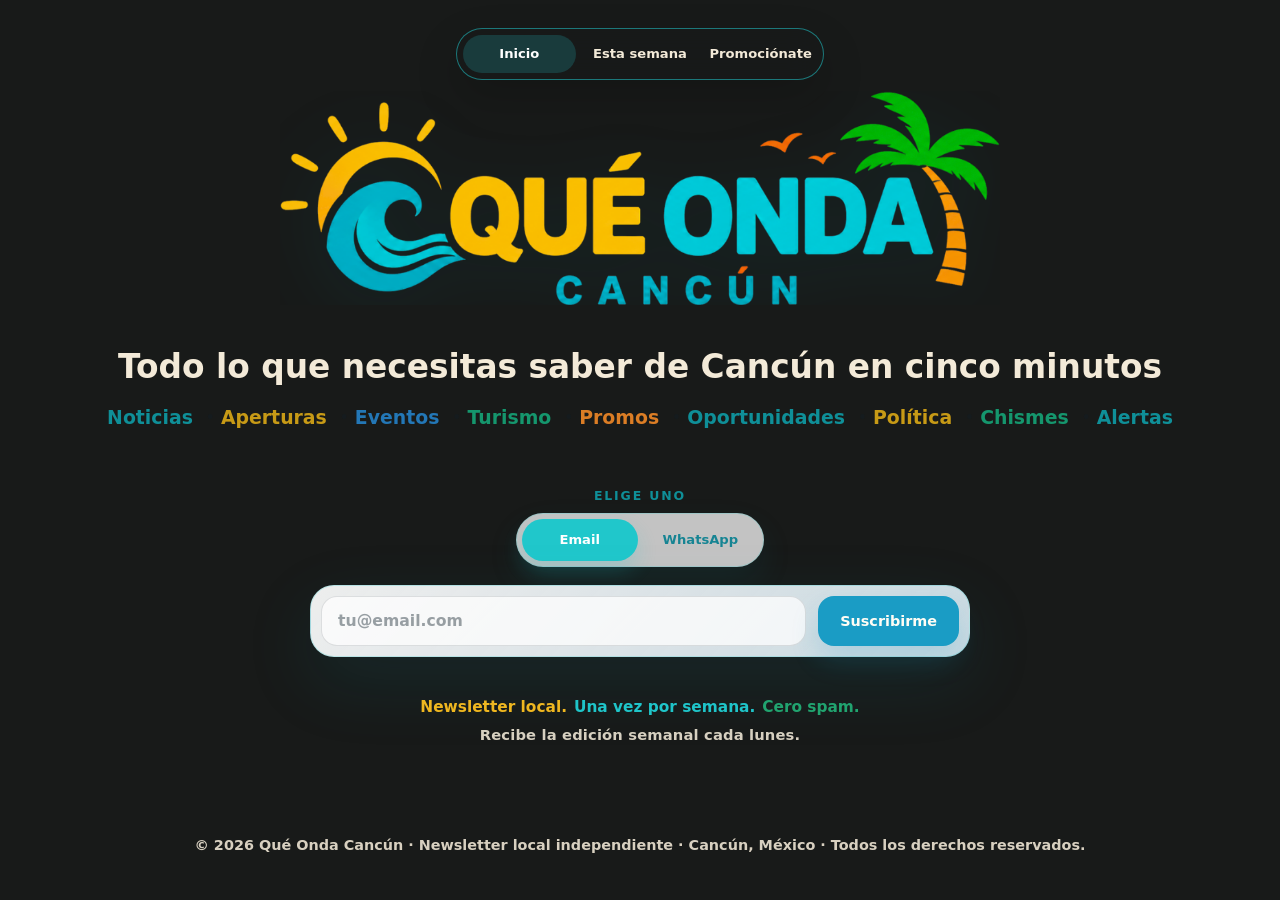
==== index.html @ 91fc9603 "Add homepage weekly promise" ====
<!doctype html>
<html lang="es-MX">
  <head>
    <meta charset="utf-8">
    <meta name="viewport" content="width=device-width, initial-scale=1">
    <title>Qué Onda Cancún</title>
    <meta
      name="description"
      content="Newsletter local. Una vez por semana. Cero spam."
    >
    <meta property="og:type" content="website">
    <meta property="og:site_name" content="Qué Onda Cancún">
    <meta property="og:url" content="https://queondacancun.com/">
    <meta property="og:title" content="Qué Onda Cancún">
    <meta property="og:description" content="Newsletter local. Una vez por semana. Cero spam.">
    <meta property="og:image" content="https://queondacancun.com/assets/que-onda-share-card.png?v=20260617b">
    <meta property="og:image:secure_url" content="https://queondacancun.com/assets/que-onda-share-card.png?v=20260617b">
    <meta property="og:image:type" content="image/png">
    <meta property="og:image:width" content="1200">
    <meta property="og:image:height" content="630">
    <meta property="og:image:alt" content="Qué Onda Cancún - Todo lo que necesitas saber de Cancún en cinco minutos">
    <meta name="twitter:card" content="summary_large_image">
    <meta name="twitter:title" content="Qué Onda Cancún">
    <meta name="twitter:description" content="Newsletter local. Una vez por semana. Cero spam.">
    <meta name="twitter:image" content="https://queondacancun.com/assets/que-onda-share-card.png?v=20260617b">
    <link rel="canonical" href="https://queondacancun.com/">
    <link rel="icon" href="/favicon.ico" sizes="any">
    <link rel="icon" type="image/png" sizes="16x16" href="/assets/favicons/favicon-16.png">
    <link rel="icon" type="image/png" sizes="32x32" href="/assets/favicons/favicon-32.png">
    <link rel="icon" type="image/png" sizes="192x192" href="/assets/favicons/favicon-192.png">
    <link rel="apple-touch-icon" sizes="180x180" href="/assets/favicons/apple-touch-icon.png">
    <link rel="manifest" href="/site.webmanifest">
    <meta name="theme-color" content="#2b2b2b">
    <link rel="stylesheet" href="/styles.css">
  </head>
  <body>
    <nav class="site-nav" aria-label="Navegación principal">
      <a href="/" aria-current="page">Inicio</a>
      <a href="/esta-semana">Esta semana</a>
      <a href="https://wa.me/529981528814?text=Hola%2C%20me%20interesa%20promocionarme%20en%20Qu%C3%A9%20Onda%20Canc%C3%BAn." target="_blank" rel="noopener noreferrer">Promociónate</a>
    </nav>
    <main class="shell" aria-label="Qué Onda Cancún">
      <section class="intro">
        <h1 class="logo-title">
          <img src="/assets/que-onda-cancun-logo.png" alt="Qué Onda Cancún">
        </h1>
        <p class="tagline">Todo lo que necesitas saber de Cancún <span class="mobile-tagline-break">en cinco minutos</span></p>
        <p class="categories" aria-label="Categorías">
          <span>Noticias</span>
          <span>Aperturas</span>
          <span>Eventos</span>
          <span>Turismo</span>
          <span>Promos</span>
          <span>Oportunidades</span>
          <span>Política</span>
          <span class="mobile-only-category">Negocios</span>
          <span>Chismes</span>
          <span>Alertas</span>
        </p>
        <div class="subscribe-choice">
          <span class="choice-label">Elige uno</span>
          <div class="channel-toggle" aria-label="Elige cómo recibirlo">
            <button type="button" class="channel active">Email</button>
            <button type="button" class="channel">WhatsApp</button>
          </div>
        </div>
        <form class="subscribe" aria-label="Suscripción por email o WhatsApp">
          <label class="signup-field">
            <input type="email" name="email" placeholder="tu@email.com" autocomplete="email" required>
          </label>
          <button class="subscribe-button" type="submit">Suscribirme</button>
        </form>
        <p class="subscribe-status" role="status" aria-live="polite"></p>
        <p class="reassurance">
          <span>Newsletter local.</span>
          <span>Una vez por semana.</span>
          <span>Cero spam.</span>
        </p>
        <p class="weekly-promise">Recibe la edición semanal cada lunes.</p>
      </section>
    </main>
    <footer class="site-footer" aria-label="Información legal">
      <p>© 2026 Qué Onda Cancún · Newsletter local independiente · Cancún, México · Todos los derechos reservados.</p>
    </footer>
    <script>
      const channels = document.querySelectorAll(".channel");
      const subscribeForm = document.querySelector(".subscribe");
      const signupInput = document.querySelector(".signup-field input");
      const subscribeButton = document.querySelector(".subscribe-button");
      const subscribeStatus = document.querySelector(".subscribe-status");
      let activeChannel = "email";

      const messages = {
        subscribed: "Listo. Te sumamos a Qué Onda Cancún.",
        already_subscribed: "Ya estabas en la lista. Te mantenemos activo.",
        invalid_email: "Escribe un email válido.",
        invalid_whatsapp: "Escribe un WhatsApp con lada.",
        subscribe_failed: "No entró. Inténtalo otra vez en unos segundos."
      };

      function setStatus(type, text) {
        subscribeStatus.textContent = text || "";
        subscribeStatus.dataset.state = type || "";
      }

      channels.forEach((channel) => {
        channel.addEventListener("click", () => {
          channels.forEach((item) => item.classList.remove("active"));
          channel.classList.add("active");

          const isWhatsApp = channel.textContent.trim() === "WhatsApp";
          activeChannel = isWhatsApp ? "whatsapp" : "email";
          signupInput.type = isWhatsApp ? "tel" : "email";
          signupInput.name = isWhatsApp ? "whatsapp" : "email";
          signupInput.placeholder = isWhatsApp ? "+52 998 000 0000" : "tu@email.com";
          signupInput.autocomplete = isWhatsApp ? "tel" : "email";
          signupInput.value = "";
          setStatus("", "");
        });
      });

      subscribeForm.addEventListener("submit", async (event) => {
        event.preventDefault();
        setStatus("loading", "Guardando...");
        subscribeButton.disabled = true;

        const value = signupInput.value.trim();
        const payload = {
          channel: activeChannel,
          email: activeChannel === "email" ? value : "",
          whatsapp: activeChannel === "whatsapp" ? value : "",
          source: "homepage",
          landingUrl: window.location.href,
          referrer: document.referrer
        };

        try {
          const response = await fetch("/api/subscribe", {
            method: "POST",
            headers: { "Content-Type": "application/json" },
            body: JSON.stringify(payload)
          });
          const data = await response.json().catch(() => ({}));
          const message = messages[data.message] || messages[data.error] || messages.subscribe_failed;

          if (!response.ok || !data.ok) {
            setStatus("error", message);
            return;
          }

          setStatus("success", message);
          subscribeForm.reset();
        } catch {
          setStatus("error", messages.subscribe_failed);
        } finally {
          subscribeButton.disabled = false;
        }
      });
    </script>
  </body>
</html>
---- styles.css ----
:root {
  color-scheme: light;
  --ink: #10212a;
  --muted: #526a73;
  --line: rgba(16, 33, 42, 0.15);
  --aqua: #20c7cb;
  --blue: #d9f2ff;
  --sun: #ffe07b;
  --paper: #fffdf5;
  --white: #ffffff;
  --shadow: 0 24px 70px rgba(14, 83, 103, 0.12);
}

* {
  box-sizing: border-box;
}

html,
body {
  min-height: 100%;
  overflow-x: hidden;
}

body {
  min-height: 100vh;
  margin: 0;
  display: flex;
  flex-direction: column;
  font-family:
    Inter, ui-sans-serif, system-ui, -apple-system, BlinkMacSystemFont, "Segoe UI", sans-serif;
  color: var(--ink);
  background: #181a19;
}

.site-nav {
  position: absolute;
  top: clamp(16px, 3vw, 28px);
  left: 50%;
  z-index: 3;
  width: min(100% - 28px, 368px);
  display: grid;
  grid-template-columns: repeat(3, minmax(0, 1fr));
  gap: 8px;
  align-items: center;
  justify-content: center;
  padding: 6px;
  border: 1px solid rgba(32, 199, 203, 0.55);
  border-radius: 999px;
  background: rgba(24, 26, 25, 0.72);
  box-shadow: 0 18px 44px rgba(0, 0, 0, 0.18);
  transform: translateX(-50%);
  backdrop-filter: blur(18px);
}

.site-nav a {
  min-height: 38px;
  display: inline-flex;
  align-items: center;
  justify-content: center;
  width: 100%;
  border-radius: 999px;
  color: #f3ead8;
  padding: 0 16px;
  font-size: 0.82rem;
  font-weight: 900;
  line-height: 1;
  text-decoration: none;
  white-space: nowrap;
}

.site-nav a:hover,
.site-nav a[aria-current="page"] {
  background: rgba(32, 199, 203, 0.2);
  color: #ffffff;
}

.shell {
  flex: 1;
  display: flex;
  align-items: center;
  justify-content: center;
  padding: clamp(28px, 5.8vw, 76px);
}

.intro {
  width: min(100%, 1120px);
  display: flex;
  flex-direction: column;
  align-items: center;
  text-align: center;
}

h1 {
  margin: 0;
}

.logo-title {
  width: min(86vw, 720px);
  margin: 0 0 clamp(26px, 4vw, 46px);
  aspect-ratio: 1048 / 312;
  line-height: 0;
  overflow: hidden;
}

.logo-title img {
  display: block;
  width: calc(100% * 1080 / 1048);
  max-width: none;
  height: auto;
  filter: drop-shadow(0 18px 34px rgba(14, 139, 152, 0.1));
  transform: translate(-1.944%, -36.667%);
}

.tagline {
  margin: 0;
  max-width: none;
  color: #f3ead8;
  font-size: clamp(1.2rem, 2.8vw, 2.05rem);
  font-weight: 850;
  line-height: 1;
  white-space: nowrap;
}

.mobile-tagline-break {
  display: inline;
}

.categories {
  display: flex;
  flex-wrap: nowrap;
  justify-content: center;
  gap: clamp(14px, 2.2vw, 28px);
  margin: 24px 0 0;
  padding: 0;
  font-size: clamp(0.88rem, 1.65vw, 1.18rem);
  font-weight: 850;
  line-height: 1.05;
  white-space: nowrap;
}

.categories span {
  position: relative;
  color: var(--category-color, var(--ink));
}

.mobile-only-category {
  display: none;
}

.categories span:not(:last-child)::after {
  content: "•";
  position: absolute;
  top: 50%;
  right: calc(clamp(14px, 2.2vw, 28px) * -0.62);
  color: rgba(16, 33, 42, 0.28);
  font-size: 0.7em;
  transform: translate(50%, -50%);
}

.categories span:nth-child(1),
.categories span:nth-child(6),
.categories span:nth-child(10) {
  --category-color: #0f8f98;
}

.categories span:nth-child(2),
.categories span:nth-child(7) {
  --category-color: #c79a16;
}

.categories span:nth-child(3),
.categories span:nth-child(8) {
  --category-color: #2377b6;
}

.categories span:nth-child(4),
.categories span:nth-child(9) {
  --category-color: #15966d;
}

.categories span:nth-child(5) {
  --category-color: #db7d25;
}

.subscribe {
  width: min(100%, 660px);
  display: grid;
  grid-template-columns: minmax(0, 1fr) auto;
  gap: 12px;
  align-items: center;
  margin: 18px 0 0;
  padding: 10px;
  border: 1px solid rgba(32, 199, 203, 0.24);
  border-radius: 24px;
  background:
    linear-gradient(135deg, rgba(255, 255, 255, 0.78), rgba(217, 242, 255, 0.62)),
    rgba(255, 255, 255, 0.66);
  box-shadow: 0 24px 70px rgba(14, 139, 152, 0.13);
  backdrop-filter: blur(22px);
}

.subscribe-choice {
  width: fit-content;
  display: grid;
  gap: 10px;
  justify-items: center;
  margin: clamp(44px, 5vw, 62px) auto 0;
}

.choice-label {
  color: #0f8f98;
  font-size: 0.78rem;
  font-weight: 900;
  letter-spacing: 0.15em;
  line-height: 1;
  text-align: center;
  text-transform: uppercase;
}

.channel-toggle {
  display: inline-grid;
  grid-template-columns: 1fr 1fr;
  gap: 5px;
  padding: 5px;
  border: 1px solid rgba(32, 199, 203, 0.22);
  border-radius: 999px;
  background: rgba(255, 255, 255, 0.74);
  box-shadow: 0 14px 32px rgba(14, 139, 152, 0.1);
}

.channel {
  min-height: 42px;
  border: 0;
  border-radius: 999px;
  background: transparent;
  color: #168493;
  padding: 0 20px;
  font-size: 0.82rem;
  font-weight: 900;
  box-shadow: none;
  cursor: pointer;
}

.channel.active {
  background: #20c7cb;
  color: var(--white);
  box-shadow: 0 10px 20px rgba(32, 199, 203, 0.2);
}

.signup-field {
  display: block;
}

.reassurance {
  display: flex;
  flex-wrap: wrap;
  justify-content: center;
  gap: 0.45em;
  margin: 12px 0 0;
  font-size: 0.96rem;
  font-weight: 850;
  line-height: 1.25;
}

.reassurance span:nth-child(1) {
  color: #f6b91d;
}

.reassurance span:nth-child(2) {
  color: #20c7cb;
}

.reassurance span:nth-child(3) {
  color: #22a56f;
}

.weekly-promise {
  margin: 8px 0 0;
  color: rgba(243, 234, 216, 0.88);
  font-size: 0.92rem;
  font-weight: 850;
  letter-spacing: 0.01em;
  line-height: 1.25;
}

input,
button {
  min-height: 50px;
  border-radius: 16px;
  font: inherit;
}

input {
  width: 100%;
  border: 1px solid rgba(16, 33, 42, 0.13);
  background: rgba(255, 255, 255, 0.74);
  color: var(--ink);
  padding: 0 16px;
  font-size: 0.98rem;
  font-weight: 700;
  outline: none;
}

input::placeholder {
  color: rgba(16, 33, 42, 0.42);
}

input:focus {
  border-color: rgba(32, 199, 203, 0.74);
  box-shadow: 0 0 0 4px rgba(32, 199, 203, 0.13);
}

button {
  border: 0;
  background: #1a9cc5;
  color: #fffdf5;
  padding: 0 22px;
  font-size: 0.9rem;
  font-weight: 900;
  letter-spacing: 0;
  cursor: pointer;
  box-shadow: 0 14px 28px rgba(26, 156, 197, 0.18);
}

button:disabled {
  cursor: wait;
  opacity: 0.72;
}

.subscribe-status {
  min-height: 1.35em;
  margin: 10px 0 0;
  color: #f3ead8;
  font-size: 0.92rem;
  font-weight: 850;
  line-height: 1.35;
}

.subscribe-status[data-state="success"] {
  color: #25d481;
}

.subscribe-status[data-state="error"] {
  color: #ffbd7b;
}

.site-footer {
  width: 100%;
  padding: 0 clamp(24px, 5.8vw, 76px) clamp(24px, 4vw, 44px);
  color: #f3ead8;
  text-align: center;
}

.site-footer p {
  margin: 0;
  font-size: clamp(0.9rem, 1.1vw, 1rem);
  font-weight: 750;
  line-height: 1.45;
  opacity: 0.88;
}

@media (max-width: 560px) {
  .site-nav {
    gap: 4px;
    grid-template-columns: repeat(3, minmax(0, 1fr));
    top: 20px;
    width: min(100% - 28px, 360px);
    max-width: 360px;
  }

  .site-nav a {
    min-height: 34px;
    padding: 0 9px;
    font-size: 0.7rem;
  }

  .shell {
    align-items: center;
    width: 100%;
    max-width: 100vw;
    padding: 74px 18px 24px;
    overflow: hidden;
  }

  .intro {
    width: 100%;
    max-width: 100%;
  }

  .logo-title {
    width: min(86vw, 340px);
    margin-bottom: 22px;
  }

  .tagline {
    max-width: 100%;
    font-size: clamp(0.82rem, 3.35vw, 1.05rem);
    white-space: normal;
  }

  .mobile-tagline-break {
    display: block;
  }

  .categories {
    width: min(100%, 340px);
    display: grid;
    grid-template-columns: repeat(4, minmax(0, 1fr));
    gap: 10px 8px;
    margin-top: 17px;
    font-size: clamp(0.62rem, 2.65vw, 0.76rem);
    line-height: 1.1;
    white-space: nowrap;
  }

  .categories span {
    text-align: center;
  }

  .categories span::after {
    display: none;
  }

  .mobile-only-category {
    display: inline;
  }

  .categories span:nth-child(9),
  .categories span:nth-child(10) {
    display: none;
  }

  .subscribe {
    width: 100%;
    max-width: calc(100vw - 36px);
    grid-template-columns: 1fr;
    margin-top: 18px;
    border-radius: 22px;
  }

  .channel-toggle {
    width: 100%;
  }

  .subscribe-choice {
    width: min(100%, 280px);
    margin-top: 34px;
    text-align: center;
  }

  .choice-label {
    padding: 0;
    text-align: center;
  }

  .signup-field {
    text-align: center;
  }

  input {
    text-align: center;
  }

  button {
    width: 100%;
  }

  .subscribe-status:empty {
    min-height: 0;
    margin-top: 8px;
  }

  .reassurance {
    margin-top: 6px;
  }

  .weekly-promise {
    margin-top: 6px;
    font-size: 0.88rem;
  }

  .site-footer {
    padding: 0 18px 24px;
  }

  .site-footer p {
    max-width: 360px;
    margin: 0 auto;
    font-size: clamp(0.54rem, 2.35vw, 0.68rem);
    line-height: 1.35;
  }
}
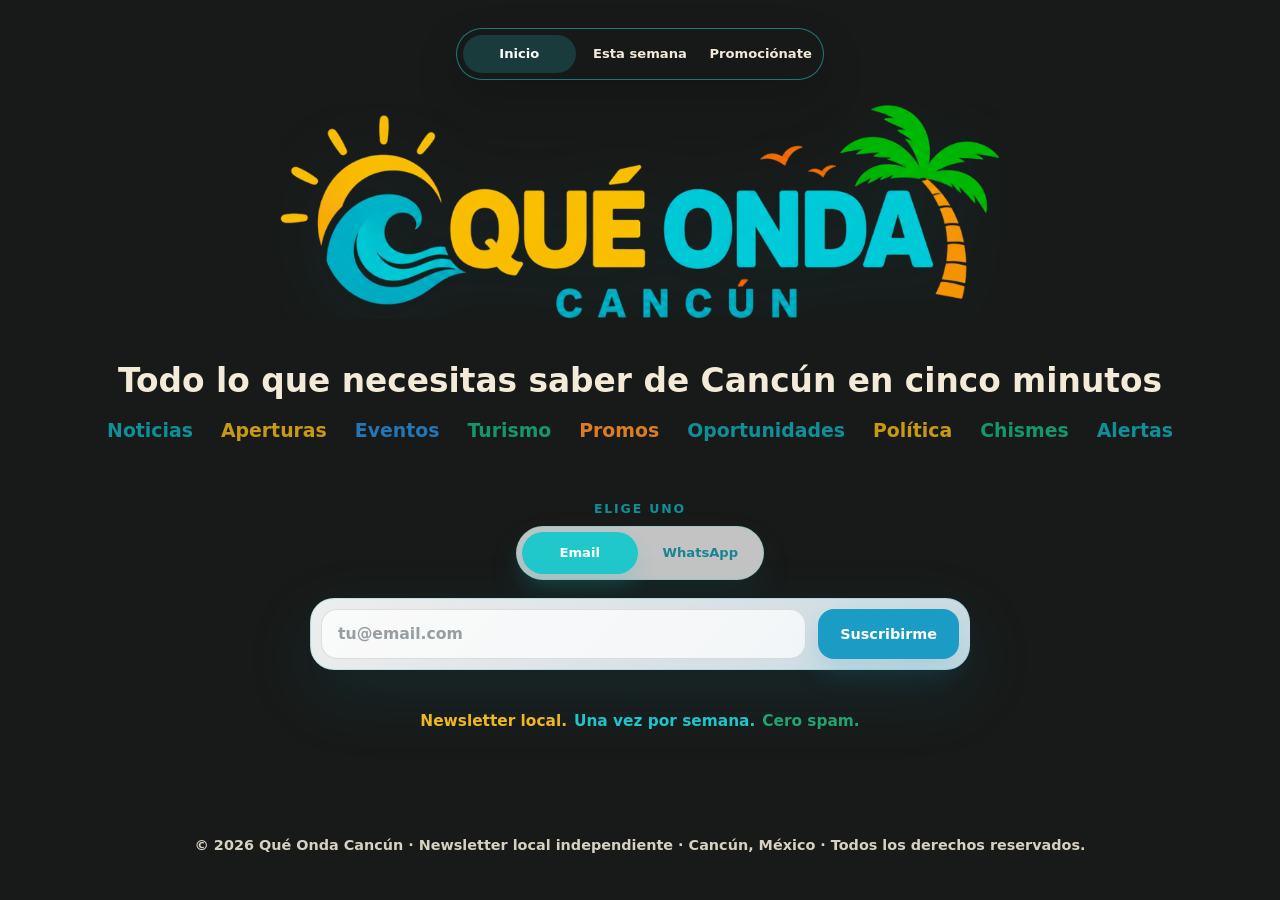
==== commit d397e50a: "Remove homepage weekly promise" ====
--- a/index.html
+++ b/index.html
@@ -76,7 +76,6 @@
           <span>Una vez por semana.</span>
           <span>Cero spam.</span>
         </p>
-        <p class="weekly-promise">Recibe la edición semanal cada lunes.</p>
       </section>
     </main>
     <footer class="site-footer" aria-label="Información legal">
--- a/styles.css
+++ b/styles.css
@@ -274,15 +274,6 @@
   color: #22a56f;
 }
 
-.weekly-promise {
-  margin: 8px 0 0;
-  color: rgba(243, 234, 216, 0.88);
-  font-size: 0.92rem;
-  font-weight: 850;
-  letter-spacing: 0.01em;
-  line-height: 1.25;
-}
-
 input,
 button {
   min-height: 50px;
@@ -474,11 +465,6 @@
     margin-top: 6px;
   }
 
-  .weekly-promise {
-    margin-top: 6px;
-    font-size: 0.88rem;
-  }
-
   .site-footer {
     padding: 0 18px 24px;
   }
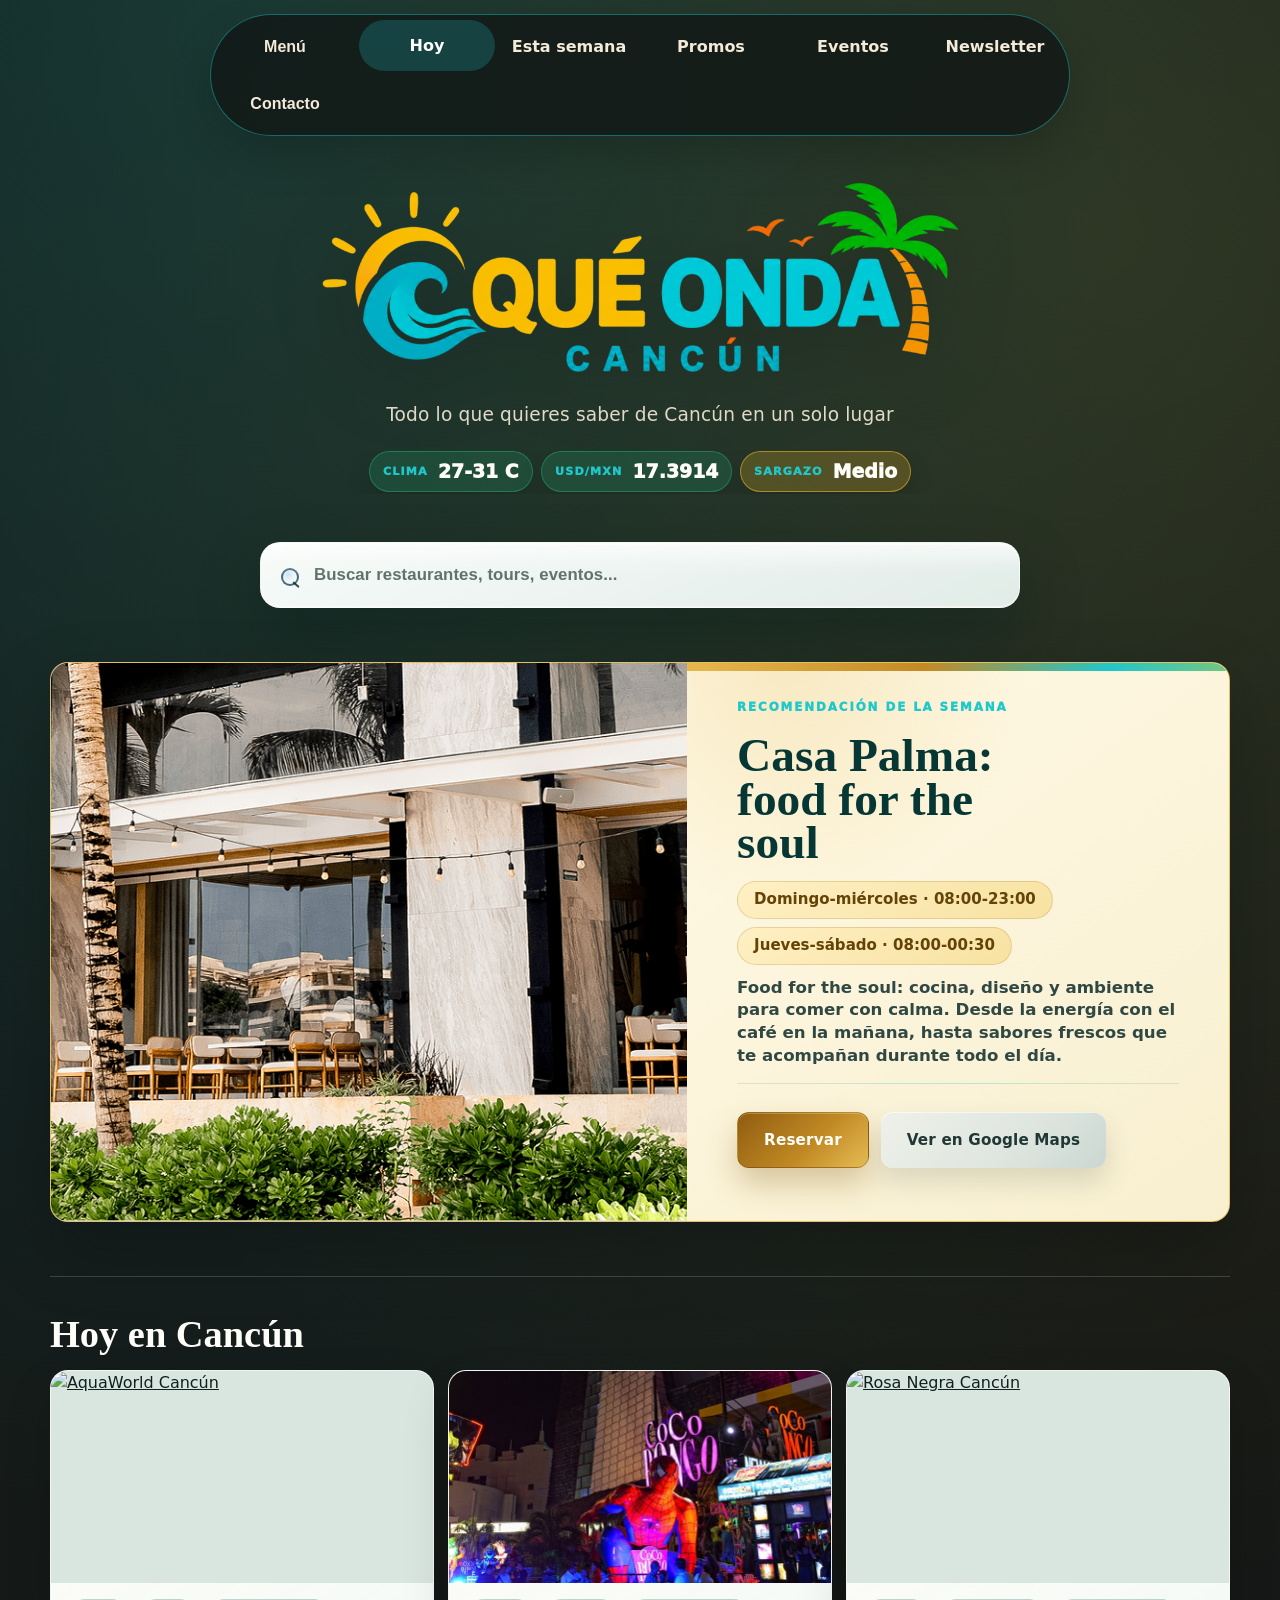
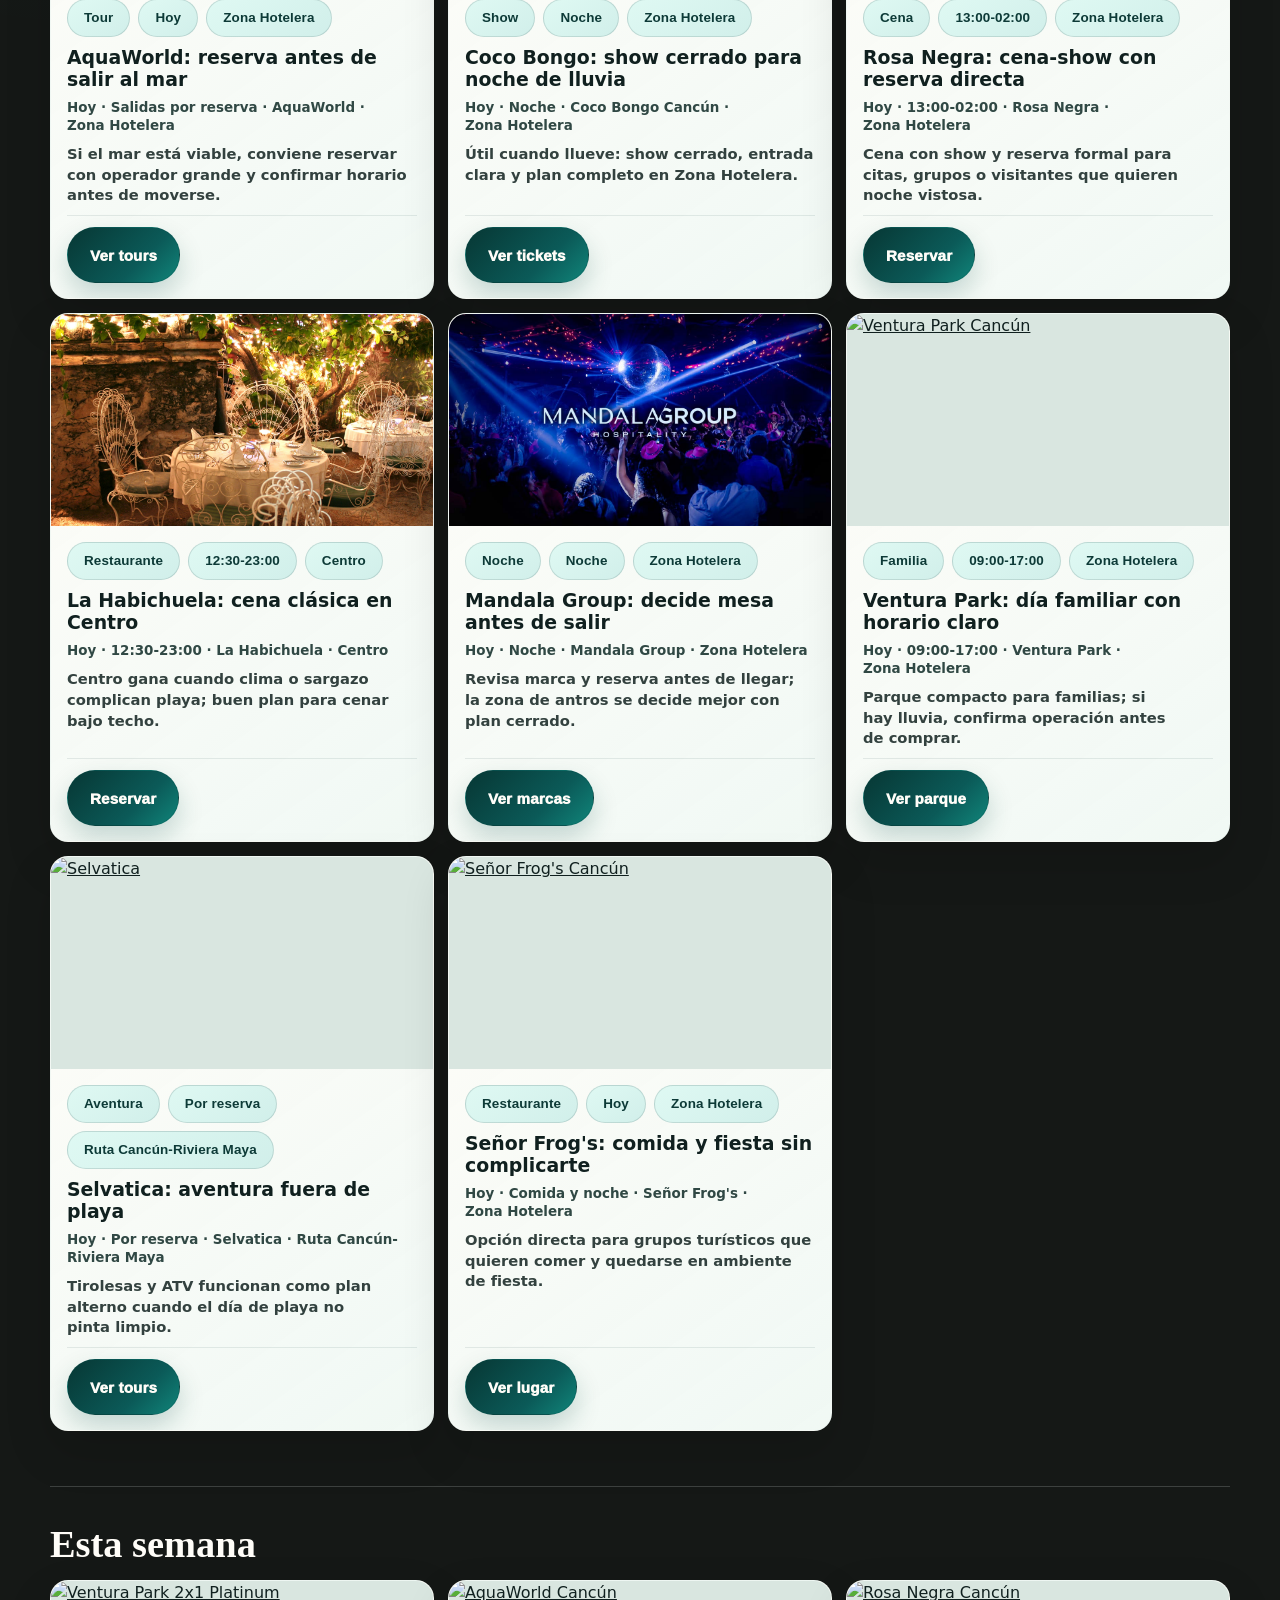
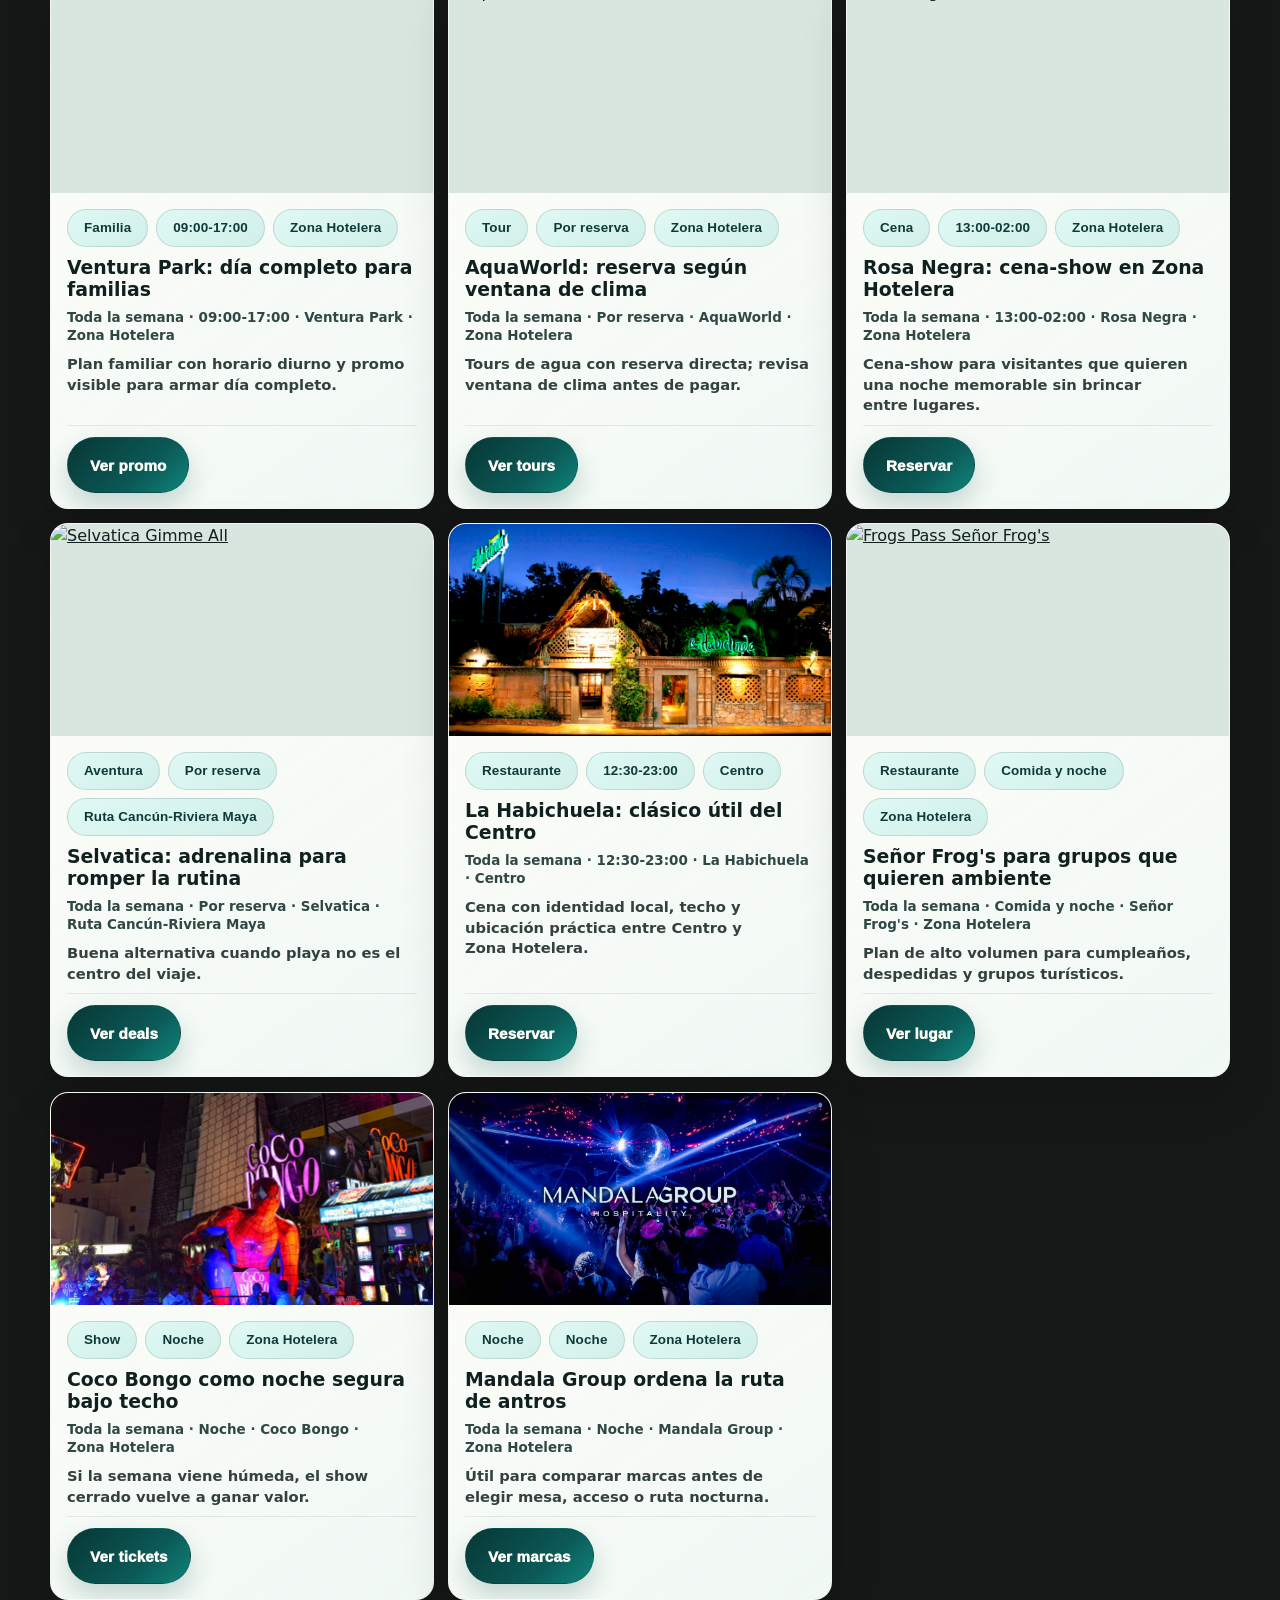
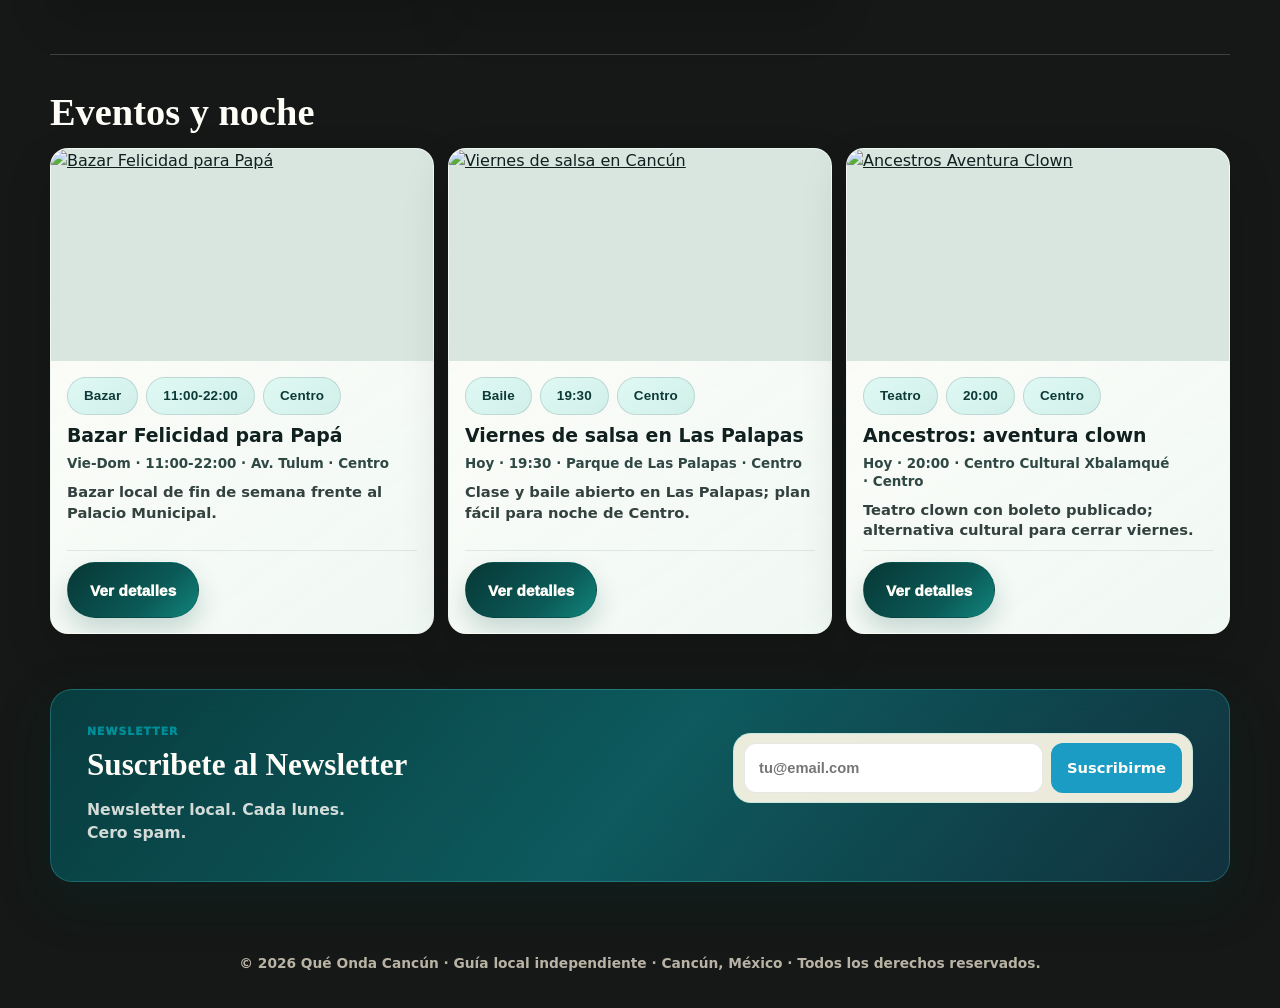
==== commit 0d127b45: "Launch platform MVP" ====
--- a/index.html
+++ b/index.html
@@ -3,16 +3,16 @@
   <head>
     <meta charset="utf-8">
     <meta name="viewport" content="width=device-width, initial-scale=1">
-    <title>Qué Onda Cancún</title>
+    <title>Hoy | Qué Onda Cancún</title>
     <meta
       name="description"
-      content="Newsletter local. Una vez por semana. Cero spam."
+      content="Qué hacer hoy en Cancún: promos, eventos, restaurantes, beach clubs y señales locales útiles."
     >
     <meta property="og:type" content="website">
     <meta property="og:site_name" content="Qué Onda Cancún">
     <meta property="og:url" content="https://queondacancun.com/">
-    <meta property="og:title" content="Qué Onda Cancún">
-    <meta property="og:description" content="Newsletter local. Una vez por semana. Cero spam.">
+    <meta property="og:title" content="Hoy | Qué Onda Cancún">
+    <meta property="og:description" content="Qué hacer hoy en Cancún: promos, eventos, restaurantes, beach clubs y señales locales útiles.">
     <meta property="og:image" content="https://queondacancun.com/assets/que-onda-share-card.png?v=20260617b">
     <meta property="og:image:secure_url" content="https://queondacancun.com/assets/que-onda-share-card.png?v=20260617b">
     <meta property="og:image:type" content="image/png">
@@ -20,141 +20,42 @@
     <meta property="og:image:height" content="630">
     <meta property="og:image:alt" content="Qué Onda Cancún - Todo lo que necesitas saber de Cancún en cinco minutos">
     <meta name="twitter:card" content="summary_large_image">
-    <meta name="twitter:title" content="Qué Onda Cancún">
-    <meta name="twitter:description" content="Newsletter local. Una vez por semana. Cero spam.">
+    <meta name="twitter:title" content="Hoy | Qué Onda Cancún">
+    <meta name="twitter:description" content="Qué hacer hoy en Cancún: promos, eventos, restaurantes, beach clubs y señales locales útiles.">
     <meta name="twitter:image" content="https://queondacancun.com/assets/que-onda-share-card.png?v=20260617b">
     <link rel="canonical" href="https://queondacancun.com/">
+    <script type="application/ld+json">
+      {
+        "@context": "https://schema.org",
+        "@type": "WebSite",
+        "name": "Qué Onda Cancún",
+        "url": "https://queondacancun.com/",
+        "inLanguage": "es-MX",
+        "description": "Guía local de Cancún para encontrar planes, promociones, eventos y señales útiles.",
+        "publisher": {
+          "@type": "Organization",
+          "name": "Qué Onda Cancún",
+          "url": "https://queondacancun.com/",
+          "logo": "https://queondacancun.com/assets/social/que-onda-logo-trimmed.png"
+        }
+      }
+    </script>
     <link rel="icon" href="/favicon.ico" sizes="any">
     <link rel="icon" type="image/png" sizes="16x16" href="/assets/favicons/favicon-16.png">
     <link rel="icon" type="image/png" sizes="32x32" href="/assets/favicons/favicon-32.png">
     <link rel="icon" type="image/png" sizes="192x192" href="/assets/favicons/favicon-192.png">
     <link rel="apple-touch-icon" sizes="180x180" href="/assets/favicons/apple-touch-icon.png">
     <link rel="manifest" href="/site.webmanifest">
-    <meta name="theme-color" content="#2b2b2b">
-    <link rel="stylesheet" href="/styles.css">
+    <meta name="theme-color" content="#151816">
+    <link rel="stylesheet" href="/platform.css?v=20260620a">
   </head>
-  <body>
-    <nav class="site-nav" aria-label="Navegación principal">
-      <a href="/" aria-current="page">Inicio</a>
-      <a href="/esta-semana">Esta semana</a>
-      <a href="https://wa.me/529981528814?text=Hola%2C%20me%20interesa%20promocionarme%20en%20Qu%C3%A9%20Onda%20Canc%C3%BAn." target="_blank" rel="noopener noreferrer">Promociónate</a>
-    </nav>
-    <main class="shell" aria-label="Qué Onda Cancún">
-      <section class="intro">
-        <h1 class="logo-title">
-          <img src="/assets/que-onda-cancun-logo.png" alt="Qué Onda Cancún">
-        </h1>
-        <p class="tagline">Todo lo que necesitas saber de Cancún <span class="mobile-tagline-break">en cinco minutos</span></p>
-        <p class="categories" aria-label="Categorías">
-          <span>Noticias</span>
-          <span>Aperturas</span>
-          <span>Eventos</span>
-          <span>Turismo</span>
-          <span>Promos</span>
-          <span>Oportunidades</span>
-          <span>Política</span>
-          <span class="mobile-only-category">Negocios</span>
-          <span>Chismes</span>
-          <span>Alertas</span>
-        </p>
-        <div class="subscribe-choice">
-          <span class="choice-label">Elige uno</span>
-          <div class="channel-toggle" aria-label="Elige cómo recibirlo">
-            <button type="button" class="channel active">Email</button>
-            <button type="button" class="channel">WhatsApp</button>
-          </div>
-        </div>
-        <form class="subscribe" aria-label="Suscripción por email o WhatsApp">
-          <label class="signup-field">
-            <input type="email" name="email" placeholder="tu@email.com" autocomplete="email" required>
-          </label>
-          <button class="subscribe-button" type="submit">Suscribirme</button>
-        </form>
-        <p class="subscribe-status" role="status" aria-live="polite"></p>
-        <p class="reassurance">
-          <span>Newsletter local.</span>
-          <span>Una vez por semana.</span>
-          <span>Cero spam.</span>
-        </p>
-      </section>
-    </main>
+  <body data-page="hoy">
+    <nav class="site-nav" aria-label="Navegación principal"></nav>
+    <main class="platform-shell" id="app" aria-label="Qué Onda Cancún"></main>
+    <div id="modal-root"></div>
     <footer class="site-footer" aria-label="Información legal">
-      <p>© 2026 Qué Onda Cancún · Newsletter local independiente · Cancún, México · Todos los derechos reservados.</p>
+      <p>© 2026 Qué Onda Cancún · Guía local independiente · Cancún, México · Todos los derechos reservados.</p>
     </footer>
-    <script>
-      const channels = document.querySelectorAll(".channel");
-      const subscribeForm = document.querySelector(".subscribe");
-      const signupInput = document.querySelector(".signup-field input");
-      const subscribeButton = document.querySelector(".subscribe-button");
-      const subscribeStatus = document.querySelector(".subscribe-status");
-      let activeChannel = "email";
-
-      const messages = {
-        subscribed: "Listo. Te sumamos a Qué Onda Cancún.",
-        already_subscribed: "Ya estabas en la lista. Te mantenemos activo.",
-        invalid_email: "Escribe un email válido.",
-        invalid_whatsapp: "Escribe un WhatsApp con lada.",
-        subscribe_failed: "No entró. Inténtalo otra vez en unos segundos."
-      };
-
-      function setStatus(type, text) {
-        subscribeStatus.textContent = text || "";
-        subscribeStatus.dataset.state = type || "";
-      }
-
-      channels.forEach((channel) => {
-        channel.addEventListener("click", () => {
-          channels.forEach((item) => item.classList.remove("active"));
-          channel.classList.add("active");
-
-          const isWhatsApp = channel.textContent.trim() === "WhatsApp";
-          activeChannel = isWhatsApp ? "whatsapp" : "email";
-          signupInput.type = isWhatsApp ? "tel" : "email";
-          signupInput.name = isWhatsApp ? "whatsapp" : "email";
-          signupInput.placeholder = isWhatsApp ? "+52 998 000 0000" : "tu@email.com";
-          signupInput.autocomplete = isWhatsApp ? "tel" : "email";
-          signupInput.value = "";
-          setStatus("", "");
-        });
-      });
-
-      subscribeForm.addEventListener("submit", async (event) => {
-        event.preventDefault();
-        setStatus("loading", "Guardando...");
-        subscribeButton.disabled = true;
-
-        const value = signupInput.value.trim();
-        const payload = {
-          channel: activeChannel,
-          email: activeChannel === "email" ? value : "",
-          whatsapp: activeChannel === "whatsapp" ? value : "",
-          source: "homepage",
-          landingUrl: window.location.href,
-          referrer: document.referrer
-        };
-
-        try {
-          const response = await fetch("/api/subscribe", {
-            method: "POST",
-            headers: { "Content-Type": "application/json" },
-            body: JSON.stringify(payload)
-          });
-          const data = await response.json().catch(() => ({}));
-          const message = messages[data.message] || messages[data.error] || messages.subscribe_failed;
-
-          if (!response.ok || !data.ok) {
-            setStatus("error", message);
-            return;
-          }
-
-          setStatus("success", message);
-          subscribeForm.reset();
-        } catch {
-          setStatus("error", messages.subscribe_failed);
-        } finally {
-          subscribeButton.disabled = false;
-        }
-      });
-    </script>
+    <script src="/app.js?v=20260620a" defer></script>
   </body>
 </html>
--- a/platform.css
+++ b/platform.css
@@ -0,0 +1,2042 @@
+:root {
+  color-scheme: dark;
+  --ink: #10201f;
+  --muted: #64746f;
+  --deep: #063735;
+  --night: #111615;
+  --paper: #fffdf8;
+  --soft: #f4efe4;
+  --line: rgba(214, 231, 225, 0.84);
+  --teal: #008e98;
+  --aqua: #20c7cb;
+  --sun: #ffc425;
+  --coral: #f47c35;
+  --green: #22a56f;
+  --purple: #563a78;
+  --shadow: 0 24px 70px rgba(0, 0, 0, 0.18);
+}
+
+* { box-sizing: border-box; }
+
+html {
+  min-height: 100%;
+  overflow-x: hidden;
+  scroll-behavior: smooth;
+}
+
+body {
+  min-height: 100vh;
+  margin: 0;
+  overflow-x: hidden;
+  background:
+    radial-gradient(circle at 18% 0%, rgba(0, 189, 200, 0.16), transparent 28%),
+    radial-gradient(circle at 86% 4%, rgba(255, 196, 37, 0.12), transparent 24%),
+    #151816;
+  color: #f3ead8;
+  font-family: Inter, ui-sans-serif, system-ui, -apple-system, BlinkMacSystemFont, "Segoe UI", sans-serif;
+  line-height: 1.5;
+}
+
+a { color: inherit; }
+
+img {
+  display: block;
+  max-width: 100%;
+  height: auto;
+}
+
+.site-nav {
+  position: sticky;
+  top: 14px;
+  z-index: 90;
+  width: min(100% - 28px, 860px);
+  margin: 14px auto 0;
+  display: grid;
+  grid-template-columns: repeat(6, minmax(0, 1fr));
+  gap: 6px;
+  padding: 6px;
+  border: 1px solid rgba(32, 199, 203, 0.46);
+  border-radius: 999px;
+  background: rgba(17, 22, 21, 0.78);
+  box-shadow: 0 18px 44px rgba(0, 0, 0, 0.18);
+  backdrop-filter: blur(18px);
+}
+
+.nav-links {
+  display: contents;
+}
+
+.mobile-nav-toggle {
+  display: none;
+}
+
+.site-nav a,
+.site-nav button {
+  min-height: 51px;
+  display: inline-flex;
+  align-items: center;
+  justify-content: center;
+  border-radius: 999px;
+  color: #f3ead8;
+  padding: 0 10px;
+  font-size: 1rem;
+  font-weight: 900;
+  line-height: 1;
+  text-align: center;
+  text-decoration: none;
+  white-space: nowrap;
+  transition: background 0.18s ease, transform 0.18s ease, box-shadow 0.18s ease;
+}
+
+.site-nav button {
+  appearance: none;
+  border: 0;
+  background: transparent;
+  cursor: pointer;
+  width: 100%;
+}
+
+.site-nav a:hover,
+.site-nav a[aria-current="page"],
+.site-nav button:hover {
+  background: rgba(32, 199, 203, 0.22);
+  color: #ffffff;
+  transform: translateY(-1px);
+}
+
+.site-nav button:focus-visible,
+.site-nav a:focus-visible {
+  outline: 2px solid rgba(32, 199, 203, 0.55);
+  outline-offset: 2px;
+}
+
+.modal-backdrop {
+  position: fixed;
+  inset: 0;
+  z-index: 120;
+  display: grid;
+  place-items: center;
+  background: rgba(6, 32, 31, 0.74);
+  padding: 20px;
+}
+
+.contact-modal {
+  position: relative;
+  width: min(100%, 600px);
+  border-radius: 24px;
+  border: 1px solid rgba(32, 199, 203, 0.28);
+  background:
+    radial-gradient(circle at 18% 0%, rgba(32, 199, 203, 0.16), transparent 34%),
+    radial-gradient(circle at 92% 0%, rgba(255, 196, 37, 0.1), transparent 30%),
+    rgba(17, 22, 21, 0.98);
+  color: #f3ead8;
+  box-shadow: 0 26px 90px rgba(0, 0, 0, 0.58);
+  padding: 34px 32px 30px;
+  backdrop-filter: blur(18px);
+}
+
+.modal-close {
+  position: absolute;
+  top: 14px;
+  right: 14px;
+  width: 38px;
+  height: 38px;
+  border-radius: 999px;
+  border: 1px solid rgba(255, 253, 248, 0.14);
+  background: rgba(255, 253, 248, 0.1);
+  color: #fffdf8;
+  cursor: pointer;
+  font-size: 1.1rem;
+  line-height: 1;
+}
+
+.contact-title {
+  max-width: 520px;
+  margin: 0 auto 24px;
+  color: #fffdf8;
+  font-size: clamp(1.18rem, 2vw, 1.42rem);
+  font-weight: 950;
+  line-height: 1.18;
+  text-align: center;
+  text-wrap: balance;
+}
+
+.contact-actions {
+  display: grid;
+  gap: 14px;
+}
+
+.contact-action {
+  display: inline-flex;
+  align-items: center;
+  justify-content: center;
+  min-height: 60px;
+  border: 1px solid rgba(255, 253, 248, 0.2);
+  border-radius: 18px;
+  color: #fffdf8;
+  box-shadow: inset 0 1px 0 rgba(255, 255, 255, 0.2), 0 16px 34px rgba(0, 0, 0, 0.24);
+  text-decoration: none;
+  font-weight: 950;
+  padding: 0 22px;
+  font-size: 1.02rem;
+  letter-spacing: 0;
+  line-height: 1.1;
+  text-align: center;
+  white-space: nowrap;
+  transition: transform 0.18s ease, box-shadow 0.18s ease, filter 0.18s ease;
+}
+
+.contact-action:hover {
+  filter: saturate(1.06) brightness(1.04);
+  transform: translateY(-1px);
+  text-decoration: none;
+}
+
+.contact-action:focus-visible {
+  outline: 2px solid rgba(255, 253, 248, 0.72);
+  outline-offset: 3px;
+}
+
+.contact-action--primary {
+  background: linear-gradient(135deg, #0b4fa7, #1787d2 62%, #42b8f2);
+}
+
+.contact-action--secondary {
+  background: linear-gradient(135deg, #087b4f, #18a66f 58%, #52d18d);
+}
+
+.coupon-modal {
+  position: relative;
+  width: min(100%, 610px);
+  border-radius: 26px;
+  border: 1px solid rgba(224, 179, 74, 0.38);
+  background:
+    radial-gradient(circle at 18% 0%, rgba(224, 179, 74, 0.2), transparent 34%),
+    radial-gradient(circle at 88% 0%, rgba(32, 199, 203, 0.14), transparent 32%),
+    rgba(17, 22, 21, 0.98);
+  color: #f3ead8;
+  box-shadow: 0 28px 94px rgba(0, 0, 0, 0.62);
+  padding: 36px 34px 32px;
+  backdrop-filter: blur(18px);
+}
+
+.coupon-modal-kicker {
+  display: block;
+  margin: 0 0 10px;
+  color: #e7bd55;
+  font-size: 0.72rem;
+  font-weight: 950;
+  letter-spacing: 0.14em;
+  line-height: 1;
+  text-align: center;
+  text-transform: uppercase;
+}
+
+.coupon-modal h2 {
+  max-width: 520px;
+  margin: 0 auto 12px;
+  color: #fffdf8;
+  font-family: Georgia, "Times New Roman", serif;
+  font-size: clamp(2rem, 4vw, 3rem);
+  line-height: 0.96;
+  text-align: center;
+}
+
+.coupon-modal p {
+  max-width: 500px;
+  margin: 0 auto;
+  color: rgba(243, 234, 216, 0.84);
+  font-size: 1.02rem;
+  font-weight: 720;
+  line-height: 1.45;
+  text-align: center;
+}
+
+.coupon-form {
+  display: grid;
+  gap: 12px;
+  margin-top: 24px;
+}
+
+.coupon-form-row {
+  display: grid;
+  grid-template-columns: minmax(0, 1fr) auto;
+  gap: 10px;
+  align-items: center;
+}
+
+.coupon-field {
+  display: block;
+}
+
+.coupon-field input {
+  width: 100%;
+  height: 58px;
+  border: 1px solid rgba(255, 253, 248, 0.2);
+  border-radius: 999px;
+  background: rgba(255, 253, 248, 0.96);
+  color: var(--ink);
+  box-shadow: inset 0 1px 0 rgba(255, 255, 255, 0.5), 0 14px 30px rgba(0, 0, 0, 0.18);
+  font: inherit;
+  font-size: 1rem;
+  font-weight: 800;
+  outline: 0;
+  padding: 0 20px;
+}
+
+.coupon-submit {
+  height: 58px;
+  border: 1px solid rgba(124, 81, 7, 0.3);
+  border-radius: 999px;
+  background: linear-gradient(135deg, #8f5d10, #c28a25 58%, #e7bd55);
+  color: #fffdf8;
+  box-shadow: 0 16px 30px rgba(134, 93, 20, 0.3), inset 0 1px 0 rgba(255, 255, 255, 0.24);
+  cursor: pointer;
+  font: inherit;
+  font-size: 0.94rem;
+  font-weight: 950;
+  line-height: 1;
+  padding: 0 22px;
+  white-space: nowrap;
+}
+
+.coupon-submit:disabled {
+  cursor: wait;
+  opacity: 0.64;
+}
+
+.coupon-status {
+  min-height: 1.3rem;
+  color: rgba(243, 234, 216, 0.72);
+  font-size: 0.86rem;
+  font-weight: 800;
+}
+
+.coupon-status[data-state="error"] {
+  color: #ffb188;
+}
+
+.coupon-code-box {
+  width: min(100%, 360px);
+  margin: 24px auto 14px;
+  display: grid;
+  gap: 6px;
+  padding: 18px 20px;
+  border: 1px dashed rgba(255, 253, 248, 0.46);
+  border-radius: 18px;
+  background: linear-gradient(145deg, rgba(255, 247, 210, 0.98), rgba(232, 180, 65, 0.96));
+  color: #3f2904;
+  text-align: center;
+  box-shadow: 0 18px 42px rgba(102, 64, 8, 0.28);
+}
+
+.coupon-code-box span {
+  font-size: 0.72rem;
+  font-weight: 950;
+  letter-spacing: 0.14em;
+  line-height: 1;
+  text-transform: uppercase;
+}
+
+.coupon-code-box strong {
+  font-size: clamp(2rem, 5vw, 3rem);
+  font-weight: 950;
+  letter-spacing: 0.08em;
+  line-height: 0.95;
+}
+
+.coupon-modal .coupon-terms {
+  color: rgba(243, 234, 216, 0.7);
+  font-size: 0.82rem;
+  line-height: 1.35;
+}
+
+.platform-shell {
+  width: min(100% - 28px, 1180px);
+  margin: 0 auto;
+  padding: clamp(22px, 4vw, 46px) 0 72px;
+}
+
+.brand-mark {
+  width: min(637px, 90vw);
+  display: block;
+  margin: 0 auto clamp(18px, 3vw, 30px);
+  text-decoration: none;
+}
+
+.brand-mark img {
+  width: 100%;
+  user-select: none;
+  -webkit-user-drag: none;
+  filter: drop-shadow(0 18px 38px rgba(0, 0, 0, 0.18));
+}
+
+.brand-subcopy {
+  margin: 0 auto clamp(20px, 2.8vw, 24px);
+  max-width: min(740px, 90vw);
+  color: rgba(243, 234, 216, 0.92);
+  text-align: center;
+  font-size: clamp(1.16rem, 1.35vw, 1.25rem);
+  font-weight: 500;
+  letter-spacing: 0.01em;
+  line-height: 1.35;
+  white-space: nowrap;
+  overflow: hidden;
+  text-overflow: ellipsis;
+}
+
+.eyebrow,
+.hero-detail-row,
+.utility-card span,
+.source-link {
+  color: var(--teal);
+  font-size: 0.68rem;
+  font-weight: 950;
+  letter-spacing: 0.09em;
+  line-height: 1.1;
+  text-transform: uppercase;
+}
+
+h1,
+h2 {
+  margin: 0;
+  color: var(--deep);
+  font-family: Georgia, "Times New Roman", serif;
+  letter-spacing: 0;
+}
+
+h1 {
+  max-width: 760px;
+  font-size: clamp(2.45rem, 4.6vw, 4.4rem);
+  line-height: 0.96;
+  text-wrap: balance;
+}
+
+.hero-title {
+  font-size: clamp(2.15rem, 3.55vw, 3.45rem);
+  line-height: 0.96;
+  max-width: 540px;
+  display: block;
+  overflow: visible;
+}
+
+.hero-title-line {
+  display: block;
+  white-space: nowrap;
+}
+
+h2 {
+  font-size: clamp(1.85rem, 3vw, 3.15rem);
+  line-height: 1.02;
+  text-wrap: balance;
+}
+
+h3 {
+  margin: 0;
+  color: var(--ink);
+  font-size: 1.12rem;
+  line-height: 1.18;
+}
+
+p { margin: 0; }
+
+.live-hero,
+.listing-head,
+.newsletter-panel,
+.loading-card {
+  border: 1px solid rgba(217, 230, 224, 0.16);
+  border-radius: 18px;
+  background:
+    linear-gradient(145deg, rgba(255, 253, 248, 0.98), rgba(239, 251, 247, 0.92)),
+    var(--paper);
+  color: var(--ink);
+  box-shadow: var(--shadow);
+}
+
+.live-hero {
+  position: relative;
+  overflow: hidden;
+  display: grid;
+  grid-template-columns: minmax(0, 1.08fr) minmax(360px, 0.92fr);
+  min-height: 430px;
+  height: clamp(430px, 47vw, 560px);
+  max-height: 560px;
+}
+
+.live-hero-media {
+  position: relative;
+  display: block;
+  height: 100%;
+  min-height: 0;
+  background: #d9e6e0;
+  overflow: hidden;
+}
+
+.live-hero-media img,
+.hero-gallery,
+.hero-gallery-image {
+  width: 100%;
+  height: 100%;
+}
+
+.live-hero-media img,
+.hero-gallery-image {
+  object-fit: cover;
+  transition: transform 0.8s ease;
+}
+
+.hero-gallery {
+  position: relative;
+  display: block;
+}
+
+.hero-gallery-image {
+  position: absolute;
+  inset: 0;
+  opacity: 0;
+  animation: heroDissolve var(--hero-slide-duration, 12s) ease-in-out infinite;
+  animation-delay: var(--slide-delay, 0s);
+}
+
+.hero-gallery-image:first-child {
+  opacity: 1;
+}
+
+.live-hero:hover .live-hero-media img {
+  transform: scale(1.035);
+}
+
+.live-hero-copy {
+  position: relative;
+  display: grid;
+  align-content: start;
+  gap: 18px;
+  padding: clamp(28px, 5vw, 54px);
+}
+
+.live-hero-copy::before,
+.listing-head::before,
+.loading-card::before {
+  content: "";
+  position: absolute;
+  inset: 0 0 auto;
+  height: 8px;
+  background: linear-gradient(90deg, var(--sun), var(--aqua), var(--green), var(--coral));
+}
+
+.live-hero--gold {
+  border-color: rgba(224, 179, 74, 0.82);
+  box-shadow:
+    0 28px 70px rgba(0, 0, 0, 0.22),
+    0 0 0 1px rgba(224, 179, 74, 0.32) inset;
+}
+
+.live-hero--gold .live-hero-copy {
+  background:
+    radial-gradient(circle at 18% 0%, rgba(224, 179, 74, 0.22), transparent 34%),
+    linear-gradient(145deg, rgba(255, 249, 229, 0.98), rgba(249, 238, 203, 0.9));
+}
+
+.live-hero--gold .live-hero-copy::before {
+  background: linear-gradient(90deg, #e6b84c, #c28a25 44%, #20c7cb 78%, #74c77e);
+}
+
+.live-hero--gold .live-hero-copy {
+  gap: 10px;
+  padding: clamp(26px, 3.4vw, 38px) clamp(32px, 4.4vw, 50px) clamp(24px, 3.3vw, 32px);
+}
+
+.live-hero--gold .hero-title {
+  max-width: 600px;
+  font-size: clamp(2.5rem, 3.7vw, 3.55rem);
+  line-height: 0.92;
+}
+
+.hero-coupon {
+  position: absolute;
+  top: 18px;
+  right: 18px;
+  z-index: 4;
+  display: grid;
+  gap: 2px;
+  min-width: 168px;
+  padding: 12px 16px 13px;
+  border: 1px solid rgba(124, 81, 7, 0.32);
+  border-radius: 16px;
+  background:
+    linear-gradient(135deg, rgba(255, 247, 210, 0.98), rgba(232, 180, 65, 0.98)),
+    #efc25d;
+  color: #4f3306;
+  box-shadow:
+    0 20px 38px rgba(102, 64, 8, 0.24),
+    0 0 0 1px rgba(255, 253, 248, 0.5) inset;
+  cursor: pointer;
+  overflow: hidden;
+  text-align: left;
+  transform-origin: center;
+  animation: couponFloat 2.8s ease-in-out infinite;
+}
+
+.hero-coupon::after {
+  content: "";
+  position: absolute;
+  inset: -60% auto -60% -42%;
+  width: 42%;
+  background: linear-gradient(90deg, transparent, rgba(255, 255, 255, 0.58), transparent);
+  transform: rotate(18deg);
+  animation: couponShine 3.2s ease-in-out infinite;
+}
+
+.hero-coupon span {
+  position: relative;
+  z-index: 1;
+  font-size: 0.62rem;
+  font-weight: 950;
+  letter-spacing: 0.11em;
+  line-height: 1;
+  text-transform: uppercase;
+}
+
+.hero-coupon strong {
+  position: relative;
+  z-index: 1;
+  color: #3f2904;
+  font-size: 1.02rem;
+  font-weight: 950;
+  letter-spacing: 0;
+  line-height: 1.08;
+}
+
+.hero-coupon:hover {
+  animation-play-state: paused;
+  transform: translateY(-2px);
+}
+
+.live-hero,
+.feature-card,
+.utility-card,
+.newsletter-panel,
+.worldcup-shell,
+.search-shell {
+  transition: transform 0.22s ease, box-shadow 0.22s ease, border-color 0.22s ease, filter 0.22s ease;
+  will-change: transform;
+}
+
+.action,
+.card-link,
+.subscribe-button,
+.coupon-submit,
+.pdf-download {
+  transition: transform 0.18s ease, box-shadow 0.18s ease, filter 0.18s ease, background 0.18s ease;
+}
+
+@media (hover: hover) {
+  .live-hero:hover {
+    transform: translateY(-2px) scale(1.003);
+    box-shadow:
+      0 30px 78px rgba(0, 0, 0, 0.24),
+      0 0 0 1px rgba(224, 179, 74, 0.18) inset;
+  }
+
+  .feature-card:hover,
+  .utility-card:hover,
+  .newsletter-panel:hover,
+  .worldcup-shell:hover,
+  .search-shell:hover {
+    transform: translateY(-3px) scale(1.012);
+    box-shadow: 0 24px 58px rgba(0, 0, 0, 0.2);
+  }
+
+  .action:hover,
+  .card-link:hover,
+  .subscribe-button:hover,
+  .coupon-submit:hover,
+  .pdf-download:hover {
+    transform: translateY(-2px) scale(1.018);
+    filter: saturate(1.05) brightness(1.03);
+  }
+}
+
+.live-hero--gold .action-row {
+  margin-top: 8px;
+  padding-bottom: 0;
+}
+
+.live-hero--gold .hero-summary {
+  max-width: 520px;
+  font-size: 1rem;
+  line-height: 1.36;
+}
+
+.live-hero-copy p,
+.listing-head p,
+.newsletter-panel p,
+.section-title p,
+.feature-body p,
+.meta-line {
+  color: #304844;
+  font-weight: 690;
+  text-wrap: pretty;
+}
+
+.hero-eyebrow {
+  color: var(--aqua);
+  font-size: 0.74rem;
+  letter-spacing: 0.16em;
+  margin-bottom: 10px;
+}
+
+.hero-description {
+  max-width: 580px;
+  font-size: 1.04rem;
+  line-height: 1.48;
+}
+
+.hero-leadline {
+  max-width: 580px;
+  color: rgba(8, 45, 43, 0.96);
+  font-size: 1.05rem;
+  font-weight: 830;
+  line-height: 1.42;
+}
+
+.hero-summary {
+  max-width: 560px;
+  color: rgba(27, 57, 55, 0.92);
+  font-size: 1.08rem;
+  line-height: 1.55;
+}
+
+.hero-hours-note {
+  max-width: 560px;
+  color: rgba(8, 45, 43, 0.72);
+  font-size: 0.88rem;
+  font-weight: 800;
+  line-height: 1.35;
+}
+
+.hero-meta-pills {
+  display: inline-flex;
+  flex-wrap: wrap;
+  align-items: center;
+  gap: 8px;
+  margin-top: 6px;
+  margin-bottom: 2px;
+}
+
+.hero-meta-pills span {
+  display: inline-flex;
+  align-items: center;
+  min-height: 38px;
+  padding: 0 16px;
+  border-radius: 999px;
+  border: 1px solid rgba(8, 45, 43, 0.14);
+  background: linear-gradient(145deg, #dff9f3, #d1efea);
+  color: #0d3a37;
+  font-size: 0.94rem;
+  font-weight: 800;
+}
+
+.live-hero--gold .hero-meta-pills span {
+  border-color: rgba(153, 108, 23, 0.22);
+  background: linear-gradient(145deg, #fff0c4, #f7e2a1);
+  color: #654307;
+}
+
+.live-hero-copy > p:not(.hero-description):not(.hero-leadline) {
+  max-width: 560px;
+  font-size: 1.04rem;
+}
+
+.meta-line {
+  max-width: 560px;
+  color: rgba(8, 45, 43, 0.9);
+  font-size: 1rem;
+  font-weight: 800;
+  line-height: 1.42;
+}
+
+.hero-divider {
+  width: 100%;
+  max-width: 520px;
+  height: 1px;
+  margin: 6px 0 10px;
+  background: linear-gradient(90deg, rgba(8, 45, 43, 0.1), rgba(32, 199, 203, 0.3), rgba(8, 45, 43, 0.1));
+}
+
+.hero-map-toggle {
+  max-width: 520px;
+  margin-top: 2px;
+}
+
+.hero-map-toggle summary {
+  list-style: none;
+  cursor: pointer;
+  display: inline-flex;
+  align-items: center;
+  min-height: 38px;
+  padding: 0 14px;
+  border-radius: 999px;
+  border: 1px solid rgba(8, 45, 43, 0.15);
+  background: rgba(8, 45, 43, 0.05);
+  color: rgba(8, 45, 43, 0.9);
+  font-size: 0.86rem;
+  font-weight: 900;
+}
+
+.hero-map-toggle summary::-webkit-details-marker {
+  display: none;
+}
+
+.hero-map-link {
+  border: 1px solid rgba(17, 74, 137, 0.28);
+  background: linear-gradient(135deg, #0b4fa7, #0f6bb5 58%, #1883c0);
+  color: #f7fffb;
+  box-shadow: 0 12px 24px rgba(10, 74, 132, 0.22);
+}
+
+.hero-map-link:hover {
+  background: linear-gradient(135deg, #0a45a2, #0f60bc 58%, #1a7cb8);
+}
+
+.hero-detail-row {
+  display: flex;
+  flex-wrap: wrap;
+  gap: 8px;
+  color: var(--deep);
+  align-items: center;
+  margin-top: 0;
+}
+
+.hero-detail-row span {
+  display: inline-flex;
+  align-items: center;
+  min-height: 30px;
+  padding: 0 12px;
+  border-radius: 999px;
+  border: 1px solid rgba(8, 45, 43, 0.12);
+  background: rgba(8, 45, 43, 0.06);
+  color: rgba(8, 45, 43, 0.9);
+  font-family: Inter, Arial, sans-serif;
+  font-size: 0.68rem;
+  font-weight: 950;
+  line-height: 1;
+  text-transform: none;
+}
+
+.action-row {
+  display: flex;
+  flex-wrap: wrap;
+  align-items: center;
+  gap: 12px;
+  margin-top: 8px;
+}
+
+.action,
+.card-link,
+.filter-chip,
+.subscribe-button {
+  border: 0;
+  font: inherit;
+  cursor: pointer;
+}
+
+.action {
+  min-height: 47px;
+  display: inline-flex;
+  align-items: center;
+  justify-content: center;
+  border-radius: 12px;
+  padding: 0 20px;
+  font-size: 0.95rem;
+  font-weight: 900;
+  text-decoration: none;
+}
+
+.action.primary {
+  background: linear-gradient(135deg, #073734, #0b5a58 64%, #10857a);
+  color: #fffdf8;
+  box-shadow: 0 12px 30px rgba(0, 74, 64, 0.27);
+}
+
+.hero-action {
+  min-height: 56px;
+  width: fit-content;
+  padding: 0 26px;
+  height: 56px;
+  background: linear-gradient(135deg, #9a6c1a, #c28a25 64%, #e0b34a);
+  border: 1px solid rgba(153, 108, 23, 0.34);
+  box-shadow: 0 14px 28px rgba(134, 93, 20, 0.26);
+  color: #fffdf8;
+}
+
+.live-hero--gold .hero-action {
+  background: linear-gradient(135deg, #8f5d10, #c28a25 58%, #e7bd55);
+  border-color: rgba(107, 75, 14, 0.34);
+  box-shadow:
+    0 16px 30px rgba(134, 93, 20, 0.3),
+    inset 0 1px 0 rgba(255, 255, 255, 0.24);
+}
+
+.live-hero--gold .hero-map-link {
+  border-color: rgba(61, 76, 72, 0.22);
+  background: linear-gradient(135deg, #eef1ea, #dfe6df 58%, #cbd7d2);
+  color: #203734;
+  box-shadow:
+    0 14px 26px rgba(55, 69, 65, 0.16),
+    inset 0 1px 0 rgba(255, 255, 255, 0.62);
+}
+
+.live-hero--gold .hero-map-link:hover {
+  background: linear-gradient(135deg, #f5f6f1, #e7ede8 58%, #d5dfdb);
+}
+
+.hero-action,
+.hero-map-link {
+  display: inline-flex;
+  align-items: center;
+  justify-content: center;
+  font-size: 0.95rem;
+  font-weight: 900;
+  line-height: 1;
+  letter-spacing: 0.01em;
+  width: fit-content;
+  min-height: 56px;
+  height: 56px;
+  padding: 0 26px;
+}
+
+.source-link,
+.card-link {
+  width: fit-content;
+  color: var(--teal);
+  font-weight: 900;
+  text-decoration: none;
+}
+
+.source-link {
+  letter-spacing: 0;
+  text-transform: none;
+}
+
+.utility-strip {
+  width: min(100%, 620px);
+  display: flex;
+  flex-wrap: nowrap;
+  justify-content: center;
+  gap: 8px;
+  white-space: nowrap;
+  overflow-x: auto;
+  padding-bottom: 2px;
+  margin: 0 auto 30px;
+}
+
+.utility-card {
+  min-height: 34px;
+  display: inline-flex;
+  align-items: center;
+  gap: 8px;
+  flex: 0 0 auto;
+  padding: 7px 11px;
+  white-space: nowrap;
+  border: 1px solid rgba(217, 230, 224, 0.2);
+  border-radius: 999px;
+  color: #fffdf8;
+  text-decoration: none;
+  box-shadow: 0 12px 26px rgba(0, 0, 0, 0.14);
+  backdrop-filter: blur(16px);
+}
+
+.utility-card.sun {
+  background: rgba(255, 196, 37, 0.12);
+  border-color: rgba(255, 196, 37, 0.42);
+}
+
+.utility-card.green {
+  background: rgba(34, 165, 111, 0.22);
+  border-color: rgba(34, 165, 111, 0.55);
+}
+
+.utility-card.yellow {
+  background: rgba(247, 186, 40, 0.22);
+  border-color: rgba(247, 186, 40, 0.55);
+}
+
+.utility-card.red {
+  background: rgba(229, 57, 53, 0.16);
+  border-color: rgba(229, 57, 53, 0.42);
+}
+
+.utility-card.purple {
+  background: rgba(86, 58, 120, 0.18);
+  border-color: rgba(166, 132, 214, 0.42);
+}
+
+.utility-card strong {
+  color: #fffdf8;
+  font-family: Inter, ui-sans-serif, system-ui, -apple-system, BlinkMacSystemFont, "Segoe UI", sans-serif;
+  font-size: 0.96rem;
+  font-weight: 950;
+  line-height: 1;
+}
+
+.utility-card span {
+  color: var(--aqua);
+  font-size: 0.58rem;
+  font-weight: 950;
+  letter-spacing: 0.1em;
+  line-height: 1;
+  text-transform: uppercase;
+}
+
+.utility-card em {
+  display: block;
+  margin-top: -1px;
+  color: rgba(255, 253, 248, 0.78);
+  font-size: 0.84rem;
+  font-style: normal;
+  font-weight: 700;
+  line-height: 1.12;
+  max-width: 220px;
+}
+
+.utility-card[data-signal^="clima-"],
+.utility-card[data-signal^="usd-mxn-"],
+.utility-card[data-signal*="sargazo"] {
+  min-height: 41px;
+  gap: 10px;
+  padding: 8px 13px;
+}
+
+.utility-card[data-signal^="clima-"] strong,
+.utility-card[data-signal^="usd-mxn-"] strong,
+.utility-card[data-signal*="sargazo"] strong {
+  font-size: 1.18rem;
+}
+
+.utility-card[data-signal^="clima-"] span,
+.utility-card[data-signal^="usd-mxn-"] span,
+.utility-card[data-signal*="sargazo"] span {
+  font-size: 0.7rem;
+}
+
+.content-section {
+  margin-top: clamp(30px, 5vw, 54px);
+  padding-top: clamp(22px, 4vw, 38px);
+  border-top: 1px solid rgba(217, 230, 224, 0.2);
+}
+
+.section-title {
+  display: flex;
+  align-items: end;
+  justify-content: space-between;
+  gap: 16px;
+  margin-bottom: 16px;
+}
+
+.section-title h2,
+.listing-head h1 {
+  color: #fffdf8;
+}
+
+.section-title p {
+  max-width: 460px;
+  color: rgba(243, 234, 216, 0.76);
+}
+
+.portal-grid {
+  display: grid;
+  grid-template-columns: repeat(3, minmax(0, 1fr));
+  align-items: stretch;
+  gap: 14px;
+}
+
+.listing-grid {
+  grid-template-columns: repeat(4, minmax(0, 1fr));
+}
+
+.content-search {
+  width: min(100%, 760px);
+  margin: 48px auto 54px;
+  display: flex;
+  align-items: center;
+  gap: 12px;
+}
+
+.search-shell {
+  position: relative;
+  flex: 1;
+  min-height: 66px;
+  display: flex;
+  align-items: center;
+  gap: 14px;
+  padding: 0 20px;
+  border-radius: 20px;
+  border: 1px solid rgba(255, 253, 248, 0.5);
+  background:
+    linear-gradient(180deg, rgba(255, 255, 255, 0.55), rgba(255, 255, 255, 0) 36%),
+    linear-gradient(155deg, rgba(251, 255, 252, 0.98), rgba(233, 244, 240, 0.96));
+  backdrop-filter: blur(16px) saturate(120%);
+  box-shadow:
+    0 28px 60px rgba(3, 25, 23, 0.34),
+    0 2px 0 rgba(255, 255, 255, 0.5) inset,
+    inset 0 -1px 0 rgba(255, 253, 248, 0.48);
+}
+
+.search-shell::after {
+  content: "";
+  position: absolute;
+  inset: 0;
+  border-radius: inherit;
+  pointer-events: none;
+  background: linear-gradient(180deg, rgba(255, 255, 255, 0.34), rgba(255, 255, 255, 0) 52%);
+}
+
+.search-shell:focus-within {
+  border-color: rgba(32, 199, 203, 0.64);
+  box-shadow:
+    0 32px 66px rgba(3, 25, 23, 0.44),
+    0 0 0 1px rgba(32, 199, 203, 0.34),
+    0 0 0 5px rgba(32, 199, 203, 0.14);
+}
+
+.search-icon {
+  position: relative;
+  width: 19px;
+  height: 19px;
+  flex: 0 0 auto;
+}
+
+.search-icon::before,
+.search-icon::after {
+  content: "";
+  position: absolute;
+  pointer-events: none;
+}
+
+.search-icon::before {
+  width: 14px;
+  height: 14px;
+  left: 0;
+  top: 2px;
+  border-radius: 999px;
+  border: 2px solid rgba(7, 56, 84, 0.72);
+  background: radial-gradient(circle at 35% 30%, rgba(103, 176, 255, 0.3), rgba(255, 255, 255, 0.08) 58%, rgba(255, 255, 255, 0));
+}
+
+.search-icon::after {
+  width: 8px;
+  height: 2px;
+  left: 12px;
+  top: 15px;
+  background: rgba(8, 45, 43, 0.84);
+  border-radius: 999px;
+  transform: rotate(41deg);
+  transform-origin: left center;
+}
+
+.platform-search-input {
+  width: 100%;
+  border: 0;
+  padding: 0;
+  background: transparent;
+  outline: none;
+  color: #10201f;
+  font-size: 1.05rem;
+  font-weight: 760;
+  letter-spacing: 0.005em;
+  line-height: 1.25;
+  height: 100%;
+}
+
+.platform-search-input::placeholder {
+  color: #5f6f69;
+  font-weight: 650;
+}
+
+.platform-search-input:focus-visible {
+  outline: 0;
+}
+
+.search-summary {
+  color: #f3ead8;
+  font-size: 0.84rem;
+  font-weight: 760;
+  margin: 0 0 10px;
+}
+
+.search-clear {
+  border: 0;
+  background: linear-gradient(135deg, rgba(12, 122, 111, 0.96), rgba(28, 165, 159, 0.95));
+  color: #f3ead8;
+  border-radius: 14px;
+  font-size: 0.92rem;
+  line-height: 1;
+  padding: 0 16px;
+  min-height: 46px;
+  height: 42px;
+  font-weight: 800;
+  box-shadow: 0 12px 24px rgba(13, 76, 71, 0.38);
+  cursor: pointer;
+}
+
+.feature-card {
+  overflow: hidden;
+  display: flex;
+  flex-direction: column;
+  --media-height: 212px;
+  height: 100%;
+  border: 1px solid rgba(217, 230, 224, 0.18);
+  border-radius: 18px;
+  background:
+    linear-gradient(145deg, rgba(255, 253, 248, 0.98), rgba(239, 248, 244, 0.92)),
+    var(--paper);
+  color: var(--ink);
+  box-shadow: 0 20px 48px rgba(0, 0, 0, 0.14);
+}
+
+.feature-media {
+  display: block;
+  flex: 0 0 auto;
+  height: var(--media-height);
+  overflow: hidden;
+  background: #d9e6e0;
+}
+
+.feature-media img {
+  width: 100%;
+  height: 100%;
+  object-fit: cover;
+  object-position: center;
+  transition: transform 0.5s ease;
+}
+
+.feature-card:hover .feature-media img {
+  transform: scale(1.035);
+}
+
+.feature-card--featured {
+  grid-column: span 2;
+  --media-height: 270px;
+}
+
+.feature-card--compact {
+  --media-height: 176px;
+}
+
+.worldcup-panel {
+  margin-top: clamp(28px, 5vw, 46px);
+  padding-top: clamp(22px, 4vw, 34px);
+  border-top: 1px solid rgba(217, 230, 224, 0.2);
+  color: #fffdf8;
+}
+
+.worldcup-shell {
+  overflow: hidden;
+  border: 1px solid rgba(183, 151, 255, 0.34);
+  border-radius: 18px;
+  background:
+    radial-gradient(circle at 8% 0%, rgba(255, 196, 37, 0.12), transparent 30%),
+    radial-gradient(circle at 90% 0%, rgba(183, 151, 255, 0.26), transparent 34%),
+    linear-gradient(135deg, rgba(49, 34, 77, 0.98), rgba(28, 64, 70, 0.9));
+  box-shadow: 0 20px 54px rgba(0, 0, 0, 0.2);
+}
+
+.worldcup-heading {
+  display: flex;
+  flex-wrap: nowrap;
+  align-items: baseline;
+  justify-content: space-between;
+  gap: 14px;
+  padding: 20px 22px 14px;
+}
+
+.worldcup-heading h2 {
+  color: #f8f1ff;
+  font-family: Inter, ui-sans-serif, system-ui, -apple-system, BlinkMacSystemFont, "Segoe UI", sans-serif;
+  font-size: clamp(1.15rem, 2vw, 1.7rem);
+  font-weight: 950;
+  letter-spacing: 0.04em;
+  line-height: 1.05;
+  margin: 0;
+  text-align: left;
+  white-space: nowrap;
+}
+
+.worldcup-today-labelline {
+  justify-self: center;
+  margin: 0;
+  margin-left: auto;
+  padding: 0 12px 4px;
+  border-radius: 999px;
+  border: 1px solid rgba(255, 253, 248, 0.2);
+  color: #f8f1ff;
+  background: rgba(255, 253, 248, 0.08);
+  font-size: 0.72rem;
+  font-weight: 900;
+  letter-spacing: 0.08em;
+  text-transform: uppercase;
+}
+
+.worldcup-details summary {
+  color: #ffde8a;
+  font-size: 0.66rem;
+  font-style: normal;
+  font-weight: 950;
+  letter-spacing: 0.08em;
+  line-height: 1;
+  text-transform: uppercase;
+}
+
+.worldcup-today,
+.worldcup-full {
+  display: grid;
+  gap: 10px;
+  padding: 0 22px 18px;
+}
+
+.worldcup-today {
+  grid-template-columns: repeat(4, minmax(190px, 1fr));
+  align-items: stretch;
+}
+
+.worldcup-match,
+.worldcup-day {
+  border: 1px solid rgba(255, 253, 248, 0.16);
+  border-radius: 12px;
+  background: rgba(255, 253, 248, 0.08);
+  padding: 12px;
+}
+
+.worldcup-day b {
+  color: var(--sun);
+  font-size: 0.72rem;
+  font-weight: 950;
+  letter-spacing: 0.08em;
+  text-transform: uppercase;
+}
+
+.worldcup-match {
+  display: grid;
+  align-content: start;
+  gap: 5px;
+  min-height: 110px;
+}
+
+.worldcup-match strong {
+  color: var(--sun);
+  font-size: 1rem;
+  line-height: 1;
+}
+
+.worldcup-match span {
+  min-height: 1.8rem;
+  color: #fffdf8;
+  font-size: 0.92rem;
+  font-weight: 900;
+  line-height: 1.18;
+  white-space: nowrap;
+  overflow: hidden;
+  text-overflow: ellipsis;
+}
+
+.worldcup-match em {
+  color: rgba(255, 253, 248, 0.66);
+  font-size: 0.68rem;
+  font-style: normal;
+  font-weight: 850;
+}
+
+.worldcup-details {
+  padding: 0 22px 2px;
+}
+
+.worldcup-details summary {
+  cursor: pointer;
+  width: fit-content;
+  margin: 0 auto 16px;
+  list-style: none;
+  border: 1px solid rgba(255, 196, 37, 0.54);
+  border-radius: 999px;
+  background: rgba(255, 196, 37, 0.16);
+  padding: 12px 18px;
+  font-size: 0.78rem;
+  font-weight: 950;
+  line-height: 1;
+}
+
+.worldcup-details summary::-webkit-details-marker {
+  display: none;
+}
+
+.worldcup-full {
+  grid-template-columns: repeat(3, minmax(0, 1fr));
+  padding: 0 0 18px;
+}
+
+.worldcup-day b {
+  display: block;
+  margin-bottom: 8px;
+}
+
+.worldcup-day p {
+  color: rgba(255, 253, 248, 0.88);
+  font-size: 0.86rem;
+  font-weight: 760;
+  line-height: 1.32;
+}
+
+.worldcup-day p + p {
+  margin-top: 6px;
+}
+
+.worldcup-day p strong {
+  color: #fffdf8;
+  margin-right: 6px;
+}
+
+.feature-body {
+  display: flex;
+  flex: 1;
+  flex-direction: column;
+  gap: 9px;
+  padding: 16px 16px 15px;
+}
+
+.card-meta-row {
+  display: flex;
+  flex-wrap: wrap;
+  gap: 8px;
+  min-height: 38px;
+}
+
+.card-meta-row span {
+  display: inline-flex;
+  align-items: center;
+  min-height: 38px;
+  border: 1px solid rgba(8, 45, 43, 0.14);
+  border-radius: 999px;
+  padding: 0 16px;
+  background: linear-gradient(145deg, #dff9f3, #d1efea);
+  color: #0d3a37;
+  font-family: "Inter", Arial, sans-serif;
+  font-size: 0.84rem;
+  font-weight: 800;
+  letter-spacing: 0.01em;
+  line-height: 1;
+  text-transform: none;
+}
+
+.feature-body h3 {
+  font-size: clamp(1.04rem, 1.8vw, 1.18rem);
+  line-height: 1.17;
+}
+
+.card-place {
+  color: rgba(11, 28, 25, 0.66);
+  font-size: 0.84rem;
+  font-weight: 850;
+  line-height: 1.32;
+}
+
+.feature-body > p:not(.card-place) {
+  color: rgba(11, 28, 25, 0.83);
+  font-size: 0.92rem;
+  font-weight: 650;
+  line-height: 1.42;
+}
+
+.feature-footer {
+  display: flex;
+  flex-wrap: wrap;
+  align-items: center;
+  justify-content: space-between;
+  gap: 10px;
+  margin-top: auto;
+  border-top: 1px solid rgba(8, 45, 43, 0.09);
+  padding-top: 11px;
+}
+
+.card-link {
+  display: inline-flex;
+  align-items: center;
+  justify-content: center;
+  min-height: 56px;
+  height: 56px;
+  border: 1px solid rgba(7, 78, 73, 0.26);
+  border-radius: 999px;
+  padding: 0 22px;
+  background: linear-gradient(135deg, #073734, #0b5a58 64%, #10857a);
+  color: #fffdf8;
+  box-shadow: 0 12px 26px rgba(0, 74, 64, 0.2);
+  font-family: "Inter", Arial, sans-serif;
+  font-size: 0.95rem;
+  font-weight: 950;
+  line-height: 1;
+  letter-spacing: 0.01em;
+  text-decoration: none;
+}
+
+.card-link:hover {
+  background: linear-gradient(135deg, #062e2c, #0a4644 64%, #0c6f68);
+}
+
+.card-link--map {
+  border: 1px solid rgba(17, 74, 137, 0.24);
+  background: linear-gradient(135deg, #0b4fa7, #0f6bb5 58%, #1883c0);
+  color: #f7fffb;
+  box-shadow: 0 10px 22px rgba(10, 74, 132, 0.14);
+}
+
+.card-link--map:hover {
+  background: linear-gradient(135deg, #0a45a2, #0f60bc 58%, #1a7cb8);
+}
+
+.listing-head {
+  position: relative;
+  overflow: hidden;
+  display: grid;
+  gap: 10px;
+  justify-items: center;
+  padding: clamp(28px, 4.4vw, 44px) clamp(22px, 4vw, 44px);
+  background:
+    linear-gradient(145deg, rgba(8, 45, 43, 0.98), rgba(11, 93, 88, 0.78)),
+    var(--deep);
+  text-align: center;
+}
+
+.listing-head h1 {
+  max-width: 100%;
+  font-size: clamp(2.35rem, 5.7vw, 4.45rem);
+  line-height: 0.96;
+  white-space: nowrap;
+}
+
+.listing-head p {
+  max-width: 520px;
+  color: rgba(255, 253, 248, 0.78);
+}
+
+.listing-grid {
+  margin-top: 18px;
+}
+
+.newsletter-panel {
+  display: grid;
+  grid-template-columns: 1fr minmax(340px, 460px);
+  gap: 20px;
+  align-items: center;
+  margin-top: clamp(30px, 5vw, 54px);
+  border-radius: 22px;
+  border: 1px solid rgba(80, 225, 228, 0.26);
+  background: linear-gradient(
+    130deg,
+    rgba(8, 64, 67, 0.92),
+    rgba(11, 111, 116, 0.76),
+    rgba(16, 58, 74, 0.76)
+  );
+  box-shadow: 0 18px 48px rgba(5, 44, 42, 0.38);
+  backdrop-filter: blur(12px);
+  -webkit-backdrop-filter: blur(12px);
+  gap: 24px;
+  padding: clamp(24px, 4vw, 36px);
+}
+
+.newsletter-panel h2 {
+  color: #fffdf8;
+  font-size: clamp(1.45rem, 2.5vw, 1.95rem);
+  line-height: 1.08;
+  margin-bottom: 6px;
+}
+
+.newsletter-panel p {
+  margin-top: 0;
+  margin-bottom: 0;
+  color: rgba(255, 253, 248, 0.82);
+  max-width: 32ch;
+  font-size: 0.98rem;
+}
+
+.newsletter-panel > div {
+  display: grid;
+  gap: 10px;
+}
+
+.platform-subscribe {
+  display: grid;
+  gap: 14px;
+  align-self: center;
+}
+
+.subscribe-row {
+  display: grid;
+  grid-template-columns: minmax(0, 1.25fr) auto;
+  gap: 8px;
+  align-items: stretch;
+  min-height: 60px;
+  padding: 9px 10px;
+  border: 1px solid rgba(80, 225, 228, 0.24);
+  border-radius: 18px;
+  background: rgba(255, 250, 233, 0.92);
+}
+
+.signup-field {
+  display: flex;
+  align-items: center;
+  height: 100%;
+}
+
+input,
+.subscribe-button {
+  min-height: 50px;
+  border-radius: 12px;
+  font-size: 0.92rem;
+  font-weight: 850;
+}
+
+input {
+  width: 100%;
+  height: 50px;
+  border: 1px solid rgba(16, 32, 31, 0.1);
+  background: #ffffff;
+  color: var(--ink);
+  padding: 0 14px;
+}
+
+.subscribe-button {
+  height: 50px;
+  background: #1a9cc5;
+  color: #fffdf8;
+  padding: 0 16px;
+}
+
+.subscribe-button:disabled {
+  opacity: 0.7;
+  cursor: wait;
+}
+
+.subscribe-status {
+  min-height: 1.3em;
+  color: var(--muted);
+  font-size: 0.88rem;
+  font-weight: 850;
+}
+
+.subscribe-status[data-state="success"] { color: #168a57; }
+.subscribe-status[data-state="error"] { color: #bd5b2a; }
+
+.site-footer {
+  width: min(100% - 28px, 1180px);
+  margin: 0 auto;
+  padding: 0 0 34px;
+  color: rgba(243, 234, 216, 0.74);
+  text-align: center;
+  font-size: 0.86rem;
+  font-weight: 720;
+}
+
+.empty-state {
+  grid-column: 1 / -1;
+  padding: 24px;
+  border: 1px solid rgba(217, 230, 224, 0.18);
+  border-radius: 12px;
+  background: rgba(255, 253, 248, 0.08);
+  color: #f3ead8;
+}
+
+.loading-card {
+  position: relative;
+  overflow: hidden;
+  min-height: 300px;
+  display: grid;
+  align-content: end;
+  padding: clamp(26px, 4vw, 48px);
+}
+
+.loading-card h1 {
+  color: var(--deep);
+}
+
+.reveal {
+  opacity: 0;
+  transform: translateY(14px);
+  animation: riseIn 0.54s ease forwards;
+  animation-delay: var(--delay, 0ms);
+}
+
+@keyframes riseIn {
+  to {
+    opacity: 1;
+    transform: translateY(0);
+  }
+}
+
+@keyframes heroDissolve {
+  0%,
+  30% {
+    opacity: 1;
+  }
+  38%,
+  92% {
+    opacity: 0;
+  }
+  100% {
+    opacity: 1;
+  }
+}
+
+@keyframes couponFloat {
+  0%,
+  100% {
+    transform: translateY(0) rotate(-1deg);
+  }
+  50% {
+    transform: translateY(-4px) rotate(1deg);
+  }
+}
+
+@keyframes couponShine {
+  0%,
+  42% {
+    left: -42%;
+  }
+  72%,
+  100% {
+    left: 112%;
+  }
+}
+
+@media (prefers-reduced-motion: reduce) {
+  .hero-gallery-image {
+    animation: none !important;
+  }
+
+  .hero-gallery-image:not(:first-child) {
+    display: none;
+  }
+
+  .hero-gallery-image:first-child {
+    opacity: 1;
+  }
+
+  *,
+  *::before,
+  *::after {
+    animation-duration: 0.01ms !important;
+    animation-iteration-count: 1 !important;
+    scroll-behavior: auto !important;
+    transition-duration: 0.01ms !important;
+  }
+}
+
+@media (max-width: 960px) {
+  .site-nav {
+    grid-template-columns: 1fr;
+    border-radius: 22px;
+  }
+
+  .nav-links {
+    display: none;
+    grid-template-columns: repeat(3, minmax(0, 1fr));
+    gap: 6px;
+  }
+
+  .site-nav.is-open .nav-links {
+    display: grid;
+  }
+
+  .mobile-nav-toggle {
+    min-height: 51px;
+    display: inline-flex;
+    align-items: center;
+    justify-content: space-between;
+    width: 100%;
+    padding: 0 18px;
+    border: 1px solid rgba(255, 253, 248, 0.08);
+    border-radius: 999px;
+    background: linear-gradient(135deg, rgba(32, 199, 203, 0.22), rgba(255, 253, 248, 0.08));
+    color: #fffdf8;
+    box-shadow: inset 0 1px 0 rgba(255, 255, 255, 0.1);
+  }
+
+  .mobile-nav-icon {
+    position: relative;
+    width: 18px;
+    height: 12px;
+  }
+
+  .mobile-nav-icon::before,
+  .mobile-nav-icon::after {
+    content: "";
+    position: absolute;
+    left: 0;
+    width: 18px;
+    height: 2px;
+    border-radius: 999px;
+    background: currentColor;
+    transition: transform 0.18s ease, top 0.18s ease;
+  }
+
+  .mobile-nav-icon::before {
+    top: 1px;
+  }
+
+  .mobile-nav-icon::after {
+    top: 9px;
+  }
+
+  .site-nav.is-open .mobile-nav-icon::before {
+    top: 5px;
+    transform: rotate(45deg);
+  }
+
+  .site-nav.is-open .mobile-nav-icon::after {
+    top: 5px;
+    transform: rotate(-45deg);
+  }
+
+  .live-hero,
+  .listing-head,
+  .newsletter-panel {
+    grid-template-columns: 1fr;
+  }
+
+  .live-hero {
+    height: auto;
+    max-height: none;
+  }
+
+  .live-hero-media {
+    height: 330px;
+    min-height: 0;
+  }
+
+  .portal-grid,
+  .two-up .portal-grid,
+  .listing-grid {
+    grid-template-columns: repeat(2, minmax(0, 1fr));
+  }
+
+  .content-search {
+    width: 100%;
+    gap: 8px;
+    margin: 32px auto 30px;
+  }
+
+  .search-shell {
+    min-height: 56px;
+    padding: 0 16px;
+    gap: 10px;
+  }
+
+  .search-clear {
+    min-height: 40px;
+    padding: 0 12px;
+    white-space: nowrap;
+  }
+
+  .search-icon {
+    width: 17px;
+    height: 17px;
+  }
+
+  .search-icon::before {
+    width: 13px;
+    height: 13px;
+    top: 1px;
+    left: 0;
+  }
+
+  .search-icon::after {
+    width: 8px;
+    height: 2px;
+    top: 13px;
+    left: 10px;
+  }
+
+  .content-search {
+    margin: 30px auto 28px;
+  }
+
+  .filter-row {
+    justify-content: flex-start;
+  }
+}
+
+@media (max-width: 640px) {
+  .site-nav {
+    width: calc(100% - 20px);
+    gap: 5px;
+  }
+
+  .nav-links {
+    grid-template-columns: 1fr;
+    gap: 5px;
+  }
+
+  .site-nav a,
+  .site-nav button {
+    min-height: 45px;
+    font-size: 0.95rem;
+  }
+
+  .contact-modal {
+    width: min(100%, 420px);
+    padding: 34px 18px 22px;
+  }
+
+  .contact-title {
+    max-width: 100%;
+    margin-bottom: 18px;
+    font-size: 1.14rem;
+  }
+
+  .contact-actions {
+    gap: 12px;
+  }
+
+  .contact-action {
+    min-height: 56px;
+    padding: 0 14px;
+    font-size: 0.94rem;
+    white-space: normal;
+  }
+
+  .coupon-modal {
+    width: min(100%, 420px);
+    padding: 34px 18px 24px;
+  }
+
+  .coupon-modal h2 {
+    font-size: 2rem;
+  }
+
+  .coupon-form-row {
+    grid-template-columns: 1fr;
+  }
+
+  .coupon-submit {
+    width: 100%;
+  }
+
+  .platform-shell {
+    width: calc(100% - 20px);
+    padding-top: 16px;
+  }
+
+  .brand-mark {
+    width: min(546px, 90vw);
+    margin-bottom: 18px;
+  }
+
+  .brand-subcopy {
+    white-space: normal;
+    max-width: calc(100% - 4px);
+    overflow: visible;
+    text-overflow: clip;
+    font-size: 1.08rem;
+    line-height: 1.28;
+  }
+
+  h1 {
+    font-size: clamp(2.3rem, 11vw, 3.55rem);
+    line-height: 0.98;
+  }
+
+  .live-hero {
+    border-radius: 16px;
+    overflow: visible;
+  }
+
+  .live-hero-media {
+    height: 250px;
+    min-height: 0;
+  }
+
+  .hero-coupon {
+    top: 12px;
+    right: 12px;
+    min-width: 150px;
+    padding: 10px 13px 11px;
+    border-radius: 14px;
+  }
+
+  .hero-coupon strong {
+    font-size: 0.92rem;
+  }
+
+  .live-hero-copy,
+  .listing-head,
+  .newsletter-panel {
+    padding: 22px;
+  }
+
+  .listing-head h1 {
+    font-size: clamp(2.15rem, 11vw, 3.3rem);
+    white-space: normal;
+  }
+
+  .worldcup-heading {
+    display: grid;
+    grid-template-columns: 1fr;
+    align-items: stretch;
+    gap: 10px;
+  }
+
+  .worldcup-heading h2 {
+    white-space: normal;
+  }
+
+  .worldcup-today-labelline {
+    margin-left: 0;
+    justify-self: start;
+  }
+
+  .utility-strip,
+  .portal-grid,
+  .two-up .portal-grid,
+  .listing-grid,
+  .worldcup-today,
+  .worldcup-full,
+  .worldcup-details summary {
+    grid-template-columns: 1fr;
+  }
+
+  .content-search {
+    flex-direction: column;
+    align-items: stretch;
+  }
+
+  .search-clear {
+    width: 100%;
+    min-height: 44px;
+  }
+
+  .section-title {
+    display: block;
+  }
+
+  .utility-strip {
+    flex-wrap: wrap;
+    overflow-x: visible;
+    width: 100%;
+    margin-bottom: 24px;
+  }
+
+  .section-title p {
+    margin-top: 8px;
+  }
+
+  .subscribe-row {
+    grid-template-columns: 1fr;
+  }
+
+  .subscribe-button {
+    width: 100%;
+  }
+
+  .feature-footer {
+    align-items: flex-start;
+    flex-direction: column;
+  }
+}
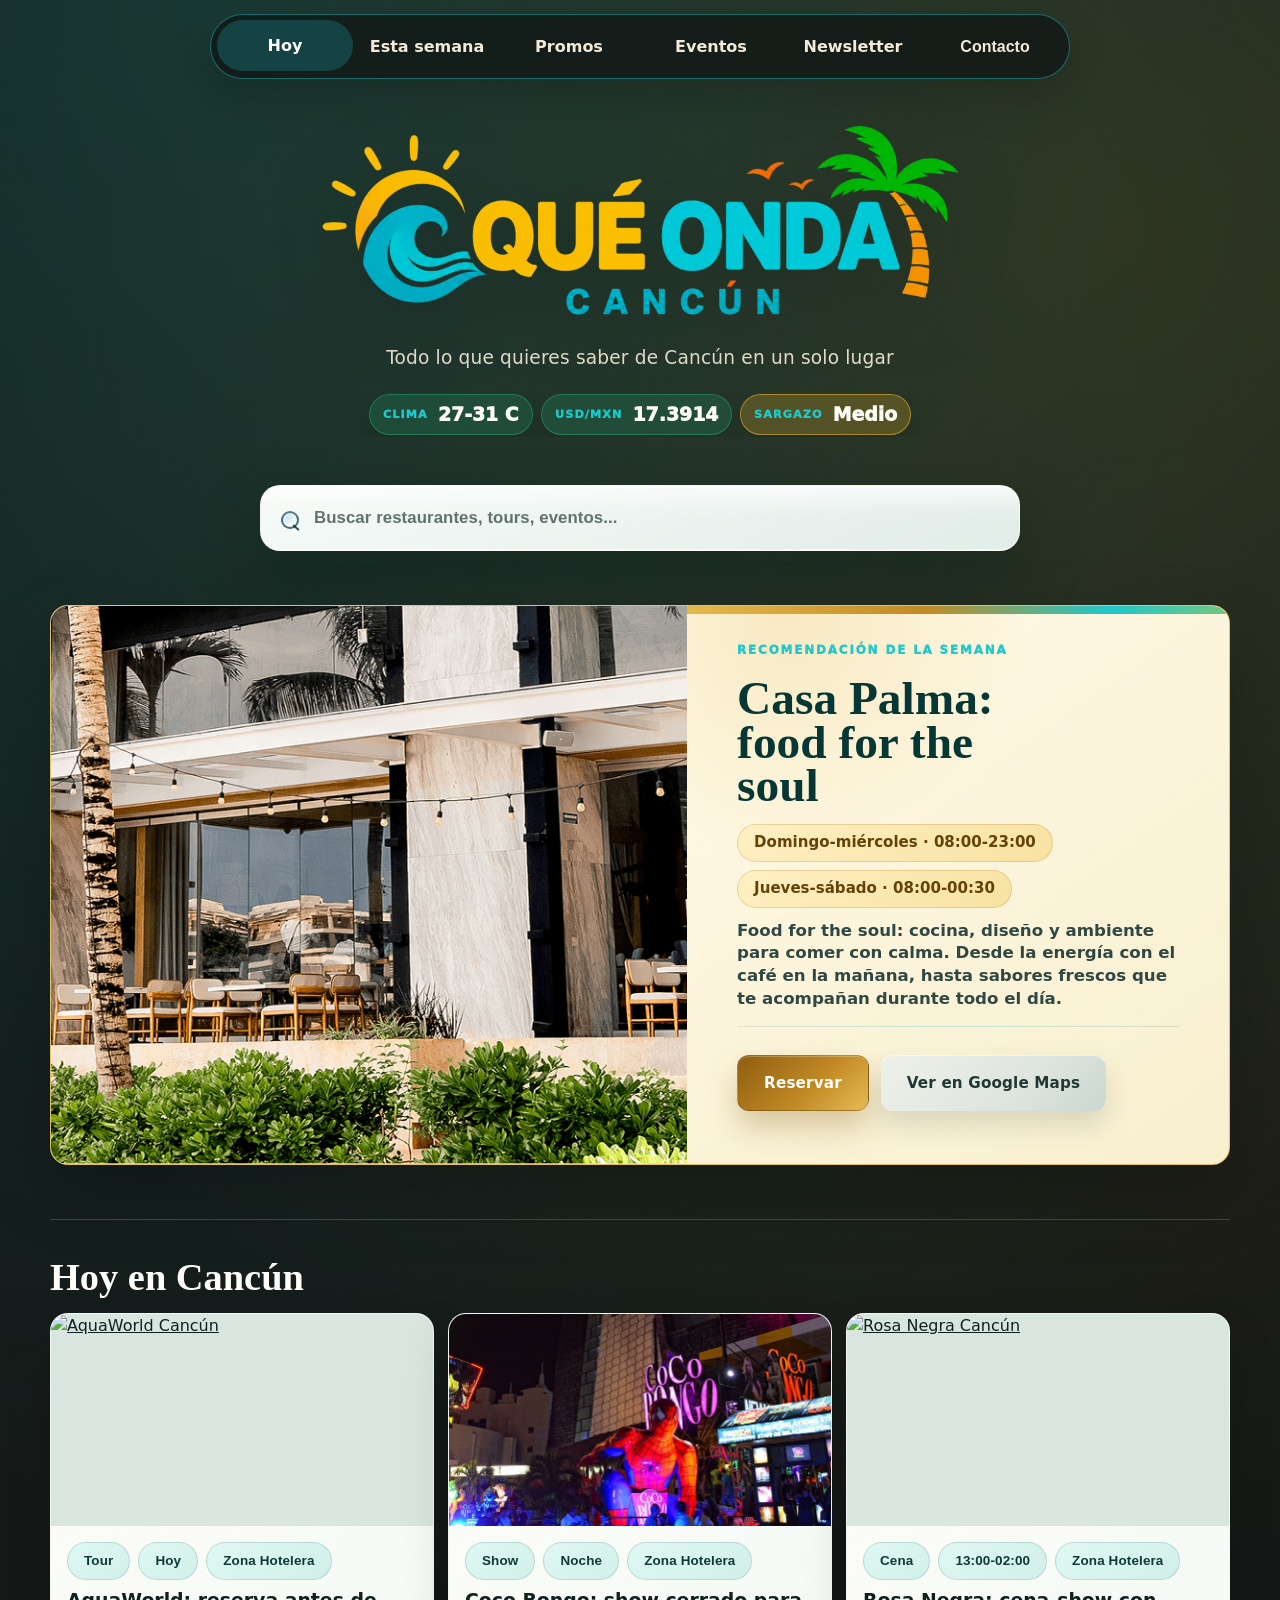
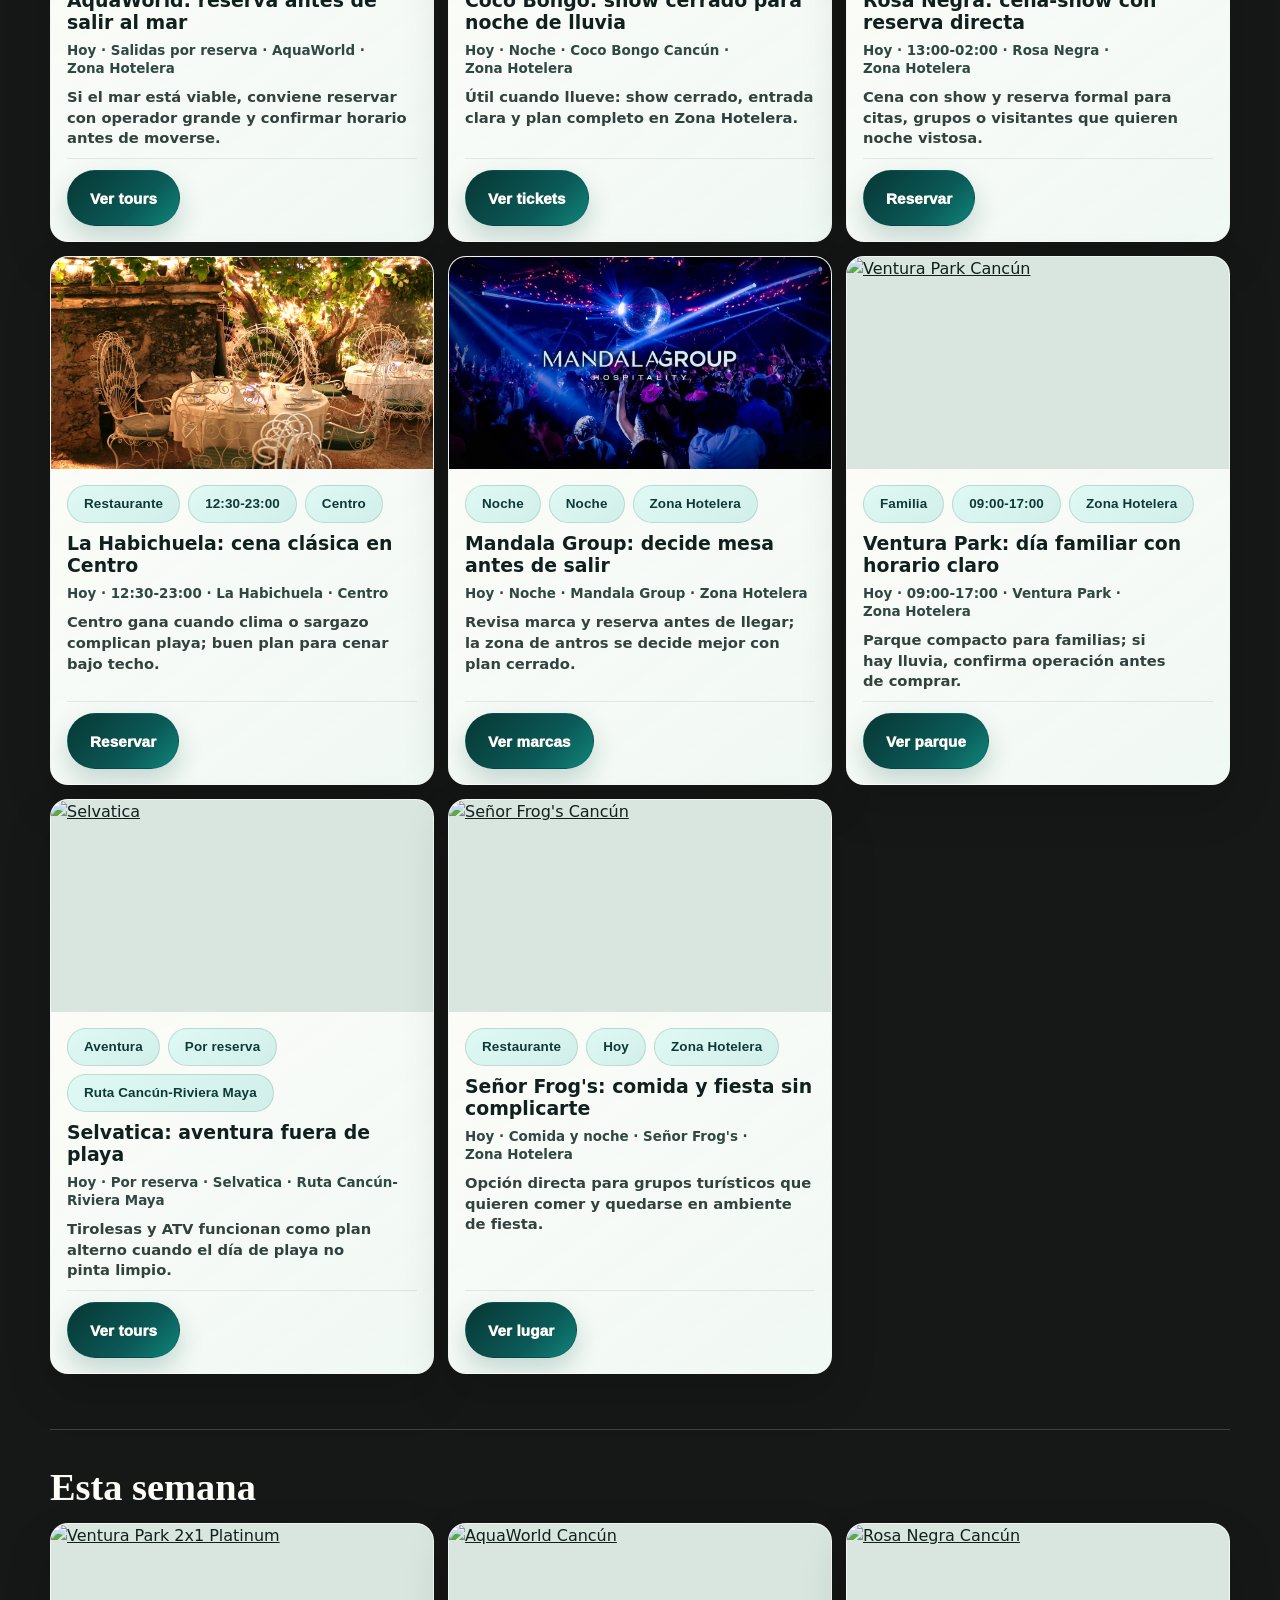
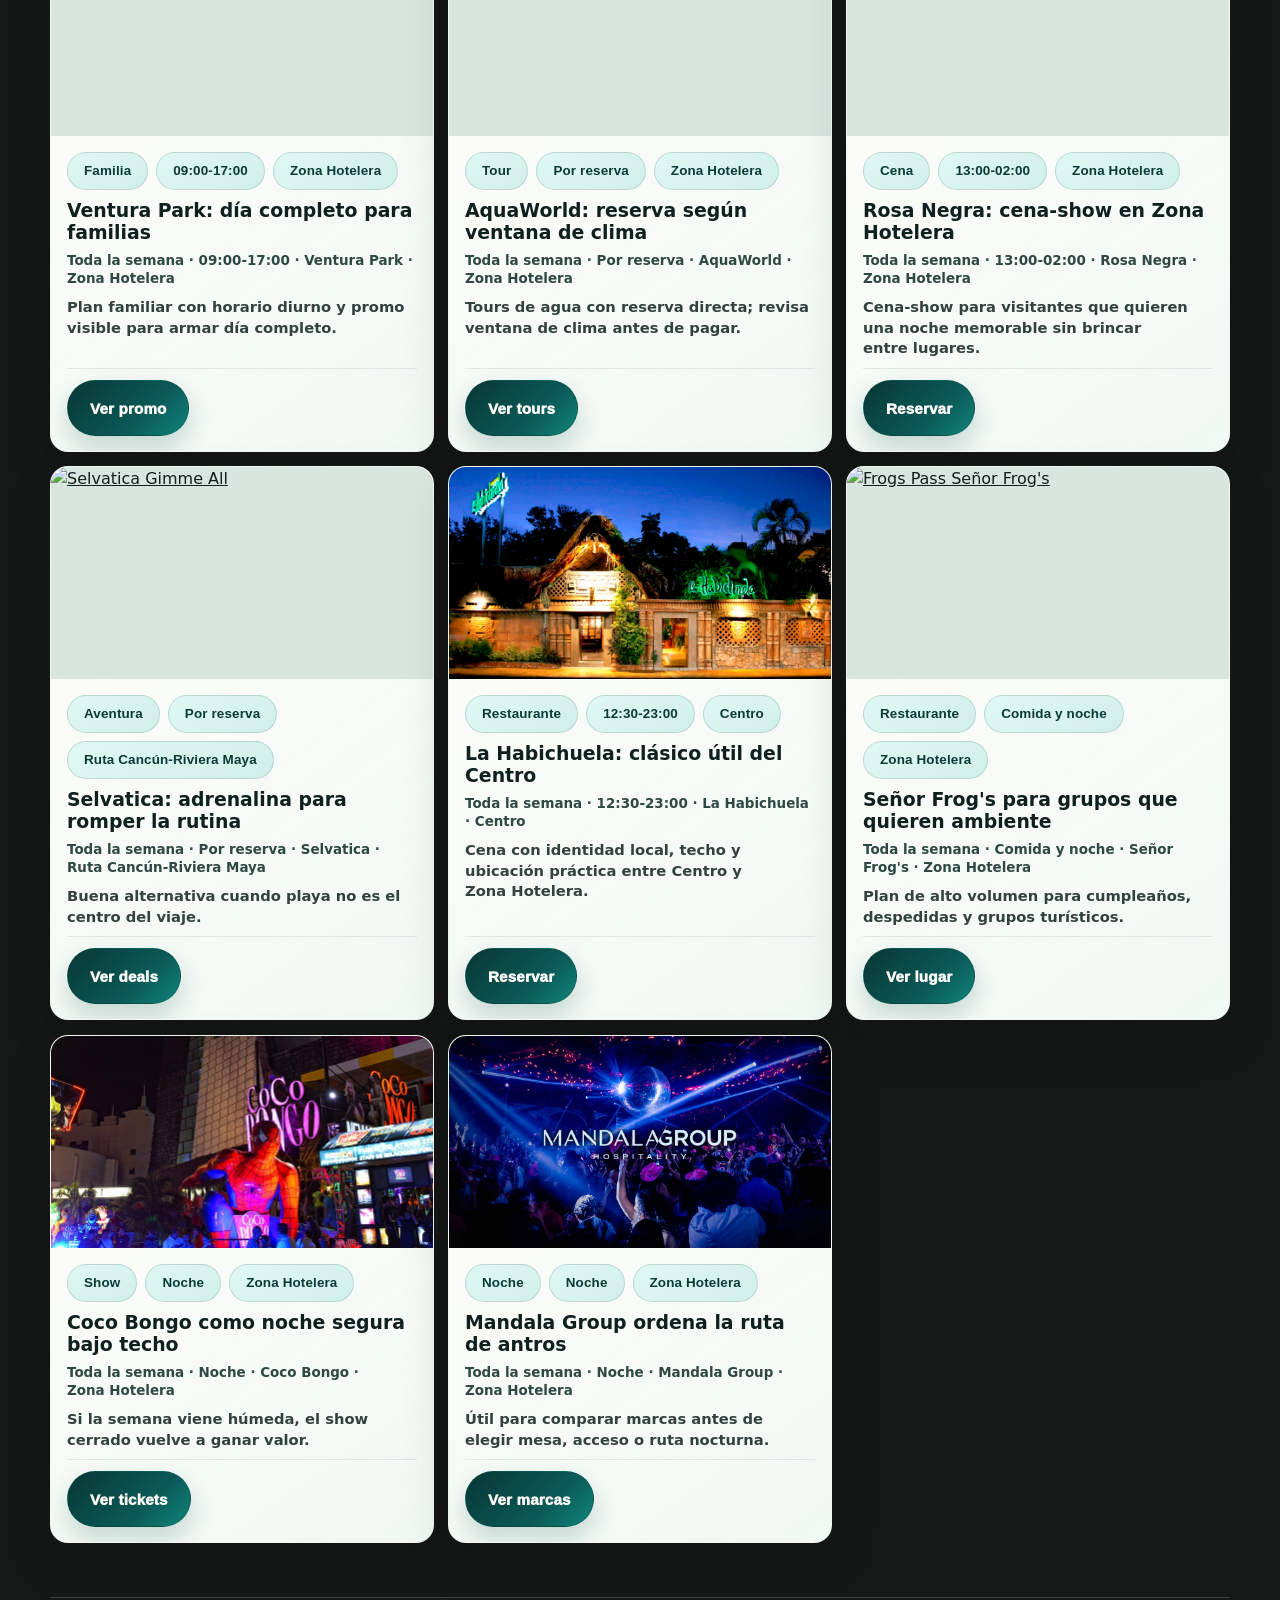
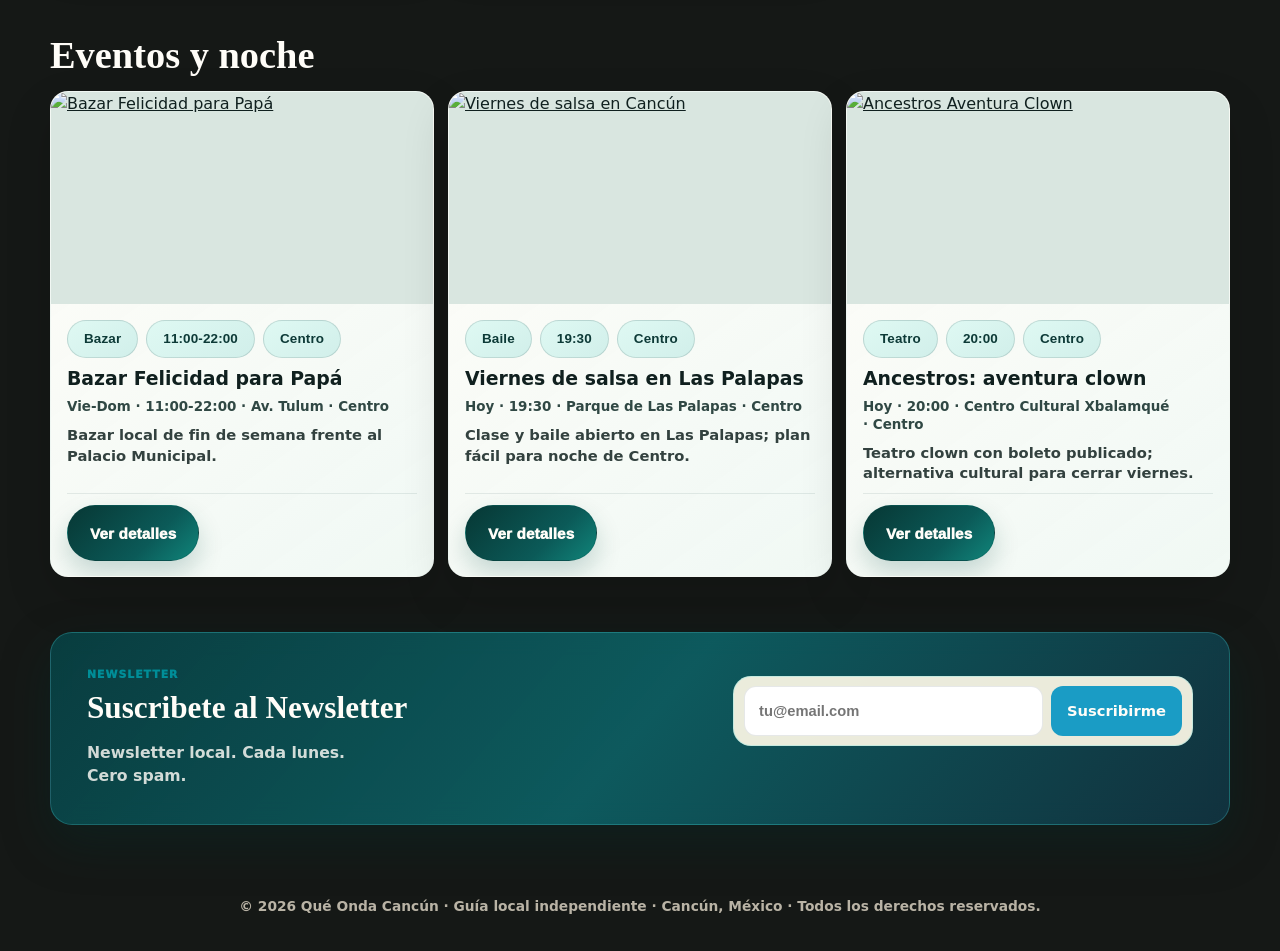
==== commit 2339dbff: "Remove nav toggle and harden live cache headers" ====
--- a/index.html
+++ b/index.html
@@ -47,7 +47,7 @@
     <link rel="apple-touch-icon" sizes="180x180" href="/assets/favicons/apple-touch-icon.png">
     <link rel="manifest" href="/site.webmanifest">
     <meta name="theme-color" content="#151816">
-    <link rel="stylesheet" href="/platform.css?v=20260620a">
+    <link rel="stylesheet" href="/platform.css?v=20260620b">
   </head>
   <body data-page="hoy">
     <nav class="site-nav" aria-label="Navegación principal"></nav>
@@ -56,6 +56,6 @@
     <footer class="site-footer" aria-label="Información legal">
       <p>© 2026 Qué Onda Cancún · Guía local independiente · Cancún, México · Todos los derechos reservados.</p>
     </footer>
-    <script src="/app.js?v=20260620a" defer></script>
+    <script src="/app.js?v=20260620b" defer></script>
   </body>
 </html>
--- a/platform.css
+++ b/platform.css
@@ -64,10 +64,6 @@
 
 .nav-links {
   display: contents;
-}
-
-.mobile-nav-toggle {
-  display: none;
 }
 
 .site-nav a,
@@ -1731,68 +1727,13 @@
 
 @media (max-width: 960px) {
   .site-nav {
-    grid-template-columns: 1fr;
+    grid-template-columns: repeat(3, minmax(0, 1fr));
     border-radius: 22px;
+    width: calc(100% - 24px);
   }
 
   .nav-links {
-    display: none;
-    grid-template-columns: repeat(3, minmax(0, 1fr));
-    gap: 6px;
-  }
-
-  .site-nav.is-open .nav-links {
-    display: grid;
-  }
-
-  .mobile-nav-toggle {
-    min-height: 51px;
-    display: inline-flex;
-    align-items: center;
-    justify-content: space-between;
-    width: 100%;
-    padding: 0 18px;
-    border: 1px solid rgba(255, 253, 248, 0.08);
-    border-radius: 999px;
-    background: linear-gradient(135deg, rgba(32, 199, 203, 0.22), rgba(255, 253, 248, 0.08));
-    color: #fffdf8;
-    box-shadow: inset 0 1px 0 rgba(255, 255, 255, 0.1);
-  }
-
-  .mobile-nav-icon {
-    position: relative;
-    width: 18px;
-    height: 12px;
-  }
-
-  .mobile-nav-icon::before,
-  .mobile-nav-icon::after {
-    content: "";
-    position: absolute;
-    left: 0;
-    width: 18px;
-    height: 2px;
-    border-radius: 999px;
-    background: currentColor;
-    transition: transform 0.18s ease, top 0.18s ease;
-  }
-
-  .mobile-nav-icon::before {
-    top: 1px;
-  }
-
-  .mobile-nav-icon::after {
-    top: 9px;
-  }
-
-  .site-nav.is-open .mobile-nav-icon::before {
-    top: 5px;
-    transform: rotate(45deg);
-  }
-
-  .site-nav.is-open .mobile-nav-icon::after {
-    top: 5px;
-    transform: rotate(-45deg);
+    display: contents;
   }
 
   .live-hero,
@@ -1866,11 +1807,12 @@
 @media (max-width: 640px) {
   .site-nav {
     width: calc(100% - 20px);
+    grid-template-columns: repeat(2, minmax(0, 1fr));
     gap: 5px;
   }
 
   .nav-links {
-    grid-template-columns: 1fr;
+    display: contents;
     gap: 5px;
   }
 
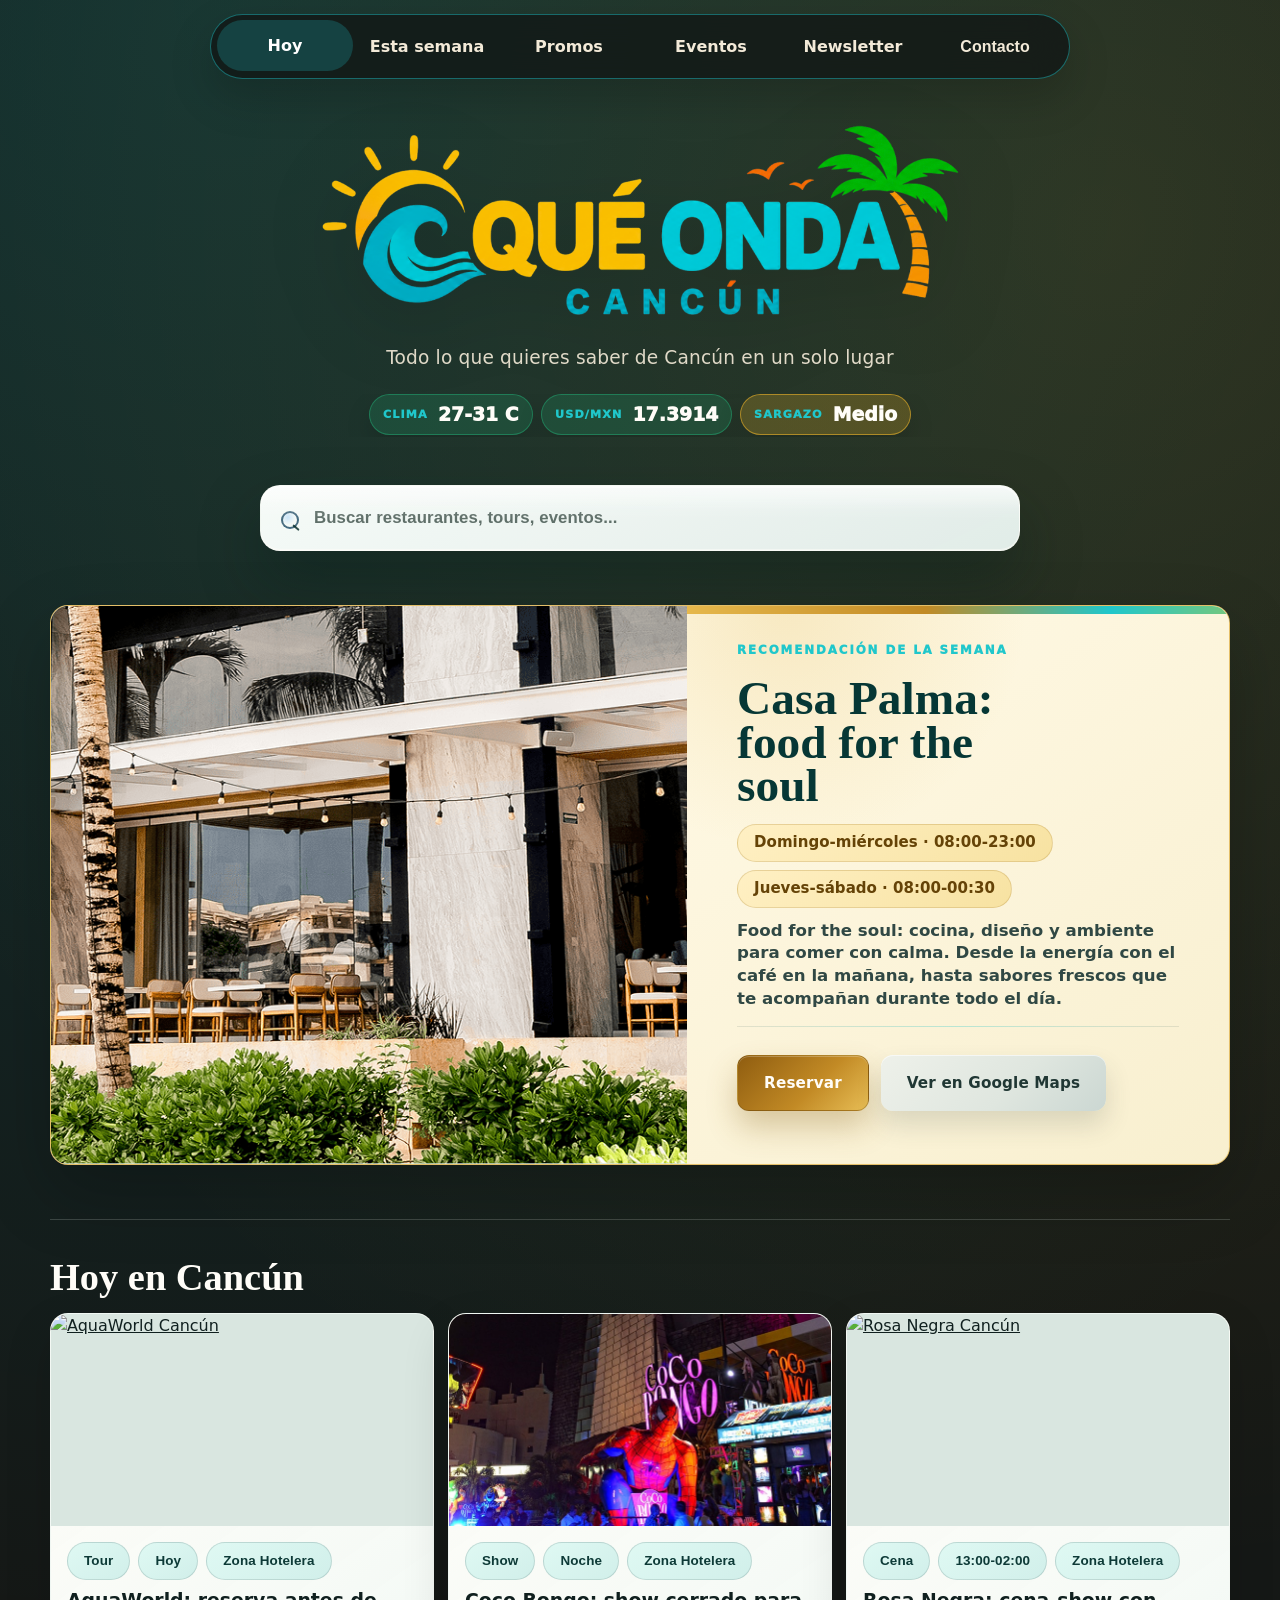
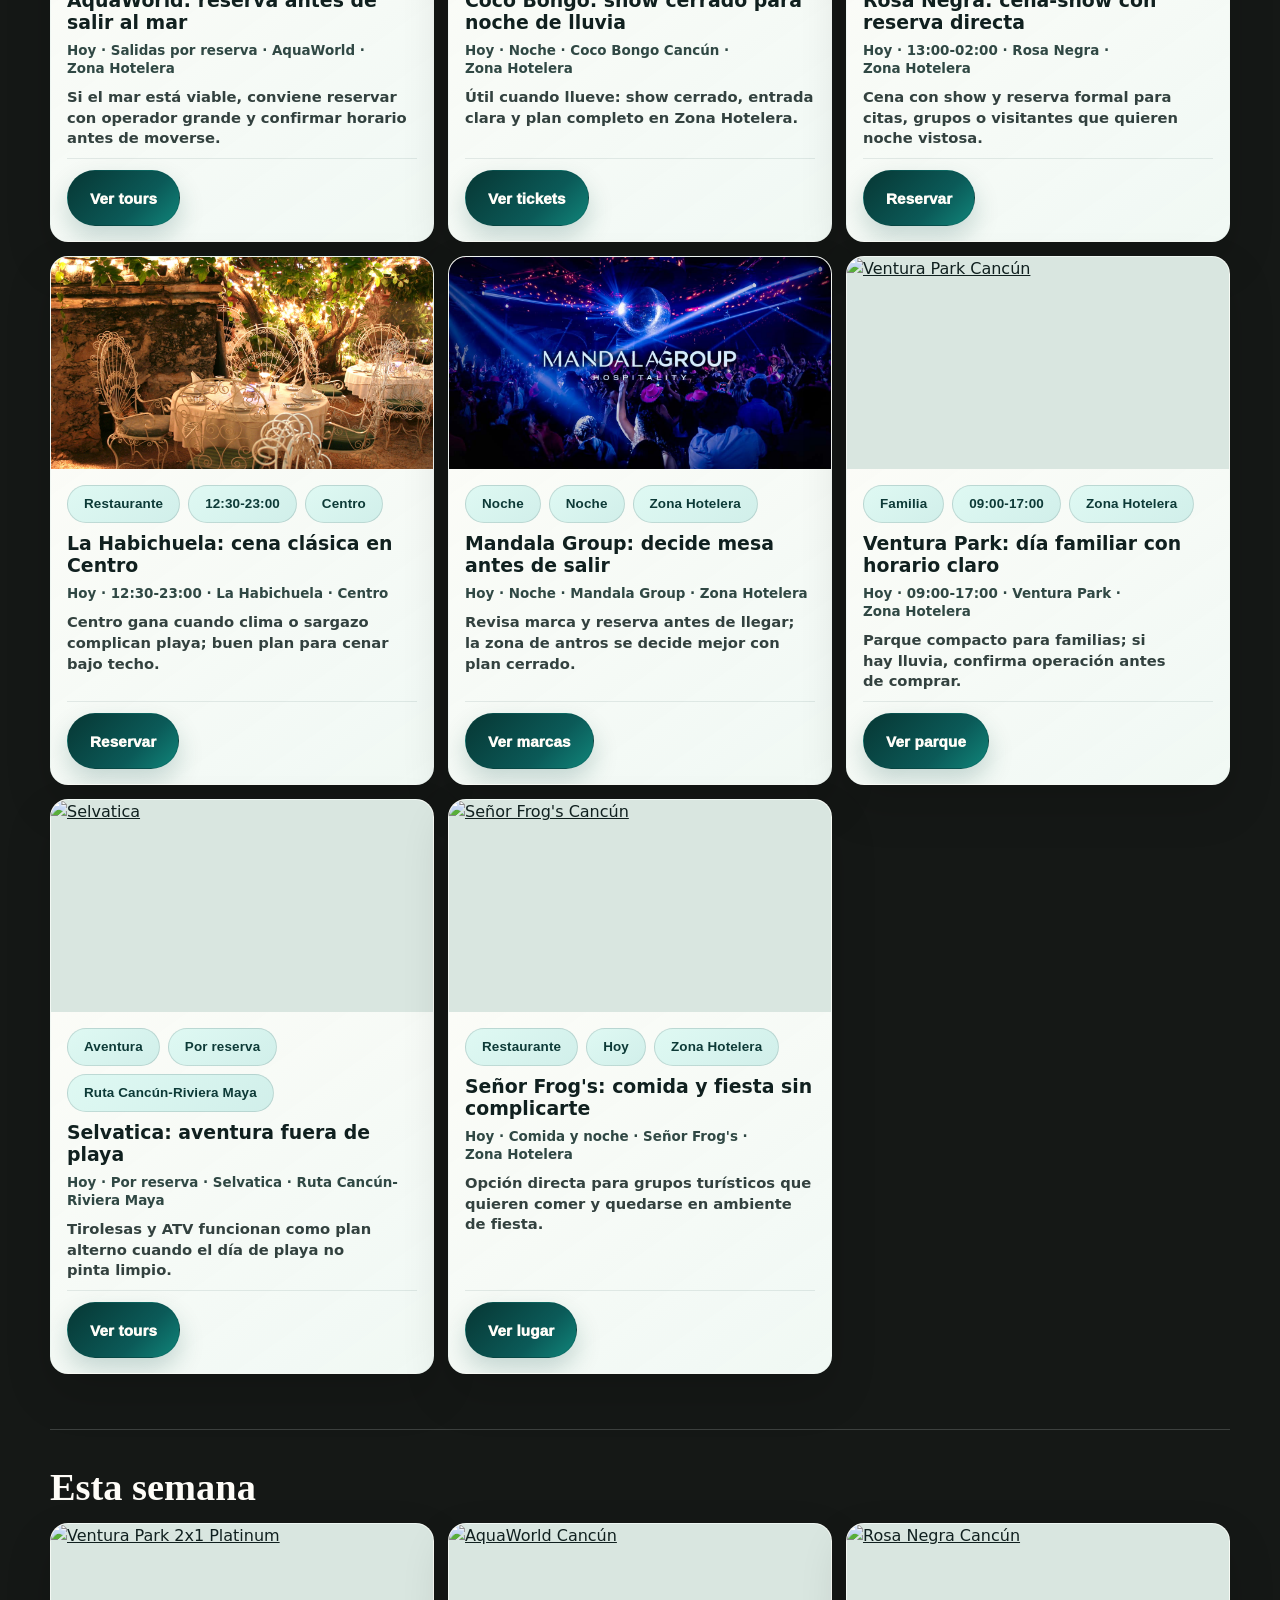
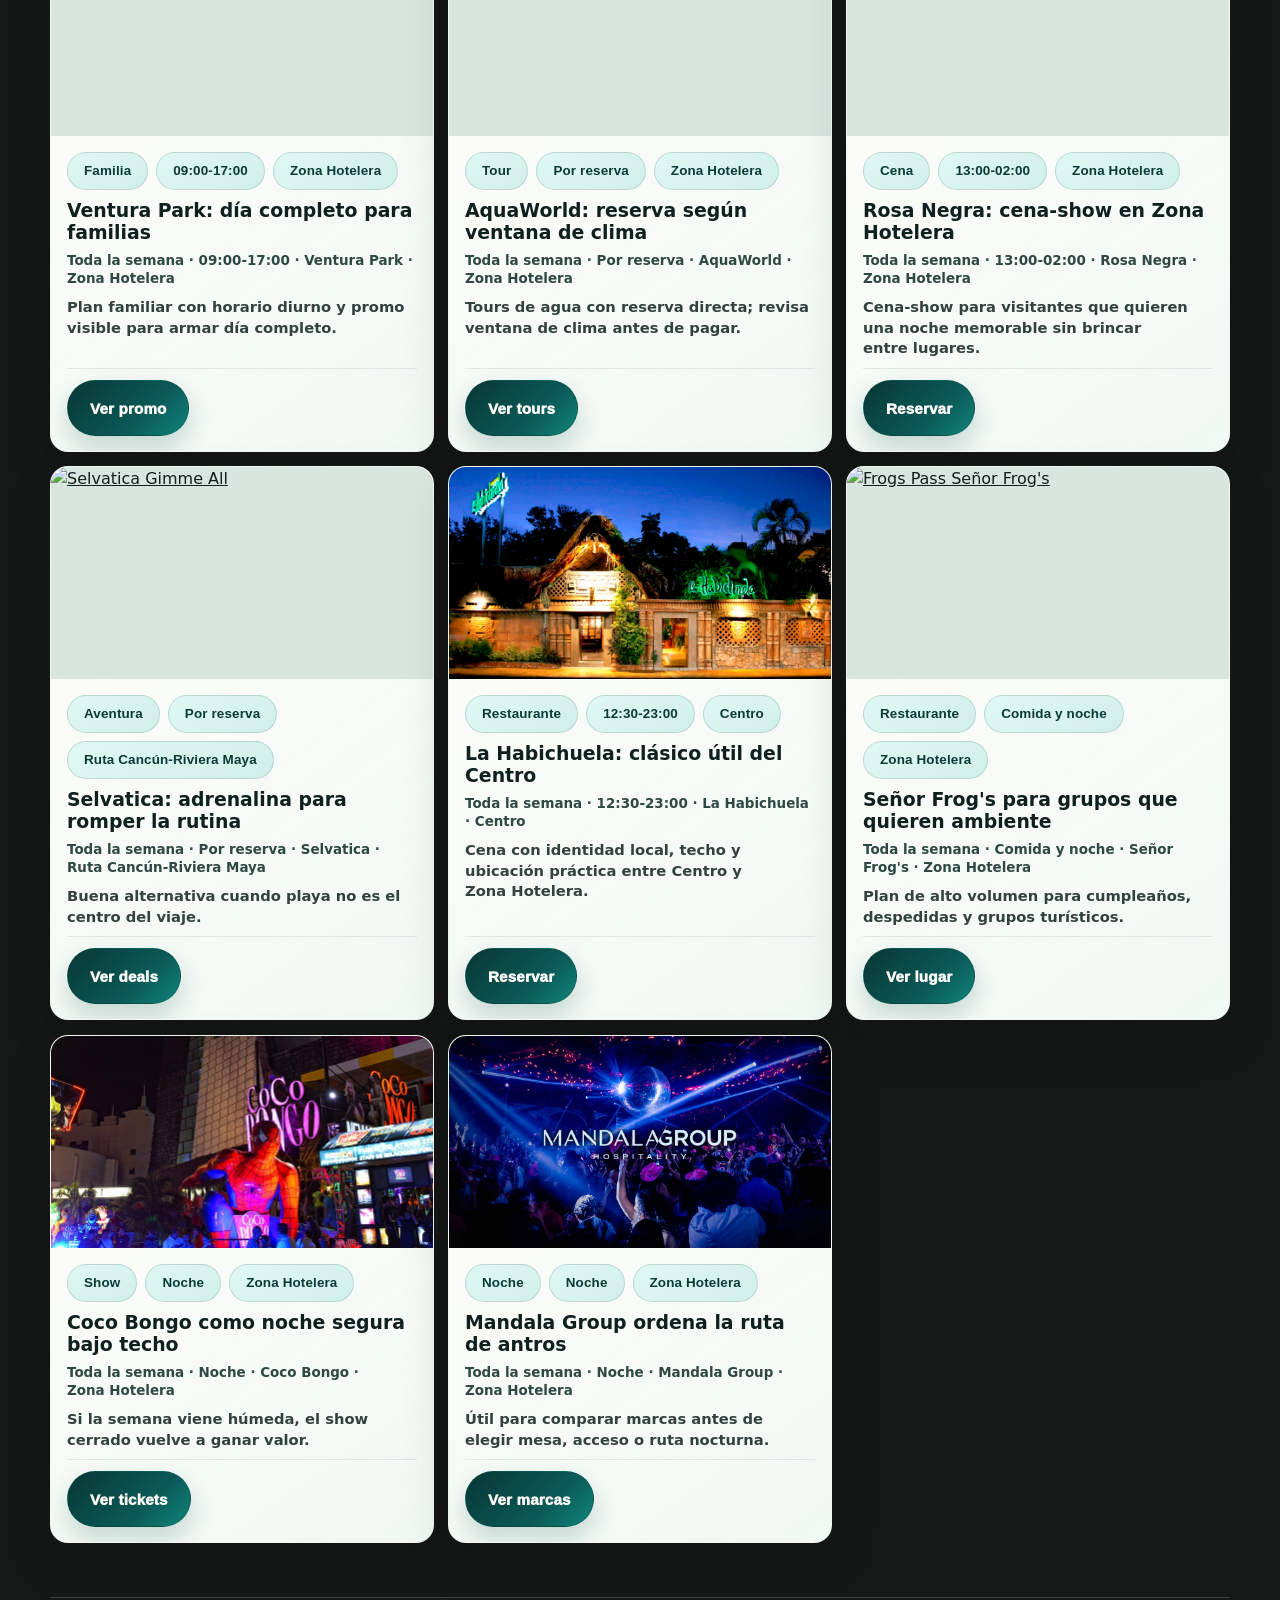
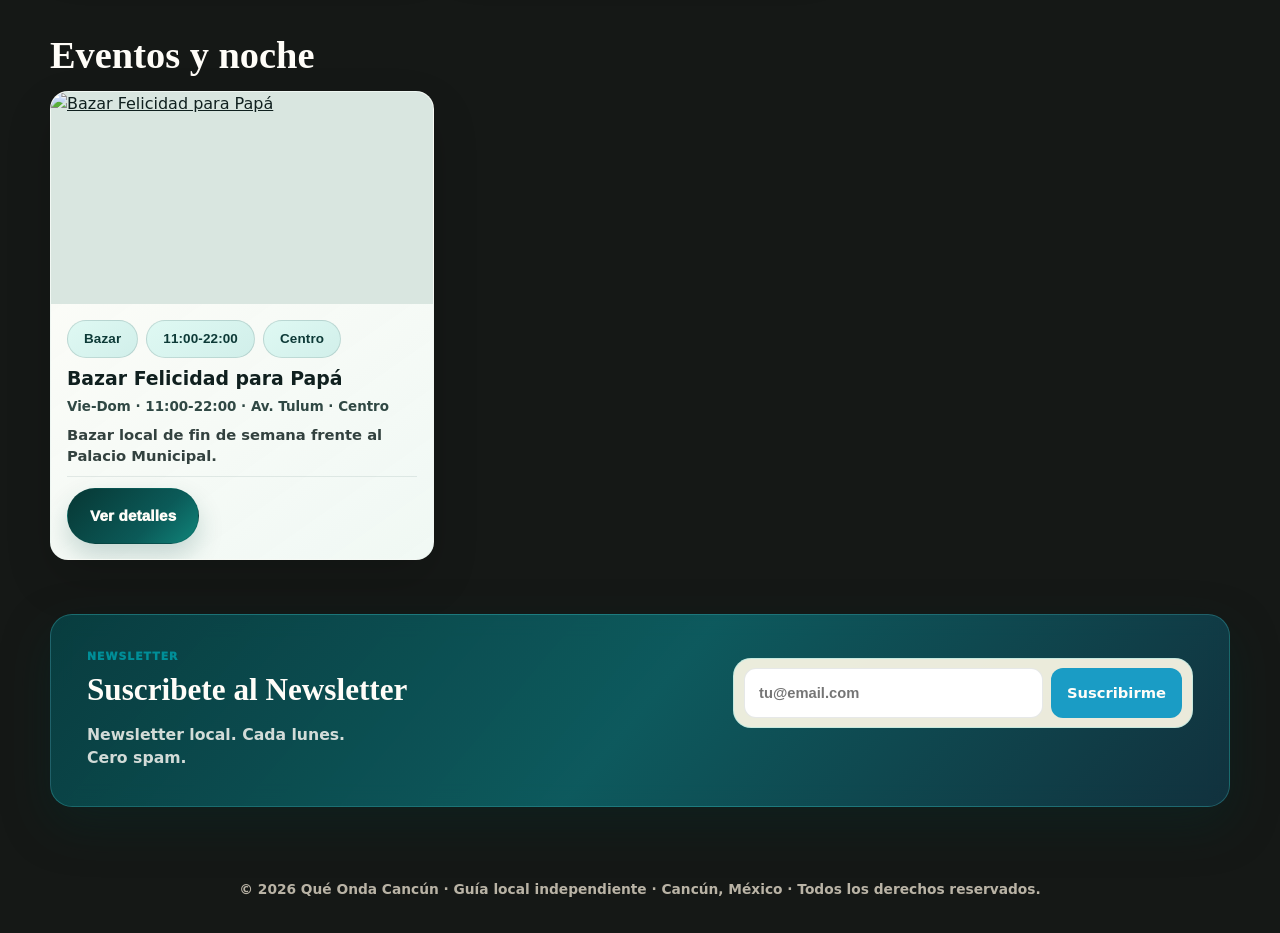
==== commit a1caa689: "seo: generate static platform snapshots" ====
--- a/index.html
+++ b/index.html
@@ -1,18 +1,19 @@
 <!doctype html>
-<html lang="es-MX">
+<html lang="es-MX" class="qoc-booting">
   <head>
     <meta charset="utf-8">
     <meta name="viewport" content="width=device-width, initial-scale=1">
-    <title>Hoy | Qué Onda Cancún</title>
+    <title>Qué hacer hoy en Cancún | Eventos, promos y planes locales</title>
     <meta
       name="description"
-      content="Qué hacer hoy en Cancún: promos, eventos, restaurantes, beach clubs y señales locales útiles."
+      content="Guía diaria de Cancún con eventos, promociones, restaurantes, tours, clima, sargazo y calendario útil en hora local."
     >
+    <meta name="robots" content="index, follow, max-image-preview:large">
     <meta property="og:type" content="website">
     <meta property="og:site_name" content="Qué Onda Cancún">
     <meta property="og:url" content="https://queondacancun.com/">
-    <meta property="og:title" content="Hoy | Qué Onda Cancún">
-    <meta property="og:description" content="Qué hacer hoy en Cancún: promos, eventos, restaurantes, beach clubs y señales locales útiles.">
+    <meta property="og:title" content="Qué hacer hoy en Cancún | Qué Onda Cancún">
+    <meta property="og:description" content="Eventos, promociones, restaurantes, clima, sargazo y planes locales útiles para hoy en Cancún.">
     <meta property="og:image" content="https://queondacancun.com/assets/que-onda-share-card.png?v=20260617b">
     <meta property="og:image:secure_url" content="https://queondacancun.com/assets/que-onda-share-card.png?v=20260617b">
     <meta property="og:image:type" content="image/png">
@@ -20,8 +21,8 @@
     <meta property="og:image:height" content="630">
     <meta property="og:image:alt" content="Qué Onda Cancún - Todo lo que necesitas saber de Cancún en cinco minutos">
     <meta name="twitter:card" content="summary_large_image">
-    <meta name="twitter:title" content="Hoy | Qué Onda Cancún">
-    <meta name="twitter:description" content="Qué hacer hoy en Cancún: promos, eventos, restaurantes, beach clubs y señales locales útiles.">
+    <meta name="twitter:title" content="Qué hacer hoy en Cancún | Qué Onda Cancún">
+    <meta name="twitter:description" content="Eventos, promociones, restaurantes, clima, sargazo y planes locales útiles para hoy en Cancún.">
     <meta name="twitter:image" content="https://queondacancun.com/assets/que-onda-share-card.png?v=20260617b">
     <link rel="canonical" href="https://queondacancun.com/">
     <script type="application/ld+json">
@@ -31,7 +32,8 @@
         "name": "Qué Onda Cancún",
         "url": "https://queondacancun.com/",
         "inLanguage": "es-MX",
-        "description": "Guía local de Cancún para encontrar planes, promociones, eventos y señales útiles.",
+        "description": "Guía diaria de Cancún para encontrar qué hacer hoy: eventos, promociones, restaurantes, tours, clima, sargazo y señales locales útiles.",
+        "keywords": "Cancún, qué hacer en Cancún, eventos en Cancún, promociones en Cancún, restaurantes en Cancún, sargazo Cancún",
         "publisher": {
           "@type": "Organization",
           "name": "Qué Onda Cancún",
@@ -40,6 +42,99 @@
         }
       }
     </script>
+<!-- qoc-generated-jsonld:start -->
+    <script type="application/ld+json">
+      {
+            "@context": "https://schema.org",
+            "@graph": [
+                  {
+                        "@type": "ItemList",
+                        "@id": "https://queondacancun.com/#itemlist",
+                        "name": "Qué hacer hoy en Cancún - Qué Onda Cancún",
+                        "itemListElement": [
+                              {
+                                    "@type": "ListItem",
+                                    "position": 1,
+                                    "name": "AquaWorld: reserva antes de salir al mar",
+                                    "url": "https://aquaworld.com.mx/",
+                                    "description": "Si el mar está viable, conviene reservar con operador grande y confirmar horario antes de moverse."
+                              },
+                              {
+                                    "@type": "ListItem",
+                                    "position": 2,
+                                    "name": "Coco Bongo: show cerrado para noche de lluvia",
+                                    "url": "https://www.cocobongo.com/locations/?lang=es",
+                                    "description": "Útil cuando llueve: show cerrado, entrada clara y plan completo en Zona Hotelera."
+                              },
+                              {
+                                    "@type": "ListItem",
+                                    "position": 3,
+                                    "name": "Rosa Negra: cena-show con reserva directa",
+                                    "url": "https://www.rosanegra.com.mx/restaurantes-cancun",
+                                    "description": "Cena con show y reserva formal para citas, grupos o visitantes que quieren noche vistosa."
+                              },
+                              {
+                                    "@type": "ListItem",
+                                    "position": 4,
+                                    "name": "La Habichuela: cena clásica en Centro",
+                                    "url": "https://www.lahabichuela.com/",
+                                    "description": "Centro gana cuando clima o sargazo complican playa; buen plan para cenar bajo techo."
+                              },
+                              {
+                                    "@type": "ListItem",
+                                    "position": 5,
+                                    "name": "Mandala Group: decide mesa antes de salir",
+                                    "url": "https://www.mandalagroup.com/",
+                                    "description": "Revisa marca y reserva antes de llegar; la zona de antros se decide mejor con plan cerrado."
+                              },
+                              {
+                                    "@type": "ListItem",
+                                    "position": 6,
+                                    "name": "Tributo a la cocina mexicana",
+                                    "url": "https://vivoen.mx/eventos-de-la-semana/",
+                                    "description": "Comida a seis manos con sabores de Veracruz y Yucatán."
+                              },
+                              {
+                                    "@type": "ListItem",
+                                    "position": 7,
+                                    "name": "Britney Forever",
+                                    "url": "https://vivoen.mx/eventos-de-la-semana/",
+                                    "description": "Tributo pop con boletos publicados para noche de sábado."
+                              },
+                              {
+                                    "@type": "ListItem",
+                                    "position": 8,
+                                    "name": "Pop Tour: fiesta retro",
+                                    "url": "https://vivoen.mx/eventos-de-la-semana/",
+                                    "description": "Pop 2000s, karaoke y rooftop para sábado de noche."
+                              },
+                              {
+                                    "@type": "ListItem",
+                                    "position": 9,
+                                    "name": "Hasta 32% en Xoximilco",
+                                    "url": "https://www.xoximilco.com/es/",
+                                    "description": "Promo útil para grupos que buscan cena, música y noche organizada."
+                              },
+                              {
+                                    "@type": "ListItem",
+                                    "position": 10,
+                                    "name": "2x1 Platinum en Ventura Park",
+                                    "url": "https://www.venturapark.com/en/2x1-platinum-january/",
+                                    "description": "Oferta clara para familias que quieren resolver un día completo."
+                              },
+                              {
+                                    "@type": "ListItem",
+                                    "position": 11,
+                                    "name": "Selvatica Gimme All",
+                                    "url": "https://www.selvatica.com.mx/riviera-maya-cancun-deals/",
+                                    "description": "Paquete de aventura para condensar tirolesa, offroad y día activo."
+                              }
+                        ]
+                  }
+            ]
+      }
+    </script>
+<!-- qoc-generated-jsonld:end -->
     <link rel="icon" href="/favicon.ico" sizes="any">
     <link rel="icon" type="image/png" sizes="16x16" href="/assets/favicons/favicon-16.png">
     <link rel="icon" type="image/png" sizes="32x32" href="/assets/favicons/favicon-32.png">
@@ -47,15 +142,60 @@
     <link rel="apple-touch-icon" sizes="180x180" href="/assets/favicons/apple-touch-icon.png">
     <link rel="manifest" href="/site.webmanifest">
     <meta name="theme-color" content="#151816">
-    <link rel="stylesheet" href="/platform.css?v=20260620b">
+    <script src="/platform-route-boot.js"></script>
   </head>
   <body data-page="hoy">
     <nav class="site-nav" aria-label="Navegación principal"></nav>
     <main class="platform-shell" id="app" aria-label="Qué Onda Cancún"></main>
+<!-- qoc-static-snapshot:start -->
+  <noscript>
+    <section class="qoc-static-snapshot" aria-label="Qué hacer hoy en Cancún resumen estático">
+      <h2>Qué hacer hoy en Cancún</h2>
+      <p>Resumen diario de Qué Onda Cancún con planes, eventos, promociones, clima, sargazo y señales locales útiles.</p>
+      <p>Última actualización: 2026-06-20T17:01:28-05:00.</p>
+      <section>
+        <h3>Mundial en hora Cancún</h3>
+        <p>Sábado 20 de junio.</p>
+        <ul>
+          <li>12:00 — Países Bajos vs Suecia (FOX)</li>
+          <li>15:00 — Alemania vs Costa de Marfil (FOX)</li>
+          <li>19:00 — Ecuador vs Curazao (FS1)</li>
+          <li>23:00 — Túnez vs Japón (FS1)</li>
+        </ul>
+      </section>
+      <section>
+        <h3>Hoy</h3>
+        <ul>
+          <li><a href="https://aquaworld.com.mx/">AquaWorld: reserva antes de salir al mar</a> — Hoy · Salidas por reserva · AquaWorld · Zona Hotelera. Si el mar está viable, conviene reservar con operador grande y confirmar horario antes de moverse. Fuente: AquaWorld.</li>
+          <li><a href="https://www.cocobongo.com/locations/?lang=es">Coco Bongo: show cerrado para noche de lluvia</a> — Hoy · Noche · Coco Bongo Cancún · Zona Hotelera. Útil cuando llueve: show cerrado, entrada clara y plan completo en Zona Hotelera. Fuente: Coco Bongo.</li>
+          <li><a href="https://www.rosanegra.com.mx/restaurantes-cancun">Rosa Negra: cena-show con reserva directa</a> — Hoy · 13:00-02:00 · Rosa Negra · Zona Hotelera. Cena con show y reserva formal para citas, grupos o visitantes que quieren noche vistosa. Fuente: Rosa Negra.</li>
+          <li><a href="https://www.lahabichuela.com/">La Habichuela: cena clásica en Centro</a> — Hoy · 12:30-23:00 · La Habichuela · Centro. Centro gana cuando clima o sargazo complican playa; buen plan para cenar bajo techo. Fuente: La Habichuela.</li>
+          <li><a href="https://www.mandalagroup.com/">Mandala Group: decide mesa antes de salir</a> — Hoy · Noche · Mandala Group · Zona Hotelera. Revisa marca y reserva antes de llegar; la zona de antros se decide mejor con plan cerrado. Fuente: Mandala Group.</li>
+        </ul>
+      </section>
+      <section>
+        <h3>Eventos actuales</h3>
+        <ul>
+          <li><a href="https://vivoen.mx/eventos-de-la-semana/">Tributo a la cocina mexicana</a> — Sábado · 12:00-16:00 · Bistro MX · Cancún. Comida a seis manos con sabores de Veracruz y Yucatán. Fuente: VivoEnMX.</li>
+          <li><a href="https://vivoen.mx/eventos-de-la-semana/">Britney Forever</a> — Sábado · 20:00 · Stoa Auditorio · Cancún. Tributo pop con boletos publicados para noche de sábado. Fuente: VivoEnMX.</li>
+          <li><a href="https://vivoen.mx/eventos-de-la-semana/">Pop Tour: fiesta retro</a> — Sábado · 21:00 · Kawiil Rooftop Bar · Cancún. Pop 2000s, karaoke y rooftop para sábado de noche. Fuente: VivoEnMX.</li>
+        </ul>
+      </section>
+      <section>
+        <h3>Promociones activas</h3>
+        <ul>
+          <li><a href="https://www.xoximilco.com/es/">Hasta 32% en Xoximilco</a> — Lunes a jueves · Xoximilco Cancún · Sur de Cancún. Promo útil para grupos que buscan cena, música y noche organizada. Fuente: Xoximilco. Revisión interna después de 2026-06-27.</li>
+          <li><a href="https://www.venturapark.com/en/2x1-platinum-january/">2x1 Platinum en Ventura Park</a> — Diario · 09:00-17:00 · Ventura Park · Zona Hotelera. Oferta clara para familias que quieren resolver un día completo. Fuente: Ventura Park. Revisión interna después de 2026-06-27.</li>
+          <li><a href="https://www.selvatica.com.mx/riviera-maya-cancun-deals/">Selvatica Gimme All</a> — Por reserva · Selvatica · Ruta Cancún-Riviera Maya. Paquete de aventura para condensar tirolesa, offroad y día activo. Fuente: Selvatica. Revisión interna después de 2026-06-27.</li>
+        </ul>
+      </section>
+    </section>
+  </noscript>
+<!-- qoc-static-snapshot:end -->
     <div id="modal-root"></div>
     <footer class="site-footer" aria-label="Información legal">
       <p>© 2026 Qué Onda Cancún · Guía local independiente · Cancún, México · Todos los derechos reservados.</p>
     </footer>
-    <script src="/app.js?v=20260620b" defer></script>
+    <noscript><link rel="stylesheet" href="/platform.css"></noscript>
   </body>
 </html>
--- a/platform.css
+++ b/platform.css
@@ -35,6 +35,34 @@
   color: #f3ead8;
   font-family: Inter, ui-sans-serif, system-ui, -apple-system, BlinkMacSystemFont, "Segoe UI", sans-serif;
   line-height: 1.5;
+}
+
+html.qoc-route-transition {
+  cursor: wait;
+}
+
+html.qoc-booting,
+html.qoc-route-transition {
+  background: #151816;
+}
+
+html.qoc-booting body {
+  opacity: 0;
+}
+
+html.qoc-route-transition::before {
+  content: "";
+  position: fixed;
+  inset: 0;
+  z-index: 2147483647;
+  background:
+    radial-gradient(circle at 18% 0%, rgba(0, 189, 200, 0.16), transparent 28%),
+    radial-gradient(circle at 86% 4%, rgba(255, 196, 37, 0.12), transparent 24%),
+    #151816;
+}
+
+html.qoc-route-transition body {
+  pointer-events: none;
 }
 
 a { color: inherit; }
@@ -438,8 +466,7 @@
 
 .live-hero,
 .listing-head,
-.newsletter-panel,
-.loading-card {
+.newsletter-panel {
   border: 1px solid rgba(217, 230, 224, 0.16);
   border-radius: 18px;
   background:
@@ -511,8 +538,7 @@
 }
 
 .live-hero-copy::before,
-.listing-head::before,
-.loading-card::before {
+.listing-head::before {
   content: "";
   position: absolute;
   inset: 0 0 auto;
@@ -1640,19 +1666,6 @@
   color: #f3ead8;
 }
 
-.loading-card {
-  position: relative;
-  overflow: hidden;
-  min-height: 300px;
-  display: grid;
-  align-content: end;
-  padding: clamp(26px, 4vw, 48px);
-}
-
-.loading-card h1 {
-  color: var(--deep);
-}
-
 .reveal {
   opacity: 0;
   transform: translateY(14px);
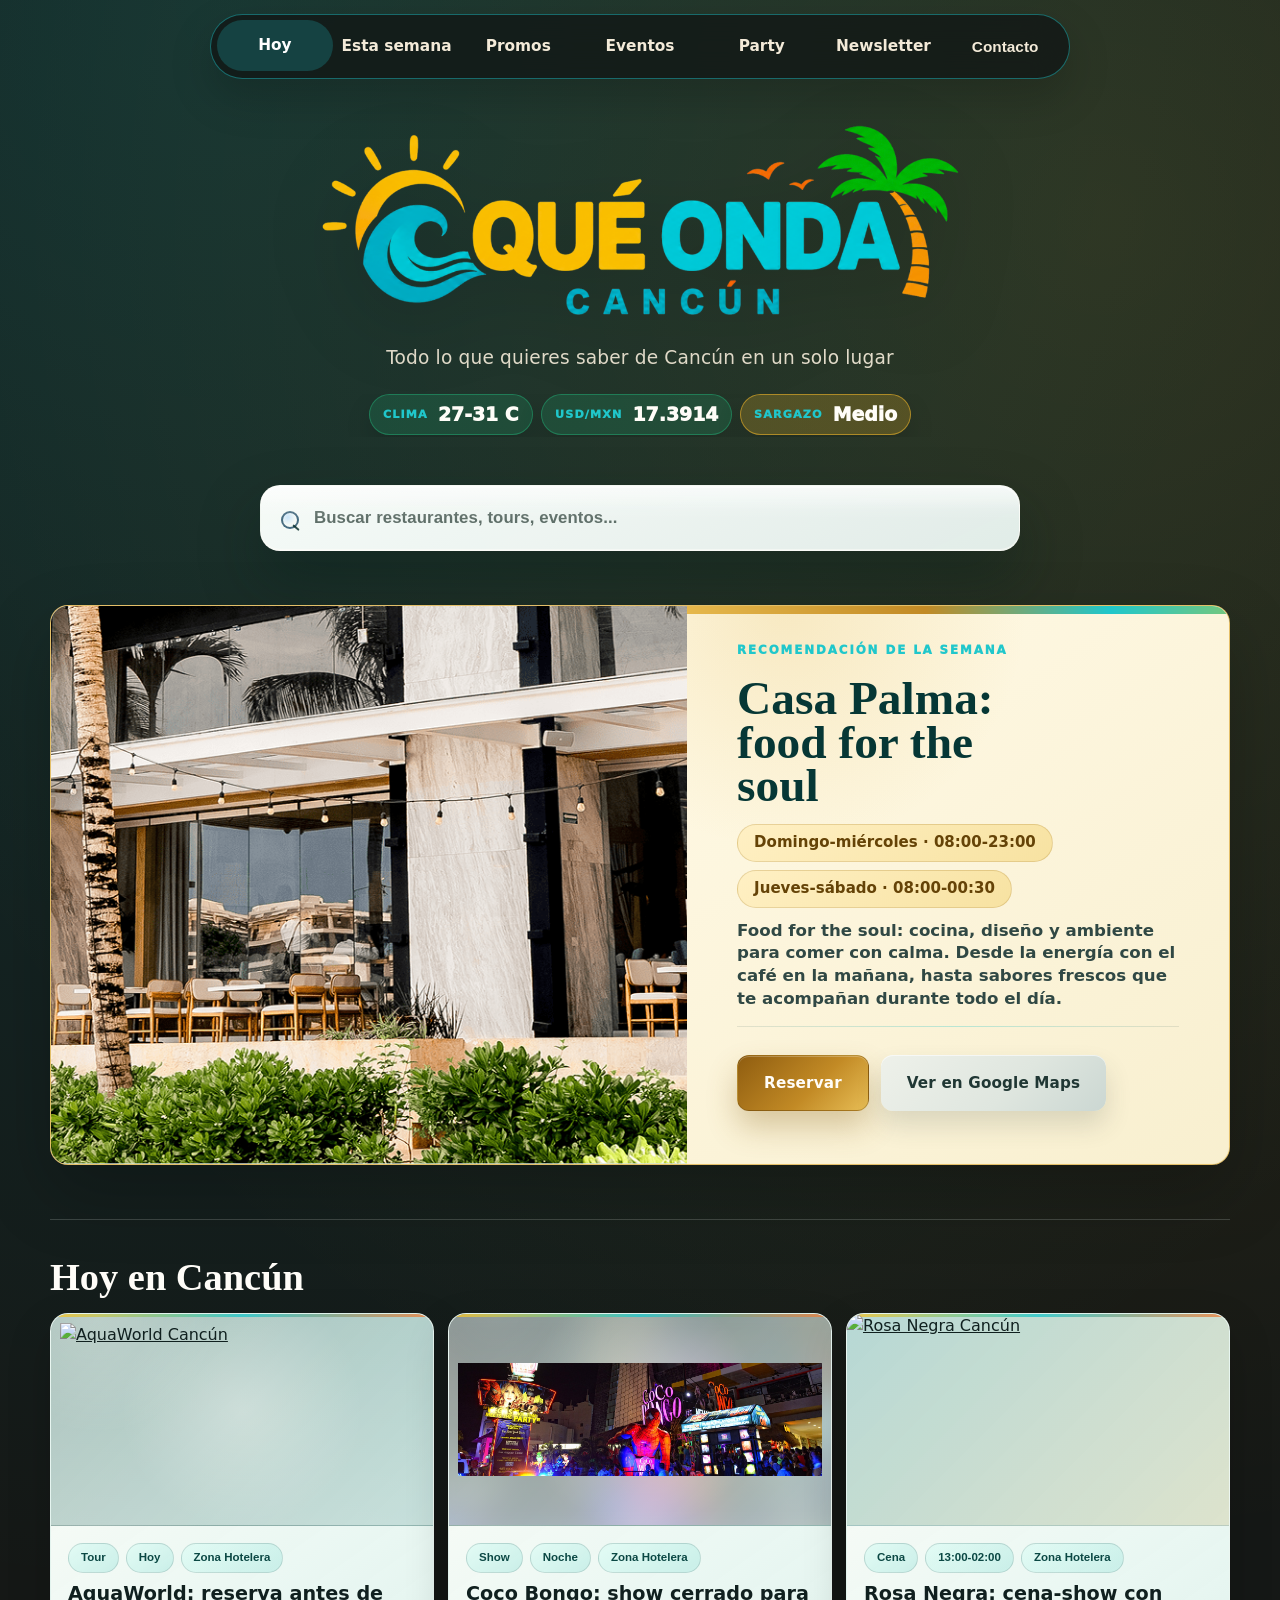
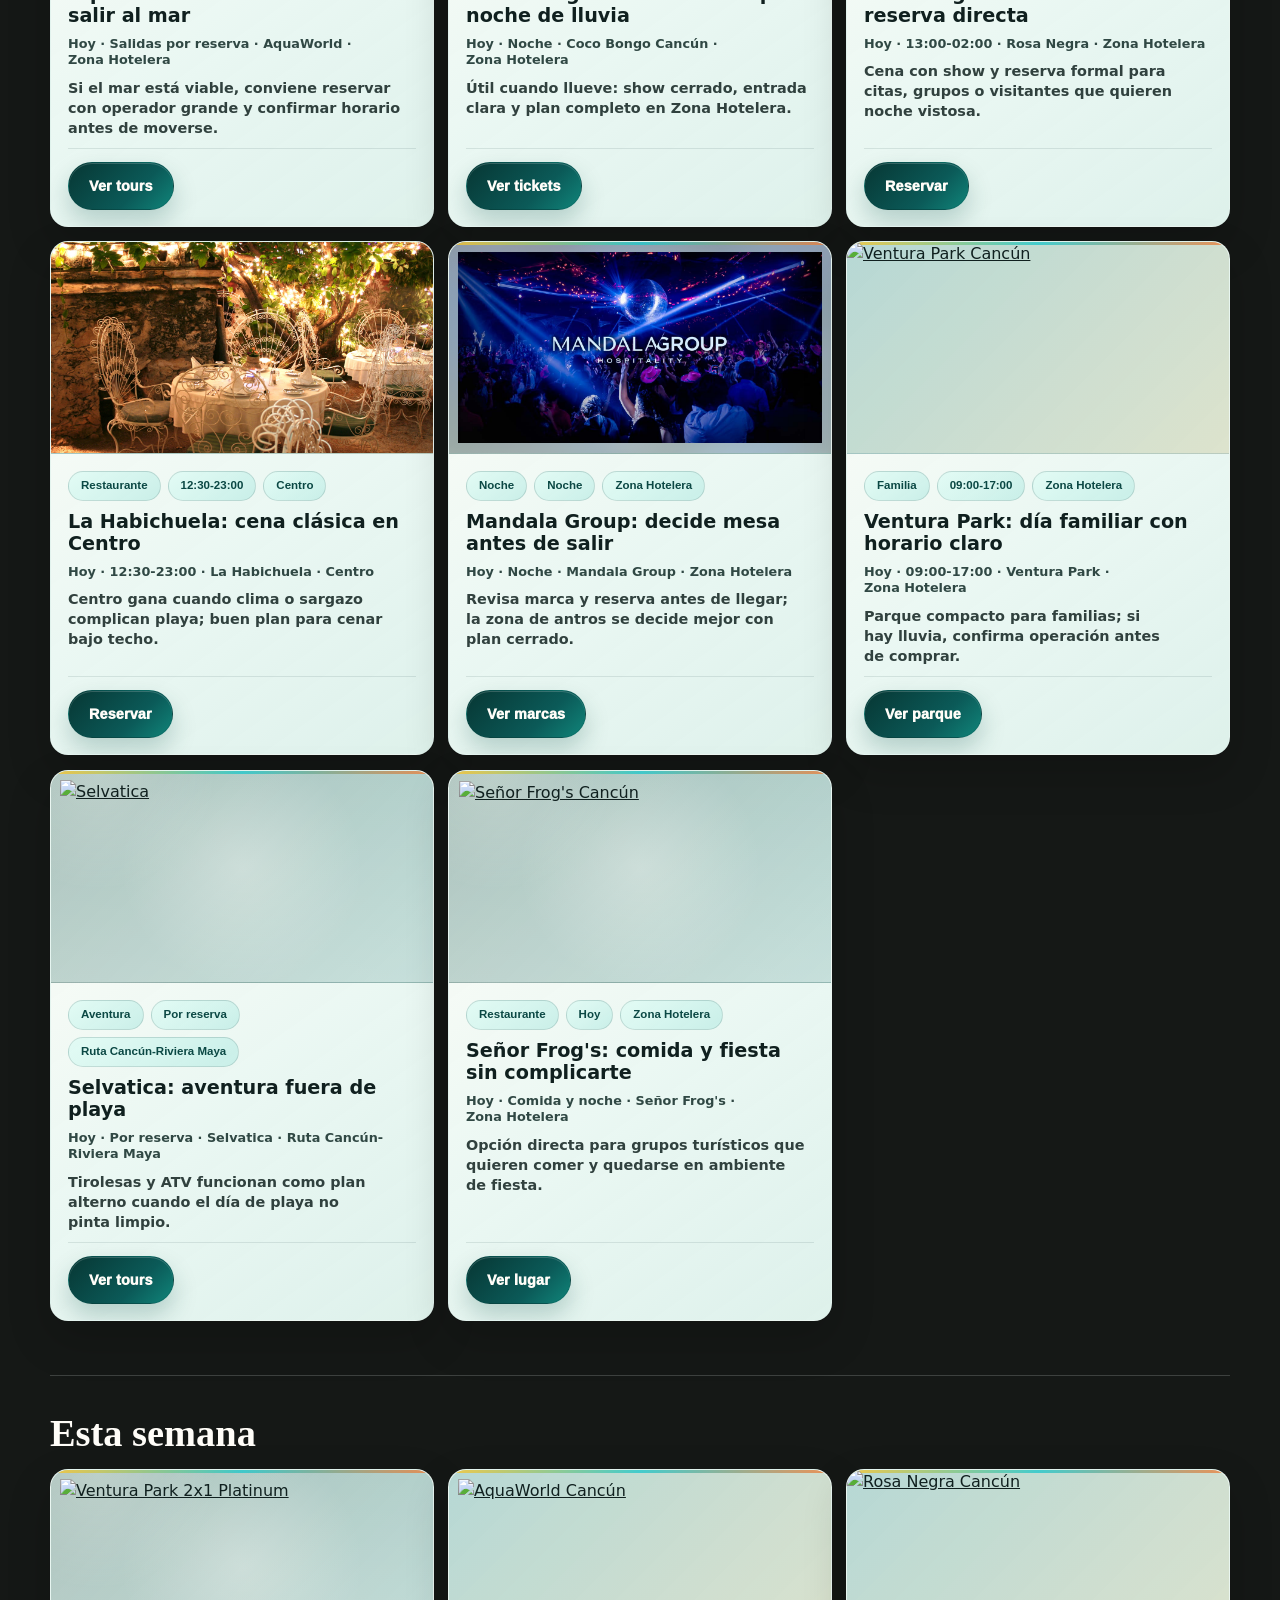
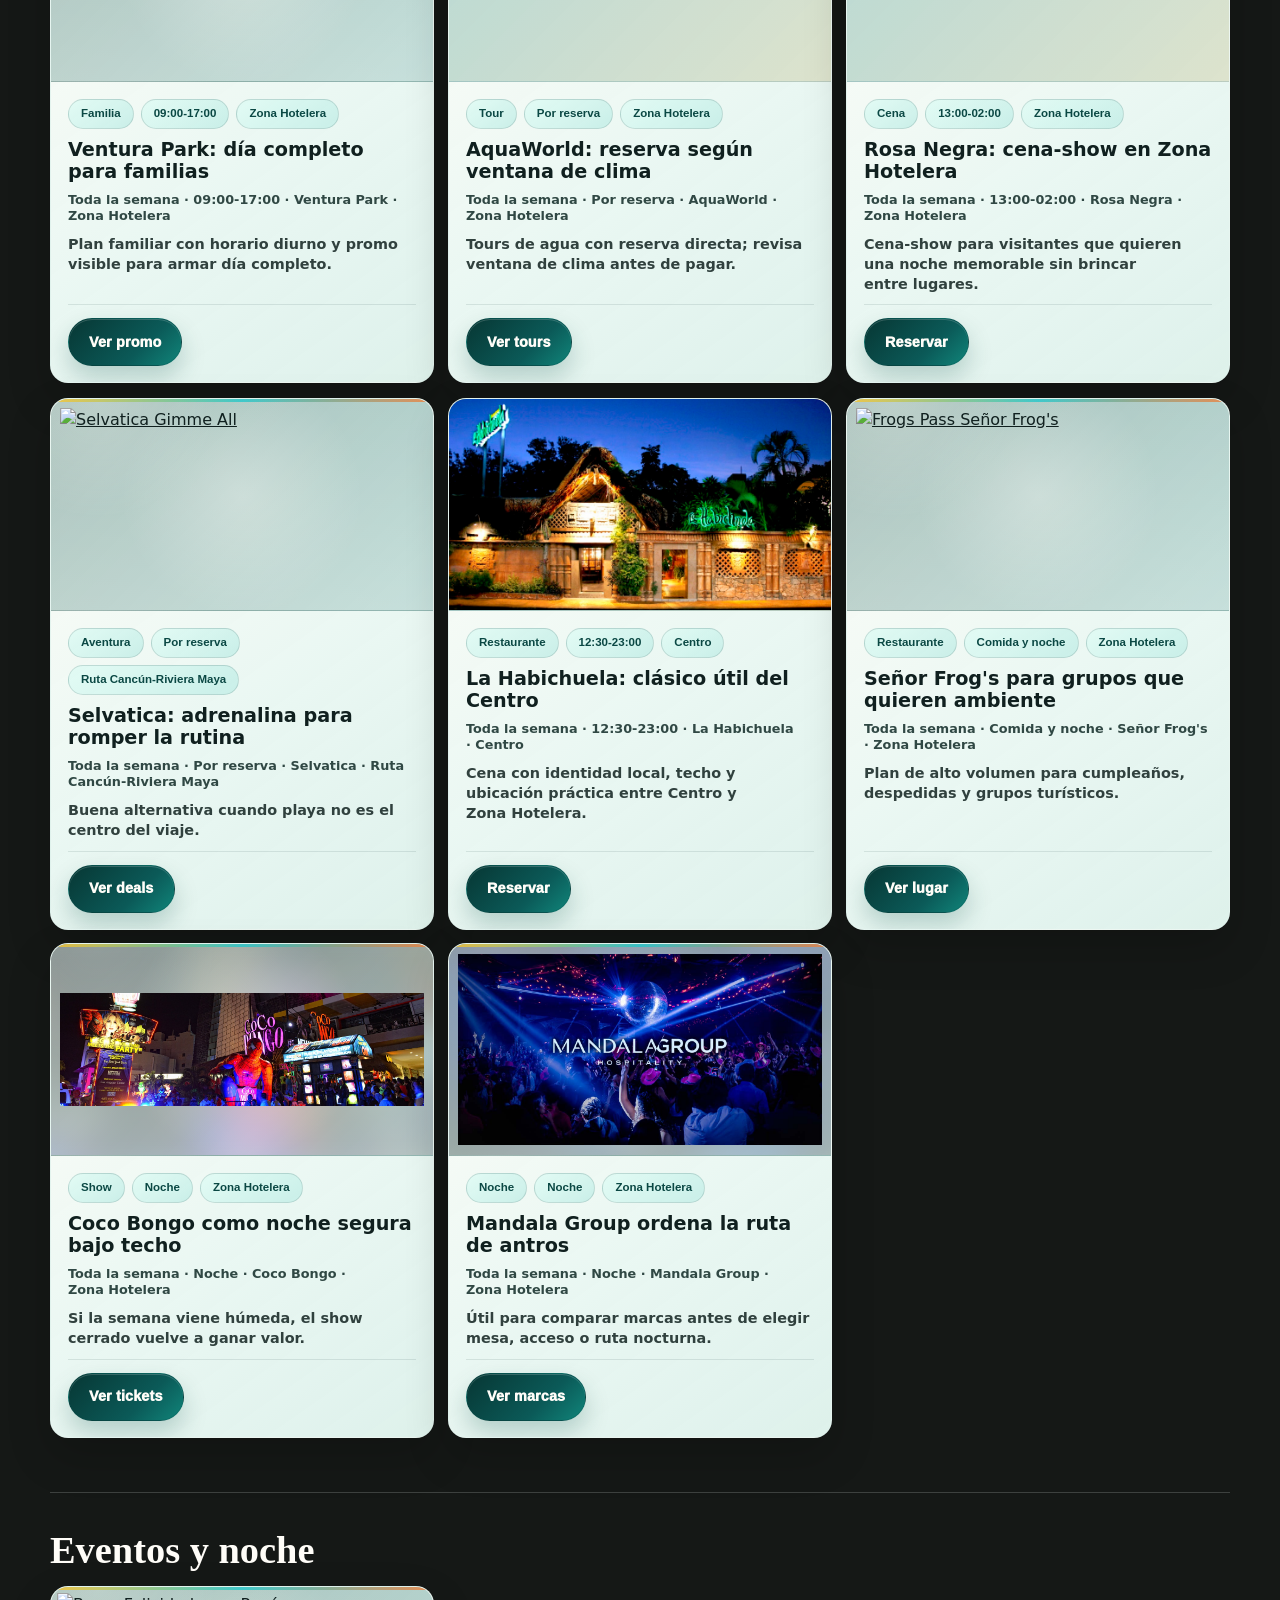
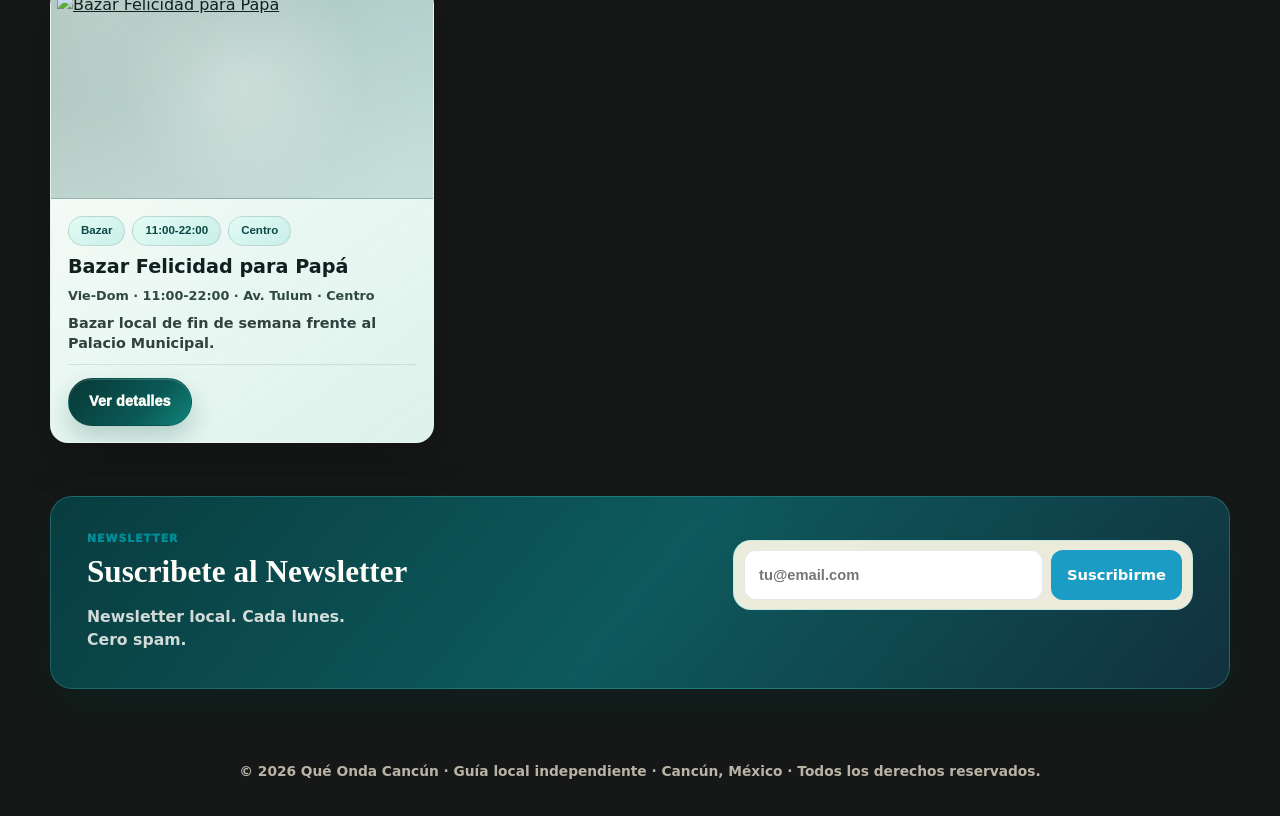
==== commit 61d6d6df: "feat: add party route and fix platform search" ====
--- a/index.html
+++ b/index.html
@@ -90,9 +90,9 @@
                               {
                                     "@type": "ListItem",
                                     "position": 6,
-                                    "name": "Tributo a la cocina mexicana",
-                                    "url": "https://vivoen.mx/eventos-de-la-semana/",
-                                    "description": "Comida a seis manos con sabores de Veracruz y Yucatán."
+                                    "name": "Rakata Saturday Party",
+                                    "url": "https://mandalatickets.com/en/cancun/events/rakata/saturday-party",
+                                    "description": "Evento oficial de sábado en Rakata para cerrar la noche con reggaetón y reserva previa."
                               },
                               {
                                     "@type": "ListItem",
@@ -128,8 +128,48 @@
                                     "name": "Selvatica Gimme All",
                                     "url": "https://www.selvatica.com.mx/riviera-maya-cancun-deals/",
                                     "description": "Paquete de aventura para condensar tirolesa, offroad y día activo."
+                              },
+                              {
+                                    "@type": "ListItem",
+                                    "position": 12,
+                                    "name": "Coco Bongo Cancún",
+                                    "url": "https://www.cocobongo.com/locations/cancun/?lang=es",
+                                    "description": "Show grande con tickets, mesas VIP y plan cerrado para resolver la noche sin improvisar."
+                              },
+                              {
+                                    "@type": "ListItem",
+                                    "position": 13,
+                                    "name": "HRoof Cancún",
+                                    "url": "https://hroof.com.mx/",
+                                    "description": "Club privado en Zona Hotelera para una salida más exclusiva con DJ sets y reserva previa."
+                              },
+                              {
+                                    "@type": "ListItem",
+                                    "position": 14,
+                                    "name": "Mandala Cancún",
+                                    "url": "https://mandalatickets.com/en/cancun/disco/mandala",
+                                    "description": "Antro abierto en el centro de la acción, con música comercial, reggaetón y mesas VIP."
                               }
                         ]
+                  },
+                  {
+                        "@type": "Event",
+                        "name": "Rakata Saturday Party",
+                        "startDate": "2026-06-20T22:00:00-05:00",
+                        "eventStatus": "https://schema.org/EventScheduled",
+                        "eventAttendanceMode": "https://schema.org/OfflineEventAttendanceMode",
+                        "url": "https://mandalatickets.com/en/cancun/events/rakata/saturday-party",
+                        "description": "Evento oficial de sábado en Rakata para cerrar la noche con reggaetón y reserva previa.",
+                        "location": {
+                              "@type": "Place",
+                              "name": "Rakata",
+                              "address": "Rakata, Zona Hotelera, Cancún, Quintana Roo, México"
+                        },
+                        "organizer": {
+                              "@type": "Organization",
+                              "name": "Mandala Tickets",
+                              "url": "https://mandalatickets.com/en/cancun/events/rakata/saturday-party"
+                        }
                   }
             ]
       }
@@ -176,7 +216,7 @@
       <section>
         <h3>Eventos actuales</h3>
         <ul>
-          <li><a href="https://vivoen.mx/eventos-de-la-semana/">Tributo a la cocina mexicana</a> — Sábado · 12:00-16:00 · Bistro MX · Cancún. Comida a seis manos con sabores de Veracruz y Yucatán. Fuente: VivoEnMX.</li>
+          <li><a href="https://mandalatickets.com/en/cancun/events/rakata/saturday-party">Rakata Saturday Party</a> — Sábado · 22:00-03:00 · Rakata · Zona Hotelera. Evento oficial de sábado en Rakata para cerrar la noche con reggaetón y reserva previa. Fuente: Mandala Tickets.</li>
           <li><a href="https://vivoen.mx/eventos-de-la-semana/">Britney Forever</a> — Sábado · 20:00 · Stoa Auditorio · Cancún. Tributo pop con boletos publicados para noche de sábado. Fuente: VivoEnMX.</li>
           <li><a href="https://vivoen.mx/eventos-de-la-semana/">Pop Tour: fiesta retro</a> — Sábado · 21:00 · Kawiil Rooftop Bar · Cancún. Pop 2000s, karaoke y rooftop para sábado de noche. Fuente: VivoEnMX.</li>
         </ul>
@@ -187,6 +227,14 @@
           <li><a href="https://www.xoximilco.com/es/">Hasta 32% en Xoximilco</a> — Lunes a jueves · Xoximilco Cancún · Sur de Cancún. Promo útil para grupos que buscan cena, música y noche organizada. Fuente: Xoximilco. Revisión interna después de 2026-06-27.</li>
           <li><a href="https://www.venturapark.com/en/2x1-platinum-january/">2x1 Platinum en Ventura Park</a> — Diario · 09:00-17:00 · Ventura Park · Zona Hotelera. Oferta clara para familias que quieren resolver un día completo. Fuente: Ventura Park. Revisión interna después de 2026-06-27.</li>
           <li><a href="https://www.selvatica.com.mx/riviera-maya-cancun-deals/">Selvatica Gimme All</a> — Por reserva · Selvatica · Ruta Cancún-Riviera Maya. Paquete de aventura para condensar tirolesa, offroad y día activo. Fuente: Selvatica. Revisión interna después de 2026-06-27.</li>
+        </ul>
+      </section>
+      <section>
+        <h3>Party</h3>
+        <ul>
+          <li><a href="https://www.cocobongo.com/locations/cancun/?lang=es">Coco Bongo Cancún</a> — Noche · Tickets y mesas VIP · Coco Bongo Cancún · Zona Hotelera. Show grande con tickets, mesas VIP y plan cerrado para resolver la noche sin improvisar. Fuente: Coco Bongo.</li>
+          <li><a href="https://hroof.com.mx/">HRoof Cancún</a> — Noche · RSVP recomendado · HRoof · Zona Hotelera. Club privado en Zona Hotelera para una salida más exclusiva con DJ sets y reserva previa. Fuente: HRoof.</li>
+          <li><a href="https://mandalatickets.com/en/cancun/disco/mandala">Mandala Cancún</a> — Diario · 22:00-03:00 · Mandala Nightclub · Zona Hotelera. Antro abierto en el centro de la acción, con música comercial, reggaetón y mesas VIP. Fuente: Mandala Tickets.</li>
         </ul>
       </section>
     </section>
--- a/platform.css
+++ b/platform.css
@@ -80,7 +80,7 @@
   width: min(100% - 28px, 860px);
   margin: 14px auto 0;
   display: grid;
-  grid-template-columns: repeat(6, minmax(0, 1fr));
+  grid-template-columns: repeat(7, minmax(0, 1fr));
   gap: 6px;
   padding: 6px;
   border: 1px solid rgba(32, 199, 203, 0.46);
@@ -103,7 +103,7 @@
   border-radius: 999px;
   color: #f3ead8;
   padding: 0 10px;
-  font-size: 1rem;
+  font-size: 0.96rem;
   font-weight: 900;
   line-height: 1;
   text-align: center;
@@ -1203,38 +1203,121 @@
 }
 
 .feature-card {
+  position: relative;
   overflow: hidden;
   display: flex;
   flex-direction: column;
   --media-height: 212px;
   height: 100%;
-  border: 1px solid rgba(217, 230, 224, 0.18);
+  isolation: isolate;
+  border: 1px solid rgba(220, 239, 232, 0.36);
   border-radius: 18px;
   background:
-    linear-gradient(145deg, rgba(255, 253, 248, 0.98), rgba(239, 248, 244, 0.92)),
+    radial-gradient(circle at 12% 0%, rgba(32, 199, 203, 0.1), transparent 28%),
+    linear-gradient(145deg, rgba(255, 253, 248, 0.99), rgba(233, 247, 242, 0.96) 56%, rgba(219, 240, 234, 0.92)),
     var(--paper);
   color: var(--ink);
-  box-shadow: 0 20px 48px rgba(0, 0, 0, 0.14);
+  box-shadow:
+    0 18px 44px rgba(0, 0, 0, 0.18),
+    inset 0 1px 0 rgba(255, 255, 255, 0.72);
+}
+
+.feature-card::before {
+  content: "";
+  position: absolute;
+  inset: 0 0 auto;
+  z-index: 1;
+  height: 3px;
+  background: linear-gradient(90deg, var(--sun), var(--aqua), var(--coral));
+  opacity: 0.78;
+  pointer-events: none;
 }
 
 .feature-media {
+  position: relative;
   display: block;
   flex: 0 0 auto;
   height: var(--media-height);
   overflow: hidden;
-  background: #d9e6e0;
+  border-bottom: 1px solid rgba(8, 45, 43, 0.1);
+  background:
+    linear-gradient(135deg, rgba(0, 142, 152, 0.16), rgba(255, 196, 37, 0.1)),
+    #d9e6e0;
+}
+
+.feature-media--fit-contain {
+  background:
+    radial-gradient(circle at 12% 0%, rgba(255, 253, 248, 0.22), transparent 30%),
+    linear-gradient(135deg, rgba(12, 69, 65, 0.28), rgba(0, 142, 152, 0.16)),
+    #cddfd8;
+}
+
+.feature-media--fit-contain::before {
+  content: "";
+  position: absolute;
+  inset: -18px;
+  z-index: 0;
+  background-image: var(--media-bg);
+  background-position: center;
+  background-size: cover;
+  filter: blur(18px) saturate(1.08);
+  opacity: 0.32;
+  transform: scale(1.08);
+}
+
+.feature-media--fit-contain::after {
+  content: "";
+  position: absolute;
+  inset: 0;
+  z-index: 0;
+  background:
+    linear-gradient(180deg, rgba(255, 253, 248, 0.16), rgba(255, 253, 248, 0.32)),
+    radial-gradient(circle at 50% 45%, rgba(255, 253, 248, 0.3), transparent 54%);
 }
 
 .feature-media img {
+  position: relative;
+  z-index: 1;
+  box-sizing: border-box;
   width: 100%;
   height: 100%;
   object-fit: cover;
+  object-position: center 48%;
+  transition: transform 0.5s ease, filter 0.5s ease;
+}
+
+.feature-media--fit-contain img {
+  width: 100%;
+  height: 100%;
+  max-width: 100%;
+  max-height: 100%;
+  object-fit: contain;
   object-position: center;
-  transition: transform 0.5s ease;
+  padding: 10px;
+}
+
+.feature-media--kind-logo img {
+  padding: 24px;
+}
+
+.feature-media--kind-flyer img,
+.feature-media--kind-poster img {
+  padding: 6px;
+}
+
+.feature-media--kind-banner img,
+.feature-media--kind-text_art img {
+  padding: 9px;
 }
 
 .feature-card:hover .feature-media img {
+  filter: saturate(1.05) contrast(1.02);
   transform: scale(1.035);
+}
+
+.feature-card:hover .feature-media--fit-contain img {
+  filter: saturate(1.02) contrast(1.01);
+  transform: none;
 }
 
 .feature-card--featured {
@@ -1421,51 +1504,57 @@
   display: flex;
   flex: 1;
   flex-direction: column;
-  gap: 9px;
-  padding: 16px 16px 15px;
+  gap: 10px;
+  padding: 17px 17px 16px;
 }
 
 .card-meta-row {
   display: flex;
   flex-wrap: wrap;
-  gap: 8px;
-  min-height: 38px;
+  align-items: flex-start;
+  gap: 7px;
+  min-height: 0;
 }
 
 .card-meta-row span {
   display: inline-flex;
   align-items: center;
-  min-height: 38px;
+  min-height: 30px;
   border: 1px solid rgba(8, 45, 43, 0.14);
   border-radius: 999px;
-  padding: 0 16px;
-  background: linear-gradient(145deg, #dff9f3, #d1efea);
-  color: #0d3a37;
+  padding: 0 12px;
+  background: linear-gradient(145deg, rgba(225, 251, 244, 0.96), rgba(199, 238, 231, 0.94));
+  color: #0b4844;
   font-family: "Inter", Arial, sans-serif;
-  font-size: 0.84rem;
-  font-weight: 800;
-  letter-spacing: 0.01em;
+  font-size: 0.72rem;
+  font-weight: 900;
+  letter-spacing: 0;
   line-height: 1;
   text-transform: none;
 }
 
 .feature-body h3 {
-  font-size: clamp(1.04rem, 1.8vw, 1.18rem);
-  line-height: 1.17;
+  margin: 0;
+  color: #10201f;
+  font-size: clamp(1.08rem, 1.65vw, 1.2rem);
+  line-height: 1.12;
+  letter-spacing: 0;
 }
 
 .card-place {
-  color: rgba(11, 28, 25, 0.66);
-  font-size: 0.84rem;
+  margin: 0;
+  color: rgba(11, 28, 25, 0.72);
+  font-size: 0.8rem;
   font-weight: 850;
-  line-height: 1.32;
+  line-height: 1.28;
 }
 
 .feature-body > p:not(.card-place) {
+  margin: 0;
   color: rgba(11, 28, 25, 0.83);
-  font-size: 0.92rem;
+  font-size: 0.9rem;
   font-weight: 650;
-  line-height: 1.42;
+  line-height: 1.38;
 }
 
 .feature-footer {
@@ -1475,32 +1564,44 @@
   justify-content: space-between;
   gap: 10px;
   margin-top: auto;
-  border-top: 1px solid rgba(8, 45, 43, 0.09);
-  padding-top: 11px;
+  border-top: 1px solid rgba(8, 45, 43, 0.1);
+  padding-top: 13px;
 }
 
 .card-link {
   display: inline-flex;
   align-items: center;
   justify-content: center;
-  min-height: 56px;
-  height: 56px;
+  min-height: 48px;
+  height: 48px;
   border: 1px solid rgba(7, 78, 73, 0.26);
   border-radius: 999px;
-  padding: 0 22px;
+  padding: 0 20px;
   background: linear-gradient(135deg, #073734, #0b5a58 64%, #10857a);
   color: #fffdf8;
-  box-shadow: 0 12px 26px rgba(0, 74, 64, 0.2);
+  box-shadow:
+    0 12px 24px rgba(0, 74, 64, 0.22),
+    inset 0 1px 0 rgba(255, 255, 255, 0.18);
   font-family: "Inter", Arial, sans-serif;
-  font-size: 0.95rem;
+  font-size: 0.9rem;
   font-weight: 950;
   line-height: 1;
   letter-spacing: 0.01em;
   text-decoration: none;
+  transition: background 0.18s ease, box-shadow 0.18s ease, transform 0.18s ease;
 }
 
 .card-link:hover {
   background: linear-gradient(135deg, #062e2c, #0a4644 64%, #0c6f68);
+  box-shadow:
+    0 14px 26px rgba(0, 74, 64, 0.26),
+    inset 0 1px 0 rgba(255, 255, 255, 0.22);
+  transform: translateY(-1px);
+}
+
+.card-link:focus-visible {
+  outline: 2px solid rgba(0, 142, 152, 0.5);
+  outline-offset: 3px;
 }
 
 .card-link--map {
